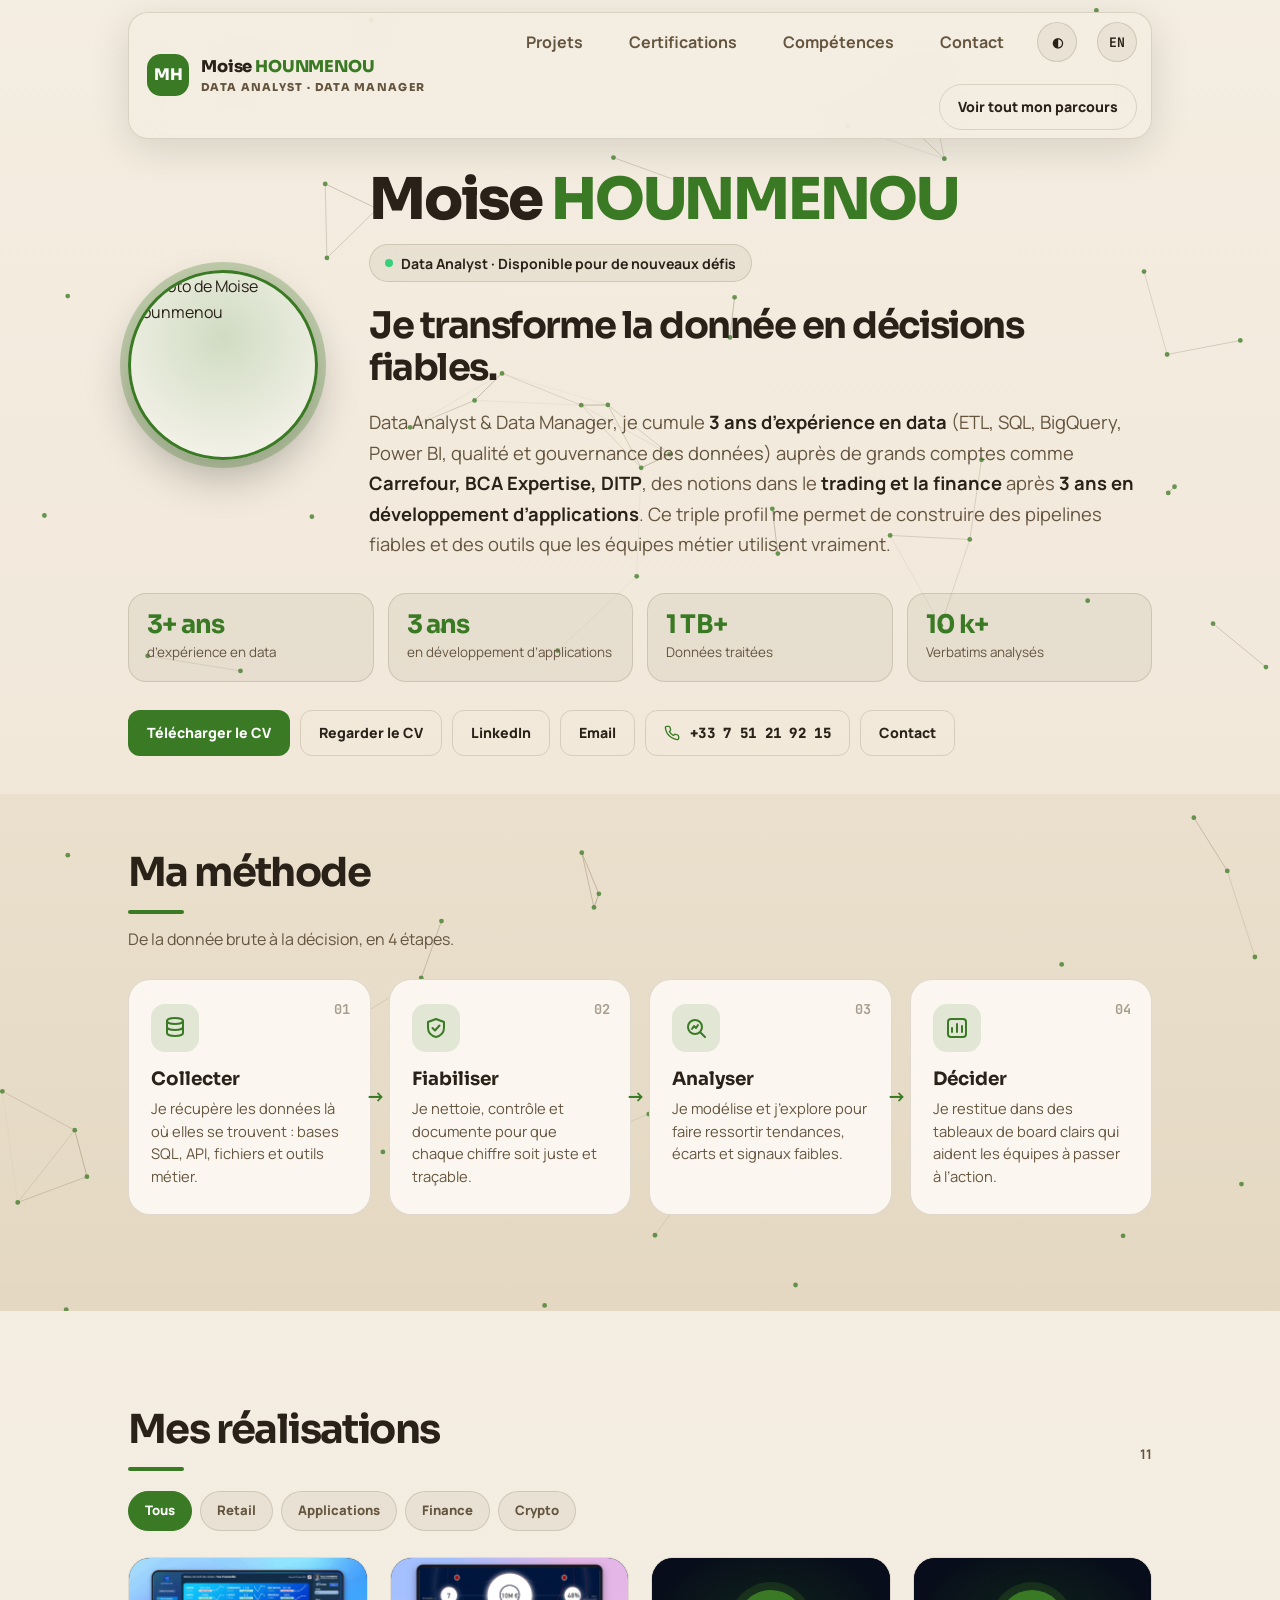
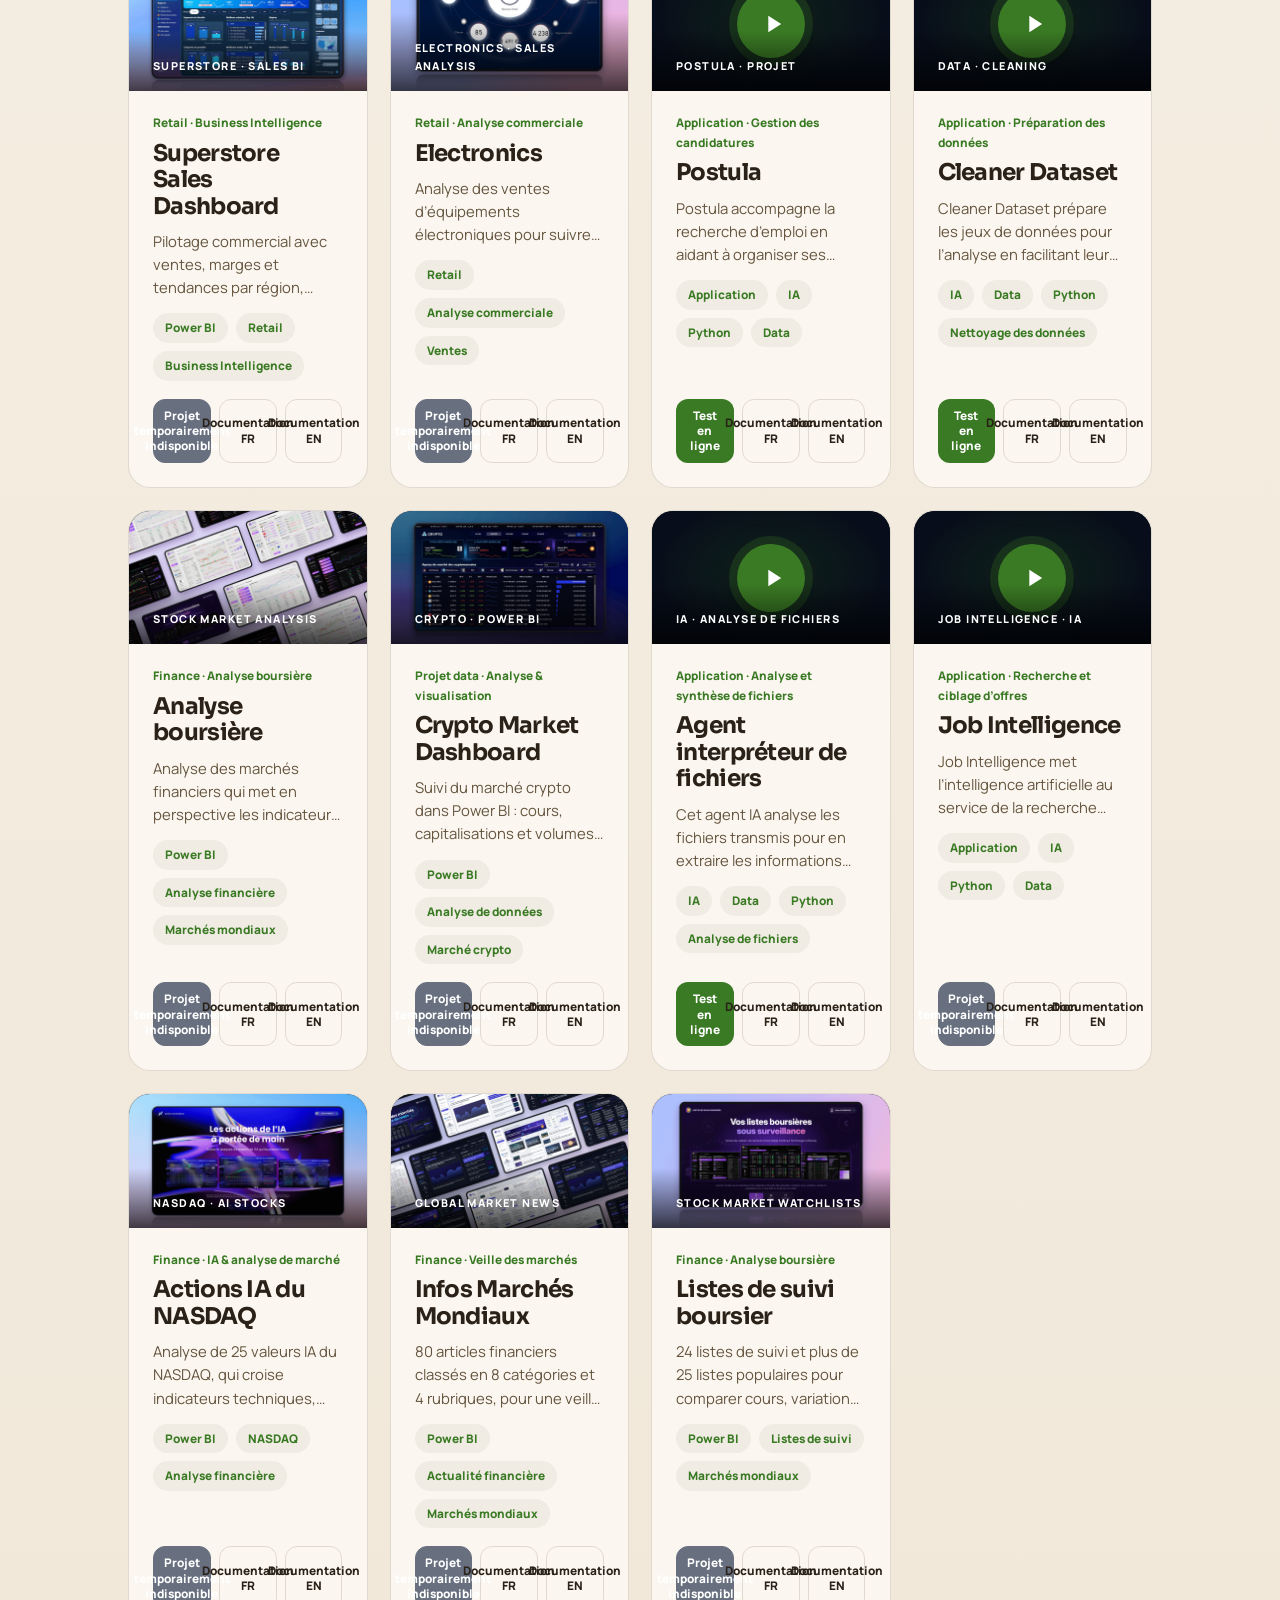
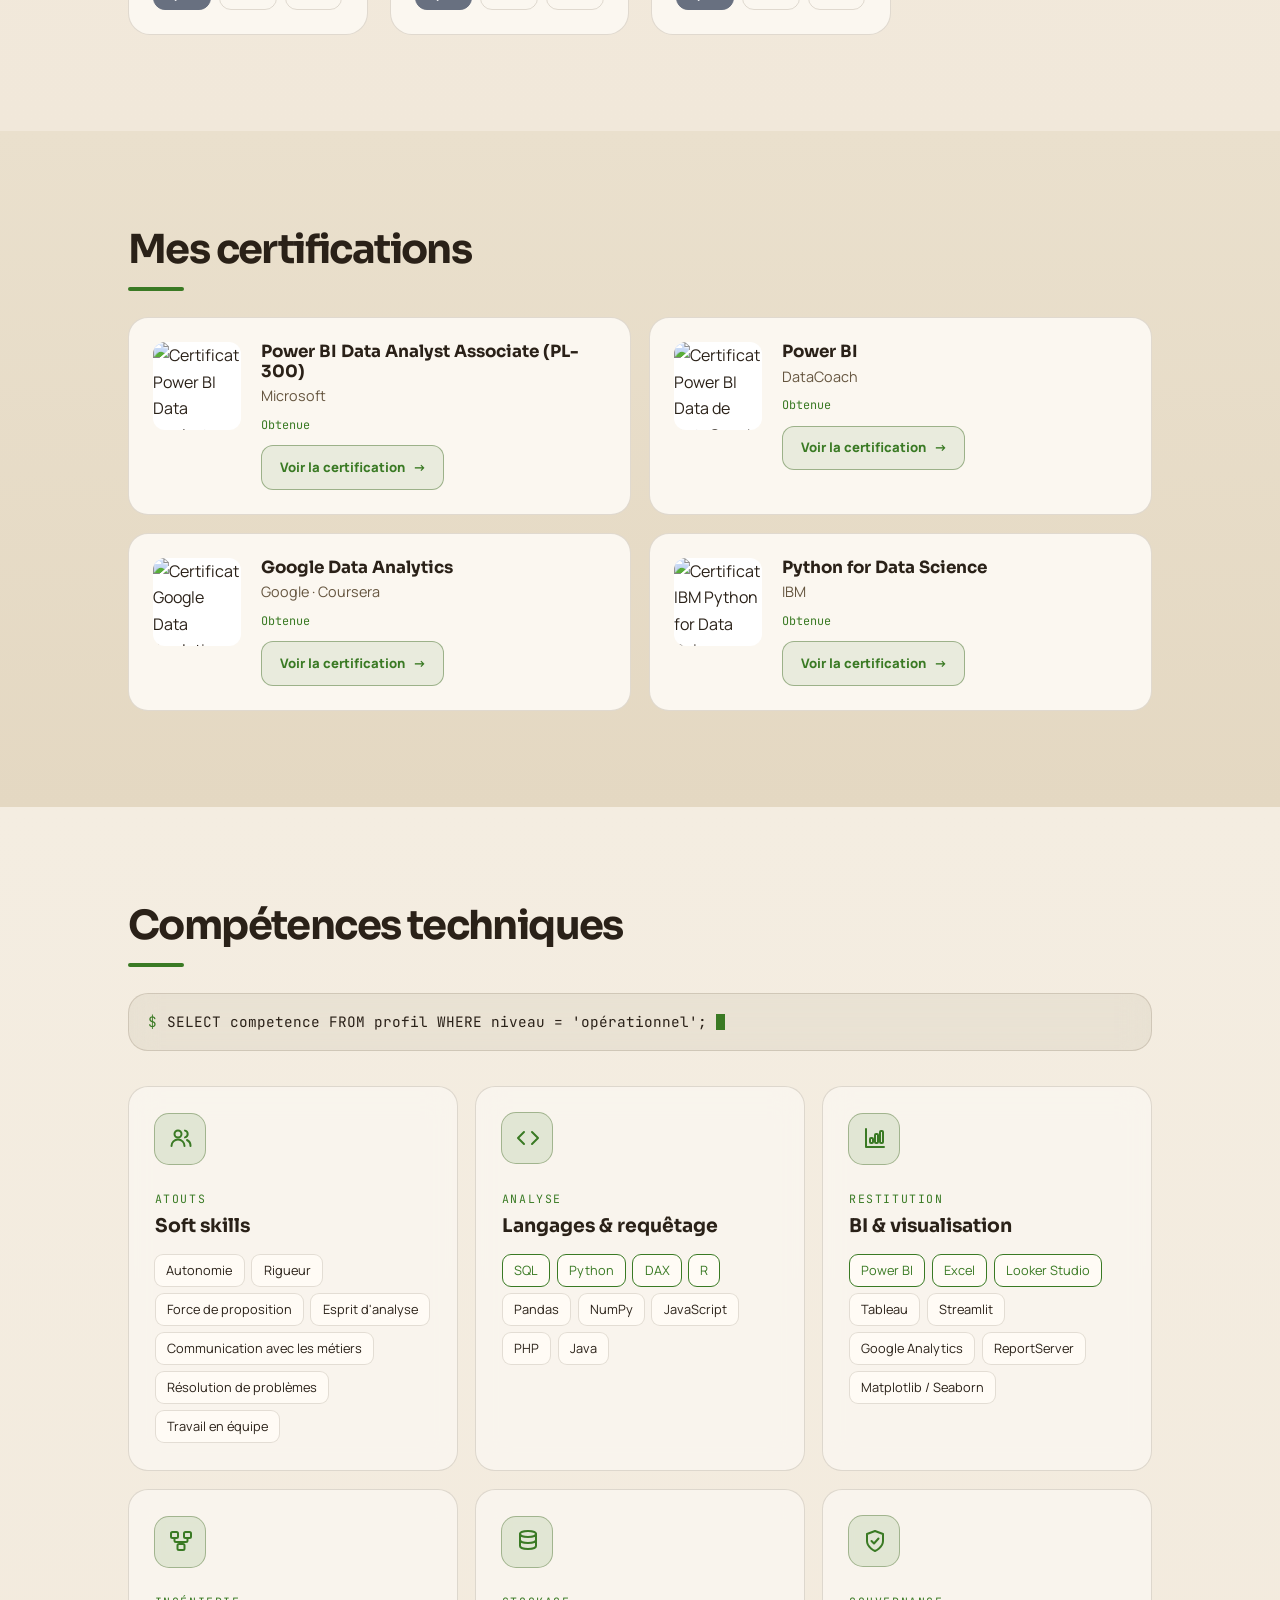
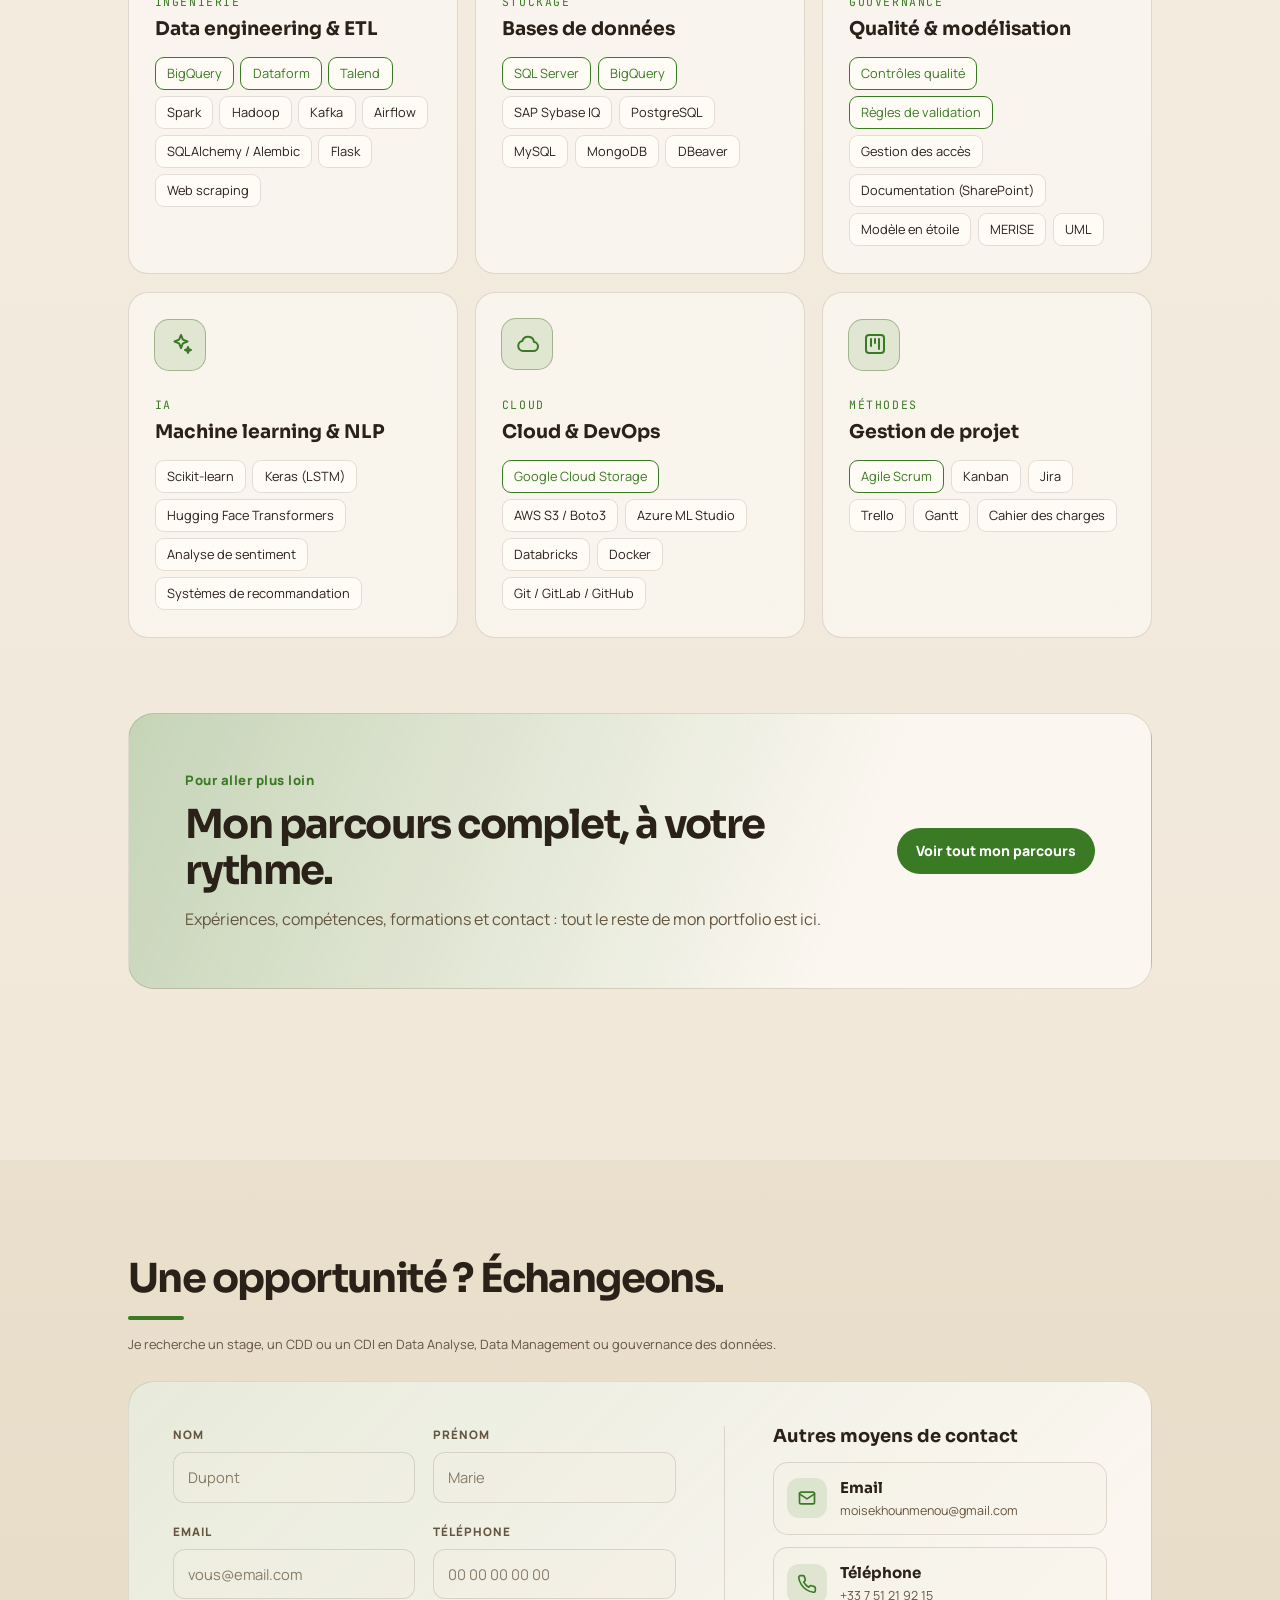
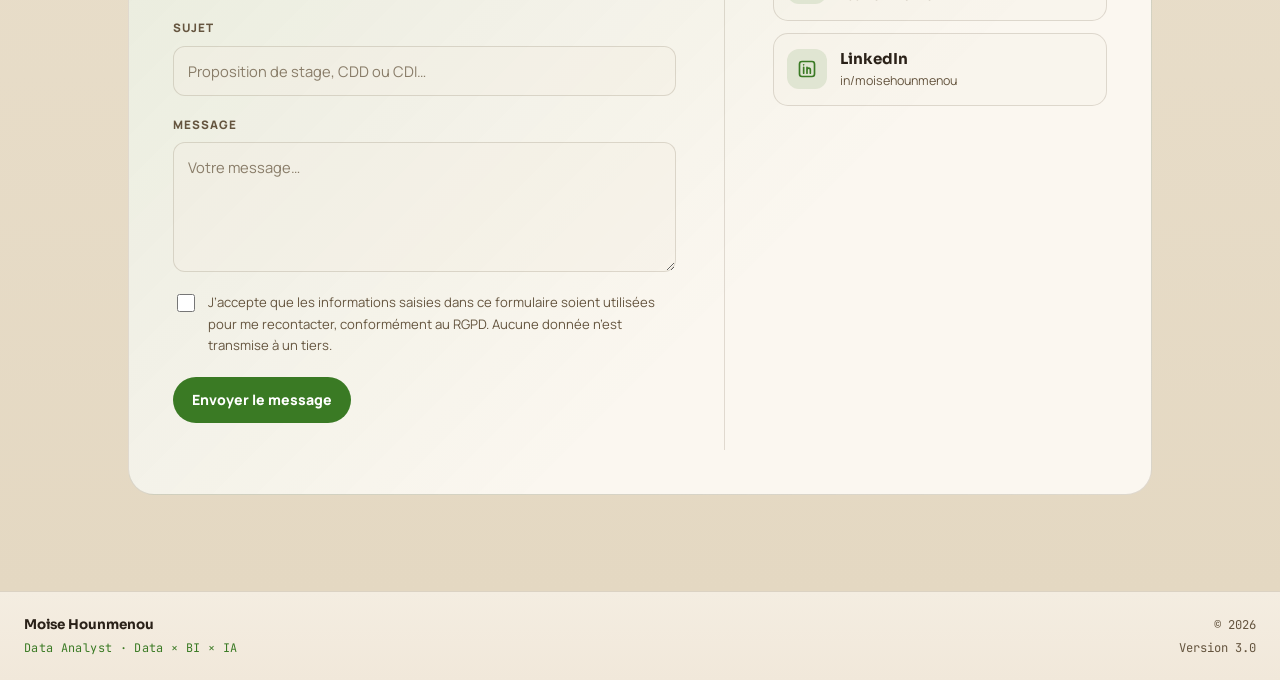
==== index.html @ 6d45ffcb "Publier le portfolio" ====
<!DOCTYPE html>
<html lang="fr">
<head>
  <meta charset="UTF-8">
  <meta name="viewport" content="width=device-width, initial-scale=1">
  <meta name="theme-color" content="#070D1A">
  <meta name="description" content="Découvrez les projets data de Moise Hounmenou : réalisations, démonstrations et documentations.">
  <title>Moise Hounmenou</title>
  <link rel="icon" type="image/svg+xml" href="images/favicon.svg">
  <link rel="preconnect" href="https://fonts.googleapis.com">
  <link rel="preconnect" href="https://fonts.gstatic.com" crossorigin>
  <link href="https://fonts.googleapis.com/css2?family=JetBrains+Mono:wght@400;500;600;700&family=Manrope:wght@400;500;600;700;800&family=Sora:wght@500;600;700;800&display=swap" rel="stylesheet">
  <link rel="stylesheet" href="css/projects.css">
  <link rel="stylesheet" href="css/skills.css">
  <script src="js/theme.js"></script>
</head>
<body>
  <div id="loader" aria-hidden="true">
    <div class="ld">
      <div class="ld-mark">MH<span>.</span></div>
      <div class="ld-pct" id="loaderPercent">0%</div>
      <div data-i18n="loading">Chargement des données</div>
      <div class="ld-bar"><i id="loaderBar"></i></div>
    </div>
  </div>
  <button id="toTop" type="button" aria-label="Retour en haut" data-i18n-aria="backTop">
    <svg viewBox="0 0 24 24" fill="none" stroke="currentColor" stroke-width="2.2" stroke-linecap="round" stroke-linejoin="round" aria-hidden="true"><path d="M12 19V5M5 12l7-7 7 7"/></svg>
  </button>
  <header class="site-header">
    <a class="brand" href="index.html" aria-label="Accueil, Moise Hounmenou" data-i18n-aria="homeLabel">
      <span class="brand-mark">MH</span>
      <span class="brand-name">Moise <b>HOUNMENOU</b><small>DATA ANALYST · DATA MANAGER</small></span>
    </a>
    <nav class="site-nav" aria-label="Navigation principale" data-i18n-aria="navLabel">
      <a href="#projets" data-i18n="navProjects">Projets</a>
      <a href="#certifications" data-i18n="navCertifications">Certifications</a>
      <a href="#competences" data-i18n="navSkills">Compétences</a>
      <a href="#contact" data-i18n="navContact">Contact</a>
      <button class="icon-btn" id="themeBtn" type="button" aria-label="Thème clair ou sombre" data-i18n-aria="themeToggle">◐</button>
      <button class="icon-btn" id="langBtn" type="button" aria-label="Switch to English">EN</button>
      <a class="button button-outline" href="details.html"><span data-i18n="viewPortfolio">Voir tout mon parcours</span></a>
    </nav>
  </header>

  <main>
    <section class="intro band band-a" id="accueil">
      <div class="intro-grid">
        <figure class="intro-photo"><img src="https://drive.google.com/thumbnail?id=1lCz5Bw2gdRuR-WeWUOAgFkIlLvjXiK8Y&amp;sz=w2000" alt="Photo de Moise Hounmenou" data-i18n-alt="photoAlt" width="339" height="421" decoding="async"></figure>
        <div class="intro-main">
          <p class="hero-name">Moise <span>HOUNMENOU</span></p>
          <span class="badge glass"><i aria-hidden="true"></i><span data-i18n="availability">Data Analyst · Disponible pour de nouveaux défis</span></span>
          <h1><span data-i18n="heroTitle">Je transforme la donnée en décisions fiables.</span></h1>
          <p class="intro-copy" data-i18n-html="introBio">Data Analyst &amp; Data Manager, je cumule <strong>3+ ans d’expérience en data</strong> (ETL, SQL, BigQuery, Power BI, qualité et gouvernance des données) auprès de grands comptes du retail, de l’assurance et du secteur public, des notions dans le trading et la finance après <strong>3 ans en développement d’applications</strong>. Ce triple profil me permet de construire des pipelines fiables et des outils que les équipes métier utilisent vraiment.</p>
        </div>
      </div>
      <div class="intro-stats">
        <div class="stat"><b data-i18n="stat1b">3+ ans</b><span data-i18n="stat1">d’expérience en data</span></div>
        <div class="stat"><b data-i18n="stat2b">3 ans</b><span data-i18n="stat2">en développement d’applications</span></div>
        <div class="stat"><b>1 TB+</b><span data-i18n="stat3">De données traitées</span></div>
        <div class="stat"><b>10 k+</b><span data-i18n="stat4">Verbatims analysés</span></div>
      </div>
      <div class="quick-links" aria-label="CV et contact rapide" data-i18n-aria="quickLinks">
        <a class="button button-primary" href="documents/CV_HOUNMENOU_DataManager.pdf" download="CV_HOUNMENOU_DataManager.pdf"><span data-i18n="downloadCv">Télécharger le CV</span></a>
        <button class="button button-outline pdf-link" type="button" data-pdf="documents/CV_HOUNMENOU_DataManager.pdf" data-title="Mon CV" data-title-en="My CV"><span data-i18n="viewCv">Regarder le CV</span></button>
        <a class="button button-outline" href="https://www.linkedin.com/in/moisehounmenou/" target="_blank" rel="noopener">LinkedIn</a>
        <a class="button button-outline" href="mailto:moisekhounmenou@gmail.com">Email</a>
        <a class="button button-outline button-phone" href="tel:+33751219215"><svg viewBox="0 0 24 24" fill="none" stroke="currentColor" stroke-width="2" stroke-linecap="round" stroke-linejoin="round" aria-hidden="true"><path d="M22 16.9v3a2 2 0 0 1-2.2 2 19.8 19.8 0 0 1-8.6-3.1 19.5 19.5 0 0 1-6-6A19.8 19.8 0 0 1 2.1 4.2 2 2 0 0 1 4.1 2h3a2 2 0 0 1 2 1.7c.1.9.4 1.8.7 2.7a2 2 0 0 1-.5 2.1L8 9.8a16 16 0 0 0 6 6l1.3-1.3a2 2 0 0 1 2.1-.4c.9.3 1.8.6 2.7.7a2 2 0 0 1 1.7 2z"/></svg><span>+33 7 51 21 92 15</span></a>
        <a class="button button-outline" href="#contact" data-i18n="navContact">Contact</a>
      </div>
    </section>

    <section class="method-section band band-b" id="methode" aria-labelledby="method-title">
      <div class="section-heading">
        <div>
          <h2 id="method-title" data-i18n="methodTitle">Ma méthode</h2>
          <p class="section-sub" data-i18n="methodSub">De la donnée brute à la décision, en 4 étapes.</p>
        </div>
      </div>
      <ol class="method-grid">
        <li class="method-step"><span class="method-num">01</span><span class="method-icon" aria-hidden="true"><svg viewBox="0 0 24 24" fill="none" stroke="currentColor" stroke-width="2" stroke-linecap="round" stroke-linejoin="round"><ellipse cx="12" cy="5" rx="8" ry="3"/><path d="M4 5v6c0 1.7 3.6 3 8 3s8-1.3 8-3V5M4 11v6c0 1.7 3.6 3 8 3s8-1.3 8-3v-6"/></svg></span><h3 data-i18n="m1t">Collecter</h3><p data-i18n="m1">Je récupère les données là où elles se trouvent : bases SQL, API, fichiers et outils métier.</p></li>
        <li class="method-step"><span class="method-num">02</span><span class="method-icon" aria-hidden="true"><svg viewBox="0 0 24 24" fill="none" stroke="currentColor" stroke-width="2" stroke-linecap="round" stroke-linejoin="round"><path d="M12 3l8 3v6c0 4.5-3.4 8.3-8 9-4.6-.7-8-4.5-8-9V6z"/><path d="M8.5 12l2.5 2.5 4.5-5"/></svg></span><h3 data-i18n="m2t">Fiabiliser</h3><p data-i18n="m2">Je nettoie, contrôle et documente pour que chaque chiffre soit juste et traçable.</p></li>
        <li class="method-step"><span class="method-num">03</span><span class="method-icon" aria-hidden="true"><svg viewBox="0 0 24 24" fill="none" stroke="currentColor" stroke-width="2" stroke-linecap="round" stroke-linejoin="round"><circle cx="11" cy="11" r="7"/><path d="M21 21l-4.3-4.3M8 13l2-3 2 2 2-3"/></svg></span><h3 data-i18n="m3t">Analyser</h3><p data-i18n="m3">Je modélise et j’explore pour faire ressortir tendances, écarts et signaux faibles.</p></li>
        <li class="method-step"><span class="method-num">04</span><span class="method-icon" aria-hidden="true"><svg viewBox="0 0 24 24" fill="none" stroke="currentColor" stroke-width="2" stroke-linecap="round" stroke-linejoin="round"><rect x="3" y="3" width="18" height="18" rx="3"/><path d="M7 16v-4M12 16V8M17 16v-6"/></svg></span><h3 data-i18n="m4t">Décider</h3><p data-i18n="m4">Je restitue dans des tableaux de bord clairs qui aident les équipes à passer à l’action.</p></li>
      </ol>
    </section>

    <section class="projects-section band band-a" id="projets" aria-labelledby="projects-title">
      <div class="section-heading">
        <div>
          <h2 id="projects-title" data-i18n="myProjects">Mes réalisations</h2>
        </div>
        <span class="section-count" id="projectCount">11</span>
      </div>
      <div class="project-filters" role="group" aria-label="Filtrer les réalisations" data-i18n-aria="filterLabel">
        <button class="filter-btn is-active" type="button" data-filter="all" aria-pressed="true" data-i18n="filterAll">Tous</button>
        <button class="filter-btn" type="button" data-filter="retail" aria-pressed="false" data-i18n="filterRetail">Retail</button>
        <button class="filter-btn" type="button" data-filter="apps" aria-pressed="false" data-i18n="filterApps">Applications</button>
        <button class="filter-btn" type="button" data-filter="finance" aria-pressed="false" data-i18n="filterFinance">Finance</button>
        <button class="filter-btn" type="button" data-filter="crypto" aria-pressed="false" data-i18n="filterCrypto">Crypto</button>
      </div>
      <div class="projects-grid" id="projectsGrid">
        <article class="project-card" data-category="retail">
          <div class="project-visual project-media">
            <button class="project-preview" type="button" aria-label="Agrandir l’aperçu" data-i18n-aria="openPreview" data-title="Aperçu — Superstore Sales Dashboard" data-title-en="Preview — Superstore Sales Dashboard">
              <img src="Video/Ventes_dashboard.gif" alt="Aperçu animé — Superstore Sales Dashboard" data-i18n-alt="superstoreVisual" loading="lazy" decoding="async">
            </button>
            <span class="visual-caption">SUPERSTORE · SALES BI</span>
          </div>
          <div class="project-copy">
            <p class="project-label" data-i18n="superstoreLabel">Retail · Business Intelligence</p>
            <h3 data-i18n="superstoreTitle">Superstore Sales Dashboard</h3>
            <p class="project-description" data-i18n="superstoreDescription">Pilotage commercial avec ventes, marges et tendances par région, catégorie et client, et des KPI clairs pour décider vite.</p>
            <ul class="tags" aria-label="Thématiques" data-i18n-aria="topicsLabel"><li>Power BI</li><li data-i18n="retailTag">Retail</li><li data-i18n="businessIntelligenceTag">Business Intelligence</li></ul>
            <div class="project-actions">
              <button class="button button-outline project-unavailable" type="button" disabled data-i18n="projectOffline">Projet temporairement indisponible</button>
              <button class="button button-outline pdf-link" type="button" data-pdf="https://drive.google.com/file/d/1LHRYBp94tVhcvvUvdY4vCiAQpKVD4JyP/preview" data-title="Documentation — Superstore Sales Dashboard" data-title-en="Documentation — Superstore Sales Dashboard"><span data-i18n="readPdfShort">Documentation FR</span></button>
              <button class="button button-outline pdf-link" type="button" data-pdf="https://drive.google.com/file/d/1jLoIKhgKdbRhUL5yGdy9sBIs_zBYCtEr/preview" data-title="Documentation en anglais — Superstore Sales Dashboard" data-title-en="English documentation — Superstore Sales Dashboard"><span data-i18n="readEnglishShort">Documentation EN</span></button>
            </div>
          </div>
        </article>
        <article class="project-card" data-category="retail">
          <div class="project-visual project-media">
            <button class="project-preview" type="button" aria-label="Agrandir l’aperçu" data-i18n-aria="openPreview" data-title="Aperçu — Electronics" data-title-en="Preview — Electronics">
              <img src="Video/Elecronics.gif" alt="Aperçu animé du projet Electronics" data-i18n-alt="electronicsVisual" loading="lazy" decoding="async">
            </button>
            <span class="visual-caption">ELECTRONICS · SALES ANALYSIS</span>
          </div>
          <div class="project-copy">
            <p class="project-label" data-i18n="electronicsLabel">Retail · Analyse commerciale</p>
            <h3 data-i18n="electronicsTitle">Electronics</h3>
            <p class="project-description" data-i18n="electronicsDescription">Analyse des ventes d’équipements électroniques pour suivre le chiffre d’affaires et la performance commerciale.</p>
            <ul class="tags" aria-label="Thématiques" data-i18n-aria="topicsLabel"><li data-i18n="retailTag">Retail</li><li data-i18n="commercialAnalysisTag">Analyse commerciale</li><li data-i18n="salesTag">Ventes</li></ul>
            <div class="project-actions">
              <button class="button button-outline project-unavailable" type="button" disabled data-i18n="projectOffline">Projet temporairement indisponible</button>
              <button class="button button-outline pdf-link" type="button" data-pdf="https://drive.google.com/file/d/12fWbb0ObjIy57vDtaaidnVjySppKSbWY/preview" data-title="Documentation — Electronics" data-title-en="Documentation — Electronics"><span data-i18n="readPdfShort">Documentation FR</span></button>
              <button class="button button-outline pdf-link" type="button" data-pdf="https://drive.google.com/file/d/1D4cua8gPNVy_SMHY9nY0rr61OzN3pAbk/preview" data-title="Documentation en anglais — Electronics" data-title-en="English documentation — Electronics"><span data-i18n="readEnglishShort">Documentation EN</span></button>
            </div>
          </div>
        </article>
        <article class="project-card" data-category="apps">
          <div class="project-visual project-media">
            <button class="project-video" type="button" data-video="Video/Postula_voix_off.mp4" data-title="Présentation vidéo — Postula" data-title-en="Video presentation — Postula" aria-label="Lire la vidéo de présentation de Postula" data-i18n-aria="playProjectVideo">
              <video class="project-video-preview" data-preview-src="Video/Postula_voix_off.mp4" muted loop playsinline preload="none" aria-hidden="true"></video>
              <span class="video-play" aria-hidden="true"><svg viewBox="0 0 24 24" fill="currentColor"><path d="M8 5v14l11-7z"/></svg></span>
            </button>
            <span class="visual-caption">POSTULA · PROJET</span>
          </div>
          <div class="project-copy">
            <p class="project-label" data-i18n="postulaLabel">Application · Gestion des candidatures</p>
            <h3 data-i18n="postulaTitle">Postula</h3>
            <p class="project-description" data-i18n="postulaDescription">Postula accompagne la recherche d’emploi en aidant à organiser ses candidatures et à suivre ses démarches au même endroit.</p>
            <ul class="tags" aria-label="Thématiques" data-i18n-aria="topicsLabel"><li data-i18n="postulaTag1">Application</li><li data-i18n="aiTag">IA</li><li data-i18n="pythonTag">Python</li><li data-i18n="dataTag">Data</li></ul>
            <div class="project-actions">
              <a class="button button-primary project-link" data-project="postula" href="https://postula.streamlit.app/" target="_blank" rel="noopener"><span data-i18n="viewProject">Test en ligne</span></a>
              <button class="button button-outline pdf-link" type="button" data-pdf="https://drive.google.com/file/d/16yP9r-Zgd-79KfpxraExS8O5YuQ9NIop/preview" data-title="Documentation — Postula" data-title-en="Documentation — Postula"><span data-i18n="readPdfShort">Documentation FR</span></button>
              <button class="button button-outline pdf-link" type="button" data-pdf="https://drive.google.com/file/d/182m0UicEpI_qhLWHOzccg9_hGJDfsW9g/preview" data-title="Documentation en anglais — Postula" data-title-en="English documentation — Postula"><span data-i18n="readEnglishShort">Documentation EN</span></button>
              <a class="button button-outline github-link" href="#" target="_blank" rel="noopener"><span data-i18n="viewCode">Code sur GitHub</span></a>
            </div>
          </div>
        </article>
        <article class="project-card" data-category="apps">
          <div class="project-visual project-media">
            <button class="project-video" type="button" data-video="Video/Cleaner_Dataset_voix_off.mp4" data-title="Présentation vidéo — Cleaner Dataset" data-title-en="Video presentation — Cleaner Dataset" aria-label="Lire la vidéo de présentation de Cleaner Dataset" data-i18n-aria="playProjectVideo">
              <video class="project-video-preview" data-preview-src="Video/Cleaner_Dataset_voix_off.mp4" muted loop playsinline preload="none" aria-hidden="true"></video>
              <span class="video-play" aria-hidden="true"><svg viewBox="0 0 24 24" fill="currentColor"><path d="M8 5v14l11-7z"/></svg></span>
            </button>
            <span class="visual-caption">DATA · CLEANING</span>
          </div>
          <div class="project-copy">
            <p class="project-label" data-i18n="cleanerDatasetLabel">Application · Préparation des données</p>
            <h3 data-i18n="cleanerDatasetTitle">Cleaner Dataset</h3>
            <p class="project-description" data-i18n="cleanerDatasetDescription">Cleaner Dataset prépare les jeux de données pour l’analyse en facilitant leur nettoyage, leur structuration et la vérification de leur qualité.</p>
            <ul class="tags" aria-label="Thématiques" data-i18n-aria="topicsLabel"><li data-i18n="aiTag">IA</li><li data-i18n="dataTag">Data</li><li data-i18n="pythonTag">Python</li><li data-i18n="dataCleaningTag">Nettoyage des données</li></ul>
            <div class="project-actions">
              <a class="button button-primary project-link" data-project="cleaner-dataset" href="https://cleaner-dataset.streamlit.app/" target="_blank" rel="noopener"><span data-i18n="viewProject">Test en ligne</span></a>
              <button class="button button-outline pdf-link" type="button" data-pdf="https://drive.google.com/file/d/1KpvA0GJCwx-2ccYJvKNHCCNq0cQhArbx/preview" data-title="Documentation — Cleaner Dataset" data-title-en="Documentation — Cleaner Dataset"><span data-i18n="readPdfShort">Documentation FR</span></button>
              <button class="button button-outline pdf-link" type="button" data-pdf="https://drive.google.com/file/d/1WVbxsUIY_gU5aV0CfDiro5u3hgnYgWvx/preview" data-title="Documentation en anglais — Cleaner Dataset" data-title-en="English documentation — Cleaner Dataset"><span data-i18n="readEnglishShort">Documentation EN</span></button>
            </div>
          </div>
        </article>
        <article class="project-card" data-category="finance">
          <div class="project-visual project-media">
            <button class="project-preview" type="button" aria-label="Agrandir l’aperçu" data-i18n-aria="openPreview" data-title="Aperçu — Analyse boursière" data-title-en="Preview — Stock Market Analysis">
              <img src="Video/Analyse_Boursiere_effet.gif" alt="Aperçu animé — Analyse boursière" data-i18n-alt="stockAnalysisVisual" loading="lazy" decoding="async">
            </button>
            <span class="visual-caption">STOCK MARKET ANALYSIS</span>
          </div>
          <div class="project-copy">
            <p class="project-label" data-i18n="stockAnalysisLabel">Finance · Analyse boursière</p>
            <h3 data-i18n="stockAnalysisTitle">Analyse boursière</h3>
            <p class="project-description" data-i18n="stockAnalysisDescription">Une analyse des marchés financiers qui met en perspective les indicateurs boursiers et leurs évolutions afin de mieux repérer les tendances.</p>
            <ul class="tags" aria-label="Thématiques" data-i18n-aria="topicsLabel"><li>Power BI</li><li data-i18n="financialAnalysisTag">Analyse financière</li><li data-i18n="marketAnalysisTag">Marchés financiers</li></ul>
            <div class="project-actions">
              <button class="button button-outline project-unavailable" type="button" disabled data-i18n="projectOffline">Projet temporairement indisponible</button>
              <button class="button button-outline pdf-link" type="button" data-pdf="https://drive.google.com/file/d/1gwKzDVo55R82Yqz_lcr3azZsa535AUKF/preview" data-title="Documentation — Analyse boursière" data-title-en="Documentation — Stock Market Analysis"><span data-i18n="readPdfShort">Documentation FR</span></button>
              <button class="button button-outline pdf-link" type="button" data-pdf="https://drive.google.com/file/d/1YW32-E1uFcLA8ovrdOmWm2T_e_TY4cY4/preview" data-title="Documentation en anglais — Analyse boursière" data-title-en="English documentation — Stock Market Analysis"><span data-i18n="readEnglishShort">Documentation EN</span></button>
            </div>
          </div>
        </article>
        
        
        <article class="project-card" data-category="crypto">
          <div class="project-visual project-media">
            <button class="project-preview" type="button" aria-label="Agrandir l’aperçu" data-i18n-aria="openPreview" data-title="Aperçu — Crypto Market Dashboard" data-title-en="Preview — Crypto Market Dashboard">
              <img src="Video/Crypto_Market_Dashboard.gif" alt="Aperçu animé — Crypto Market Dashboard" data-i18n-alt="cryptoVisual" loading="lazy" decoding="async">
            </button>
            <span class="visual-caption">CRYPTO · POWER BI</span>
          </div>
          <div class="project-copy">
            <p class="project-label" data-i18n="cryptoLabel">Projet data · Analyse &amp; visualisation</p>
            <h3 data-i18n="cryptoTitle">Crypto Market Dashboard</h3>
            <p class="project-description" data-i18n="cryptoDescription">Suivi du marché crypto dans Power BI : cours, capitalisations et volumes des principaux actifs, avec des filtres interactifs pour comparer les tendances.</p>
            <ul class="tags" aria-label="Thématiques" data-i18n-aria="topicsLabel"><li>Power BI</li><li data-i18n="cryptoTagAnalysis">Analyse de données</li><li data-i18n="cryptoTagMarket">Marché crypto</li></ul>
            <div class="project-actions">
              <button class="button button-outline project-unavailable" type="button" disabled data-i18n="projectOffline">Projet temporairement indisponible</button>
              <button class="button button-outline pdf-link" type="button" data-pdf="https://drive.google.com/file/d/1FCPt8CflxMTWln3AIwjHwPy1qtYpyQh9/preview" data-title="Documentation — Crypto Market Dashboard" data-title-en="Documentation — Crypto Market Dashboard"><span data-i18n="readPdfShort">Documentation FR</span></button>
              <button class="button button-outline pdf-link" type="button" data-pdf="https://drive.google.com/file/d/12OybmcBVV4RPu1uZQ3cwXlhdlCGCBGL-/preview" data-title="Documentation en anglais — Crypto Market Dashboard" data-title-en="English documentation — Crypto Market Dashboard"><span data-i18n="readEnglishShort">Documentation EN</span></button>
            </div>
          </div>
        </article>
        
        <article class="project-card" data-category="apps">
          <div class="project-visual project-media">
            <button class="project-video" type="button" data-video="Video/AI_Data_Analyst_voix_off.mp4" data-title="Présentation vidéo — Agent interpréteur de fichiers" data-title-en="Video presentation — File Interpreter Agent" aria-label="Lire la vidéo de présentation de l’agent interpréteur de fichiers" data-i18n-aria="playProjectVideo">
              <video class="project-video-preview" data-preview-src="Video/AI_Data_Analyst_voix_off.mp4" muted loop playsinline preload="none" aria-hidden="true"></video>
              <span class="video-play" aria-hidden="true"><svg viewBox="0 0 24 24" fill="currentColor"><path d="M8 5v14l11-7z"/></svg></span>
            </button>
            <span class="visual-caption">IA · ANALYSE DE FICHIERS</span>
          </div>
          <div class="project-copy">
            <p class="project-label" data-i18n="fileInterpreterLabel">Application · Analyse et synthèse de fichiers</p>
            <h3 data-i18n="fileInterpreterTitle">Agent interpréteur de fichiers</h3>
            <p class="project-description" data-i18n="fileInterpreterDescription">Cet agent IA analyse les fichiers transmis pour en extraire les informations utiles et rendre leurs résultats plus faciles à comprendre et à exploiter.</p>
            <ul class="tags" aria-label="Thématiques" data-i18n-aria="topicsLabel"><li data-i18n="aiTag">IA</li><li data-i18n="dataTag">Data</li><li data-i18n="pythonTag">Python</li><li data-i18n="fileAnalysisTag">Analyse de fichiers</li></ul>
            <div class="project-actions">
              <a class="button button-primary project-link" data-project="file-interpreter" href="https://agent-interpreteur-resultat-fichier.streamlit.app/" target="_blank" rel="noopener"><span data-i18n="viewProject">Test en ligne</span></a>
              <button class="button button-outline pdf-link" type="button" data-pdf="https://drive.google.com/file/d/1dHiFcADaaeFPy1AsK6iK1fL-ph806Y2G/preview" data-title="Documentation — Agent interpréteur de fichiers" data-title-en="Documentation — File Interpreter Agent"><span data-i18n="readPdfShort">Documentation FR</span></button>
              <button class="button button-outline pdf-link" type="button" data-pdf="https://drive.google.com/file/d/11bOdjZtt2QAGb-0zRK8d1T-JtTMkXRHy/preview" data-title="Documentation en anglais — Agent interpréteur de fichiers" data-title-en="English documentation — File Interpreter Agent"><span data-i18n="readEnglishShort">Documentation EN</span></button>
            </div>
          </div>
        </article>
        <article class="project-card" data-category="apps">
          <div class="project-visual project-media">
            <button class="project-video" type="button" data-video="Video/Job_Intelligence_voix_off.mp4" data-title="Présentation vidéo — Job Intelligence" data-title-en="Video presentation — Job Intelligence" aria-label="Lire la vidéo de présentation de Job Intelligence" data-i18n-aria="playProjectVideo">
              <video class="project-video-preview" data-preview-src="Video/Job_Intelligence_voix_off.mp4" muted loop playsinline preload="none" aria-hidden="true"></video>
              <span class="video-play" aria-hidden="true"><svg viewBox="0 0 24 24" fill="currentColor"><path d="M8 5v14l11-7z"/></svg></span>
            </button>
            <span class="visual-caption">JOB INTELLIGENCE · IA</span>
          </div>
          <div class="project-copy">
            <p class="project-label" data-i18n="jobIntelligenceLabel">Application · Recherche et ciblage d’offres</p>
            <h3 data-i18n="jobIntelligenceTitle">Job Intelligence</h3>
            <p class="project-description" data-i18n="jobIntelligenceDescription">Job Intelligence met l’intelligence artificielle au service de la recherche d’emploi pour aider à explorer les opportunités et mieux cibler ses candidatures.</p>
            <ul class="tags" aria-label="Thématiques" data-i18n-aria="topicsLabel"><li data-i18n="postulaTag1">Application</li><li data-i18n="aiTag">IA</li><li data-i18n="pythonTag">Python</li><li data-i18n="dataTag">Data</li></ul>
            <div class="project-actions">
              <button class="button button-outline project-unavailable" type="button" disabled data-i18n="projectOffline">Projet temporairement indisponible</button>
              <button class="button button-outline pdf-link" type="button" data-pdf="https://drive.google.com/file/d/18N-Xh66dOp66oMhGDjyzhsuHSvLMcEYG/preview" data-title="Documentation — Job Intelligence" data-title-en="Documentation — Job Intelligence"><span data-i18n="readPdfShort">Documentation FR</span></button>
              <button class="button button-outline pdf-link" type="button" data-pdf="https://drive.google.com/file/d/1il0WrYUZm_AO5MAVZgNbAqOEFFjIFp1j/preview" data-title="Documentation en anglais — Job Intelligence" data-title-en="English documentation — Job Intelligence"><span data-i18n="readEnglishShort">Documentation EN</span></button>
            </div>
          </div>
        </article>
        <article class="project-card" data-category="finance">
          <div class="project-visual project-media">
            <button class="project-preview" type="button" aria-label="Agrandir l’aperçu" data-i18n-aria="openPreview" data-title="Aperçu — Actions IA NASDAQ" data-title-en="Preview — NASDAQ AI Stocks">
              <img src="Video/Actions_IA_NASDAQ_Dashboard.gif" alt="Aperçu animé — Actions IA NASDAQ" data-i18n-alt="nasdaqVisual" loading="lazy" decoding="async">
            </button>
            <span class="visual-caption">NASDAQ · AI STOCKS</span>
          </div>
          <div class="project-copy">
            <p class="project-label" data-i18n="nasdaqLabel">Finance · IA &amp; analyse de marché</p>
            <h3 data-i18n="nasdaqTitle">Actions IA du NASDAQ</h3>
            <p class="project-description" data-i18n="nasdaqDescription">Analyse de 25 valeurs IA du NASDAQ, qui croise indicateurs techniques, fondamentaux et comparaisons sectorielles pour repérer vite les opportunités.</p>
            <ul class="tags" aria-label="Thématiques" data-i18n-aria="topicsLabel"><li>Power BI</li><li>NASDAQ</li><li data-i18n="financialAnalysisTag">Analyse financière</li></ul>
            <div class="project-actions">
              <button class="button button-outline project-unavailable" type="button" disabled data-i18n="projectOffline">Projet temporairement indisponible</button>
              <button class="button button-outline pdf-link" type="button" data-pdf="https://drive.google.com/file/d/1sr5UzNa6sIZNnyUDf7bqZILuWZOWprhN/preview" data-title="Documentation — Actions IA NASDAQ" data-title-en="Documentation — NASDAQ AI Stocks"><span data-i18n="readPdfShort">Documentation FR</span></button>
              <button class="button button-outline pdf-link" type="button" data-pdf="https://drive.google.com/file/d/1ZaezeX0ZdV0X-bZ8EvCEkDGUsVWAniL8/preview" data-title="Documentation en anglais — Actions IA NASDAQ" data-title-en="English documentation — NASDAQ AI Stocks"><span data-i18n="readEnglishShort">Documentation EN</span></button>
            </div>
          </div>
        </article>
        <article class="project-card" data-category="finance">
          <div class="project-visual project-media">
            <button class="project-preview" type="button" aria-label="Agrandir l’aperçu" data-i18n-aria="openPreview" data-title="Aperçu — Infos Marchés Mondiaux" data-title-en="Preview — Global Market News">
              <img src="Video/Actualites%20des%20marches%20mondiaux.gif" alt="Aperçu animé — Infos Marchés Mondiaux" data-i18n-alt="marketsVisual" loading="lazy" decoding="async">
            </button>
            <span class="visual-caption">GLOBAL MARKET NEWS</span>
          </div>
          <div class="project-copy">
            <p class="project-label" data-i18n="marketsLabel">Finance · Veille des marchés</p>
            <h3 data-i18n="marketsTitle">Infos Marchés Mondiaux</h3>
            <p class="project-description" data-i18n="marketsDescription">80 articles financiers classés en 8 catégories et 4 rubriques, pour une veille centralisée qui va à l’essentiel.</p>
            <ul class="tags" aria-label="Thématiques" data-i18n-aria="topicsLabel"><li>Power BI</li><li data-i18n="marketNewsTag">Actualité financière</li><li data-i18n="marketAnalysisTag">Marchés mondiaux</li></ul>
            <div class="project-actions">
              <button class="button button-outline project-unavailable" type="button" disabled data-i18n="projectOffline">Projet temporairement indisponible</button>
              <button class="button button-outline pdf-link" type="button" data-pdf="https://drive.google.com/file/d/1rVNTSHK0zFBOrpowoH1ZJIqTj-AFBBmy/preview" data-title="Documentation — Infos Marchés Mondiaux" data-title-en="Documentation — Global Market News"><span data-i18n="readPdfShort">Documentation FR</span></button>
              <button class="button button-outline pdf-link" type="button" data-pdf="https://drive.google.com/file/d/1bSDYAwGoV2TuCCHAkzc0YybBtsgvU4JW/preview" data-title="Documentation en anglais — Infos Marchés Mondiaux" data-title-en="English documentation — Global Market News"><span data-i18n="readEnglishShort">Documentation EN</span></button>
            </div>
          </div>
        </article>
        <article class="project-card" data-category="finance">
          <div class="project-visual project-media">
            <button class="project-preview" type="button" aria-label="Agrandir l’aperçu" data-i18n-aria="openPreview" data-title="Aperçu — Listes de suivi boursier" data-title-en="Preview — Stock Market Watchlists">
              <img src="Video/Listes_de_suivi_boursier_effet.gif" alt="Aperçu animé — Listes de suivi boursier" data-i18n-alt="watchlistsVisual" loading="lazy" decoding="async">
            </button>
            <span class="visual-caption">STOCK MARKET WATCHLISTS</span>
          </div>
          <div class="project-copy">
            <p class="project-label" data-i18n="watchlistsLabel">Finance · Analyse boursière</p>
            <h3 data-i18n="watchlistsTitle">Listes de suivi boursier</h3>
            <p class="project-description" data-i18n="watchlistsDescription">24 listes de suivi et plus de 25 listes populaires pour comparer cours, variations, volumes et capitalisations d’un coup d’œil.</p>
            <ul class="tags" aria-label="Thématiques" data-i18n-aria="topicsLabel"><li>Power BI</li><li data-i18n="watchlistsTag">Listes de suivi</li><li data-i18n="marketAnalysisTag">Marchés financiers</li></ul>
            <div class="project-actions">
              <button class="button button-outline project-unavailable" type="button" disabled data-i18n="projectOffline">Projet temporairement indisponible</button>
              <button class="button button-outline pdf-link" type="button" data-pdf="https://drive.google.com/file/d/1ma_DmhqZYU8yhVb70uoFCjZvntLhA0OR/preview" data-title="Documentation — Listes de suivi boursier" data-title-en="Documentation — Stock Market Watchlists"><span data-i18n="readPdfShort">Documentation FR</span></button>
              <button class="button button-outline pdf-link" type="button" data-pdf="https://drive.google.com/file/d/1H6of542k7WhvbQrWYpEEUC6IxFdcVFZ3/preview" data-title="Documentation en anglais — Listes de suivi boursier" data-title-en="English documentation — Stock Market Watchlists"><span data-i18n="readEnglishShort">Documentation EN</span></button>
            </div>
          </div>
        </article>
        
      </div>
    </section>

    <section class="certifications-section band band-b" id="certifications" aria-labelledby="certifications-title">
      <div class="section-heading">
        <div>
          <!-- <p class="eyebrow" data-i18n="certificationsEyebrow">Certifications</p> -->
          <h2 id="certifications-title" data-i18n="certificationsTitle">Mes certifications</h2>
        </div>
      </div>
      <div class="certifications-grid">
        <article class="certification-card">
          <img class="certification-thumbnail" src="https://drive.google.com/thumbnail?id=1codJrFZmGawVfw86aDQQthREBUe9R0-_&amp;sz=w2000" alt="Certificat Power BI Data Analyst Associate (PL-300)" loading="lazy" decoding="async">
          <div><h3>Power BI Data Analyst Associate (PL-300)</h3><p class="certification-provider">Microsoft</p><span class="certification-status" data-i18n="certificationObtained">Obtenue</span><button class="certification-link cert-view" type="button" data-cert="https://drive.google.com/thumbnail?id=1codJrFZmGawVfw86aDQQthREBUe9R0-_&amp;sz=w2000" data-title="Certification — Power BI Data Analyst Associate (PL-300)" data-title-en="Certification — Power BI Data Analyst Associate (PL-300)"><span data-i18n="viewCertification">Voir la certification</span><span aria-hidden="true">→</span></button></div>
        </article>
        <article class="certification-card">
          <img class="certification-thumbnail" src="https://drive.google.com/thumbnail?id=1STfqnlhGb_Qs6NTknsOxmldDNi0wnF2x&amp;sz=w2000" alt="Certificat Power BI Data de DataCoach" loading="lazy" decoding="async">
          <div><h3>Power BI</h3><p class="certification-provider">DataCoach</p><span class="certification-status" data-i18n="certificationObtained">Obtenue</span><button class="certification-link cert-view" type="button" data-cert="https://drive.google.com/thumbnail?id=1STfqnlhGb_Qs6NTknsOxmldDNi0wnF2x&amp;sz=w2000" data-title="Certification — Power BI" data-title-en="Certification — Power BI"><span data-i18n="viewCertification">Voir la certification</span><span aria-hidden="true">→</span></button></div>
        </article>
        <article class="certification-card">
          <img class="certification-thumbnail" src="https://drive.google.com/thumbnail?id=10iYWjqa5w9gKM1sIGPPsLv27kkyYi8cf&amp;sz=w2000" alt="Certificat Google Data Analytics" loading="lazy" decoding="async">
          <div><h3>Google Data Analytics</h3><p class="certification-provider">Google · Coursera</p><span class="certification-status" data-i18n="certificationObtained">Obtenue</span><button class="certification-link cert-view" type="button" data-cert="https://drive.google.com/thumbnail?id=10iYWjqa5w9gKM1sIGPPsLv27kkyYi8cf&amp;sz=w2000" data-title="Certification — Google Data Analytics" data-title-en="Certification — Google Data Analytics"><span data-i18n="viewCertification">Voir la certification</span><span aria-hidden="true">→</span></button></div>
        </article>
        <article class="certification-card">
          <img class="certification-thumbnail" src="https://drive.google.com/thumbnail?id=1bbwLSFNS6KBvsoDwHp9DK3X1JQEbu2rA&amp;sz=w2000" alt="Certificat IBM Python for Data Science" loading="lazy" decoding="async">
          <div><h3>Python for Data Science</h3><p class="certification-provider">IBM</p><span class="certification-status" data-i18n="certificationObtained">Obtenue</span><button class="certification-link cert-view" type="button" data-cert="https://drive.google.com/thumbnail?id=1bbwLSFNS6KBvsoDwHp9DK3X1JQEbu2rA&amp;sz=w2000" data-title="Certification — Python for Data Science" data-title-en="Certification — Python for Data Science"><span data-i18n="viewCertification">Voir la certification</span><span aria-hidden="true">→</span></button></div>
        </article>
      </div>
    </section>

    <section class="skills-section band band-a" id="competences" aria-labelledby="skills-title">
      <div class="section-heading">
        <div>
          <!-- <p class="eyebrow" data-i18n="skillsEyebrow">Compétences</p> -->
          <h2 id="skills-title" data-i18n="skillsTitle">Compétences techniques</h2>
          <!-- <p class="skills-description" data-i18n="skillsDescription">Les outils mis en évidence sont ceux que j’utilise au quotidien.</p> -->
        </div>
      </div>
      <div class="term glass"><span class="p">$</span><span data-i18n="skillsCommand">SELECT competence FROM profil WHERE niveau = 'opérationnel';</span><span class="cur" aria-hidden="true"></span></div>
      <div class="skills" id="skillsGrid"></div>
      <div class="portfolio-cta" aria-label="Portfolio complet" data-i18n-aria="portfolioComplete">
        <div>
          <p class="eyebrow" data-i18n="portfolioEyebrow">Pour aller plus loin</p>
          <h2 data-i18n="portfolioTitle">Mon parcours complet, à votre rythme.</h2>
          <p data-i18n="portfolioDescription">Expériences, compétences, formations et contact : tout le reste de mon portfolio est ici.</p>
        </div>
        <a class="button button-primary" href="details.html"><span data-i18n="viewPortfolio">Consulter tout mon portfolio</span></a>
      </div>
    </section>


    <section class="contact-section band band-b" id="contact" aria-labelledby="contact-title">
      <div class="contact-heading">
        <!-- <p class="eyebrow" data-i18n="contactEyebrow">Contact</p> -->
        <h2 id="contact-title" data-i18n="contactTitle">Une opportunité ? Échangeons.</h2>
        <p data-i18n="contactDescription">Je recherche un stage, un CDD ou un CDI en Data Analyse, Data Management ou gouvernance des données.</p>
      </div>
      <div class="contact-panel">
        <form id="contactForm" novalidate>
          <div class="contact-fields">
            <div class="contact-field"><label for="nom" data-i18n="lastName">Nom</label><input id="nom" autocomplete="family-name" data-ph="lastNamePlaceholder" required></div>
            <div class="contact-field"><label for="prenom" data-i18n="firstName">Prénom</label><input id="prenom" autocomplete="given-name" data-ph="firstNamePlaceholder" required></div>
            <div class="contact-field"><label for="email">Email</label><input id="email" type="email" autocomplete="email" data-ph="emailPlaceholder" required></div>
            <div class="contact-field"><label for="tel" data-i18n="phone">Téléphone</label><input id="tel" type="tel" autocomplete="tel" data-ph="phonePlaceholder"></div>
            <div class="contact-field contact-field-full"><label for="sujet" data-i18n="subject">Sujet</label><input id="sujet" data-ph="subjectPlaceholder" required></div>
            <div class="contact-field contact-field-full"><label for="message" data-i18n="message">Message</label><textarea id="message" data-ph="messagePlaceholder" required></textarea></div>
          </div>
          <input type="checkbox" name="botcheck" id="botcheck" class="hp-field" tabindex="-1" autocomplete="off" aria-hidden="true">
          <label class="contact-consent"><input type="checkbox" id="rgpd" required><span data-i18n="consent">J’accepte que les informations saisies soient utilisées pour me recontacter.</span></label>
          <button class="button button-primary" type="submit" data-i18n="sendMessage">Envoyer le message</button>
          <p class="contact-note" id="formNote" role="status" aria-live="polite"></p>
        </form>
        <div class="contact-channels">
          <h3 data-i18n="otherChannels">Autres moyens de contact</h3>
          <a class="contact-channel" href="mailto:moisekhounmenou@gmail.com"><span class="channel-icon" aria-hidden="true"><svg viewBox="0 0 24 24" fill="none" stroke="currentColor" stroke-width="2" stroke-linecap="round" stroke-linejoin="round"><rect x="3" y="5" width="18" height="14" rx="2"/><path d="M3 7l9 6 9-6"/></svg></span><span><b>Email</b><small>moisekhounmenou@gmail.com</small></span></a>
          <a class="contact-channel" href="tel:+33751219215"><span class="channel-icon" aria-hidden="true"><svg viewBox="0 0 24 24" fill="none" stroke="currentColor" stroke-width="2" stroke-linecap="round" stroke-linejoin="round"><path d="M22 16.9v3a2 2 0 0 1-2.2 2 19.8 19.8 0 0 1-8.6-3.1 19.5 19.5 0 0 1-6-6A19.8 19.8 0 0 1 2.1 4.2 2 2 0 0 1 4.1 2h3a2 2 0 0 1 2 1.7c.1.9.4 1.8.7 2.7a2 2 0 0 1-.5 2.1L8 9.8a16 16 0 0 0 6 6l1.3-1.3a2 2 0 0 1 2.1-.4c.9.3 1.8.6 2.7.7a2 2 0 0 1 1.7 2z"/></svg></span><span><b data-i18n="phone">Téléphone</b><small>+33 7 51 21 92 15</small></span></a>
          <a class="contact-channel" href="https://www.linkedin.com/in/moisehounmenou/" target="_blank" rel="noopener"><span class="channel-icon" aria-hidden="true"><svg viewBox="0 0 24 24" fill="none" stroke="currentColor" stroke-width="2" stroke-linecap="round" stroke-linejoin="round"><rect x="3" y="3" width="18" height="18" rx="3"/><path d="M8 10v7M8 7v.01M12 17v-4a2 2 0 0 1 4 0v4M12 10v7"/></svg></span><span><b>LinkedIn</b><small>in/moisehounmenou</small></span></a>
        </div>
      </div>
    </section>
  </main>

  <footer class="site-footer band band-a">
    <span class="foot-sign"><b>Moise Hounmenou</b><small data-i18n="footTagline">Data Analyst · Data × BI × IA</small></span>
    <span class="footer-meta"><span>© 2026</span><span class="version">Version 3.0</span><span class="visit-counter" id="visitCounter" hidden><b data-count>0</b><span data-i18n="viewCount">vues</span></span></span>
    <!--<a href="#contact" data-i18n="navContact">Me contacter</a> -->
  </footer>

  <dialog class="pdf-dialog" id="pdfDialog" aria-labelledby="pdfTitle">
    <div class="pdf-toolbar">
      <h2 id="pdfTitle">Documentation du projet</h2>
      <div class="pdf-toolbar-actions">
        <div class="pdf-pagination" id="pdfPagination" role="group" aria-label="Pagination du document" data-i18n-aria="paginationGroup">
          <button class="button button-outline pdf-nav-button" id="prevPdfPage" type="button" aria-label="Page précédente" data-i18n-aria="prevPage" title="Page précédente" data-i18n-title="prevPage">‹</button>
          <span id="pdfPageNum" aria-live="polite">1 / 1</span>
          <button class="button button-outline pdf-nav-button" id="nextPdfPage" type="button" aria-label="Page suivante" data-i18n-aria="nextPage" title="Page suivante" data-i18n-title="nextPage">›</button>
        </div>
        <div class="preview-zoom-controls" role="group" aria-label="Zoom du document" data-i18n-aria="zoomControls">
          <button class="button button-outline preview-zoom-button" id="zoomOutPdf" type="button" aria-label="Réduire le zoom" data-i18n-aria="zoomOut">−</button>
          <span id="pdfZoomLevel" aria-live="polite">100 %</span>
          <button class="button button-outline preview-zoom-button" id="zoomInPdf" type="button" aria-label="Agrandir le zoom" data-i18n-aria="zoomIn">+</button>
        </div>
        <button class="button button-outline preview-zoom-button preview-recenter-button" id="recenterPdf" type="button" aria-label="Recentrer" data-i18n-aria="recenter" title="Recentrer" data-i18n-title="recenter">
          <svg viewBox="0 0 24 24" width="16" height="16" fill="none" stroke="currentColor" stroke-width="2.2" stroke-linecap="round" stroke-linejoin="round" aria-hidden="true"><path d="M3 12a9 9 0 1 0 9-9 9.75 9.75 0 0 0-6.74 2.74L3 8"/><path d="M3 3v5h5"/></svg>
        </button>
        <button class="button button-outline pdf-size-toggle" id="togglePdfSize" type="button" aria-pressed="false" aria-label="Agrandir le document" data-i18n-aria="expandViewerLabel"><span data-i18n="expandViewer">Agrandir</span></button>
        <button class="button button-outline pdf-close" id="closePdf" type="button"><span data-i18n="close">Fermer</span> <span aria-hidden="true">×</span></button>
      </div>
    </div>
    <div class="pdf-dialog-content" id="pdfDialogContent">
      <div class="pdf-canvas-container" id="pdfCanvasContainer">
        <canvas id="pdfCanvas"></canvas>
        <div class="pdf-frame-wrapper" id="pdfFrameWrapper">
          <iframe id="pdfFrame" title="Documentation PDF" src="about:blank"></iframe>
        </div>
        <div class="pdf-pan-overlay" id="pdfPanOverlay"></div>
      </div>
      <div class="pdf-loading-indicator" id="pdfLoading">
        <div class="pdf-spinner"></div>
      </div>
    </div>
  </dialog>

  <dialog class="preview-dialog" id="previewDialog" aria-labelledby="previewTitle">
    <div class="pdf-toolbar">
      <h2 id="previewTitle"></h2>
      <div class="pdf-toolbar-actions">
        <div class="preview-zoom-controls" role="group" aria-label="Zoom de l’aperçu" data-i18n-aria="zoomControls">
          <button class="button button-outline preview-zoom-button" id="zoomOutPreview" type="button" aria-label="Réduire le zoom" data-i18n-aria="zoomOut">−</button>
          <span id="previewZoomLevel" aria-live="polite">100 %</span>
          <button class="button button-outline preview-zoom-button" id="zoomInPreview" type="button" aria-label="Agrandir le zoom" data-i18n-aria="zoomIn">+</button>
        </div>
        <button class="button button-outline preview-zoom-button preview-recenter-button" id="recenterPreview" type="button" aria-label="Recentrer" data-i18n-aria="recenter" title="Recentrer" data-i18n-title="recenter">
          <svg viewBox="0 0 24 24" width="16" height="16" fill="none" stroke="currentColor" stroke-width="2.2" stroke-linecap="round" stroke-linejoin="round" aria-hidden="true"><path d="M3 12a9 9 0 1 0 9-9 9.75 9.75 0 0 0-6.74 2.74L3 8"/><path d="M3 3v5h5"/></svg>
        </button>
        <button class="button button-outline pdf-size-toggle" id="togglePreviewSize" type="button" aria-pressed="false" aria-label="Agrandir l’aperçu" data-i18n-aria="expandPreviewLabel"><span data-i18n="expandViewer">Agrandir</span></button>
        <button class="button button-outline pdf-close" id="closePreview" type="button"><span data-i18n="close">Fermer</span> <span aria-hidden="true">×</span></button>
      </div>
    </div>
    <div class="preview-dialog-content"><img id="previewImage" alt=""></div>
  </dialog>

  <dialog class="preview-dialog video-dialog" id="videoDialog" aria-labelledby="videoTitle">
    <div class="pdf-toolbar">
      <h2 id="videoTitle"></h2>
      <div class="pdf-toolbar-actions">
        <button class="button button-outline pdf-close" id="closeVideo" type="button"><span data-i18n="close">Fermer</span> <span aria-hidden="true">×</span></button>
      </div>
    </div>
    <div class="video-dialog-content" id="videoContent"></div>
  </dialog>

  <script src="js/site-config.js"></script>
  <script src="js/site-extras.js" defer></script>
  <script src="js/pdf.min.js"></script>
  <script src="js/skills-data.js"></script>
  <script src="js/home.js" defer></script>
</body>
</html>
---- css/projects.css ----
:root {
  color-scheme: dark;
  --page: #070D1A;
  --panel: #0B1526;
  --panel-soft: rgba(255,255,255,.045);
  --panel-strong: rgba(255,255,255,.08);
  --line: rgba(255,255,255,.10);
  --text: #E8EEF7;
  --muted: #93A3B8;
  --accent: #65F12F;
  --accent-bright: #65F12F;
  --green: #65F12F;
  --accent-ink: #10200B;
  --glow: rgba(101,241,47,.34);
  --band-a: linear-gradient(180deg,#070C17,#0A1120);
  --band-b: linear-gradient(180deg,#0F1A2C,#132139);
  --intro-photo-size: clamp(150px, 15vw, 190px);
  --border: var(--line);
  --glass: var(--panel-soft);
  --glass-strong: var(--panel-strong);
  --mono: "JetBrains Mono", Consolas, "Courier New", monospace;
  --display: "Sora", "Segoe UI", Arial, sans-serif;
  --body: "Manrope", "Segoe UI", Roboto, Arial, sans-serif;
  font-family: "Manrope", "Segoe UI", Arial, sans-serif;
  color: var(--text);
  background: var(--page);
  scroll-behavior: smooth;
}

:root[data-theme="light"] {
  color-scheme: light;
  --page: #F4EDE1;
  --panel: #FBF7F0;
  --panel-soft: rgba(70,50,25,.06);
  --panel-strong: #FFFBF5;
  --glass: rgba(251,247,240,.8);
  --line: rgba(70,50,25,.15);
  --text: #2A2118;
  --muted: #65553F;
  --accent: #3A7A24;
  --accent-bright: #3A7A24;
  --green: #3A7A24;
  --accent-ink: #FFFFFF;
  --glow: rgba(58,122,36,.28);
  --band-a: linear-gradient(180deg,#F4EDE1,#F1E8DA);
  --band-b: linear-gradient(180deg,#EAE0CD,#E4D8C2);
}
@media (prefers-color-scheme: light) {
  :root:not([data-theme="dark"]) {
    color-scheme: light;
    --page: #F4EDE1;
    --panel: #FBF7F0;
    --panel-soft: rgba(70,50,25,.06);
    --panel-strong: #FFFBF5;
    --glass: rgba(251,247,240,.8);
    --line: rgba(70,50,25,.15);
    --text: #2A2118;
    --muted: #65553F;
    --accent: #3A7A24;
    --accent-bright: #3A7A24;
    --green: #3A7A24;
    --accent-ink: #FFFFFF;
    --glow: rgba(58,122,36,.28);
    --band-a: linear-gradient(180deg,#F4EDE1,#F1E8DA);
    --band-b: linear-gradient(180deg,#EAE0CD,#E4D8C2);
  }
}

*, *::before, *::after { box-sizing: border-box; }
body { margin: 0; min-width: 320px; background: var(--page); color: var(--text); line-height: 1.65; -webkit-font-smoothing: antialiased; }
html.modal-open { scroll-behavior: auto !important; }
body.modal-open { position: fixed; inset-inline: 0; width: auto; overflow: hidden; padding-right: var(--scrollbar-width, 0px); }
a { color: inherit; }
button { font: inherit; }
.site-header, main { width: 80vw; max-width: none; margin-inline: auto; }
.site-header { position: fixed; top: calc(env(safe-area-inset-top, 0px) + 12px); left: 50%; z-index: 50; width: 80vw; max-width: none; min-height: 64px; display: flex; justify-content: space-between; align-items: center; gap: 24px; margin: 0; padding: 8px 14px 8px 18px; border: 1px solid var(--line); border-radius: 20px; background: color-mix(in srgb, var(--page) 76%, transparent); box-shadow: 0 10px 40px rgba(0,0,0,.12); backdrop-filter: blur(14px); -webkit-backdrop-filter: blur(14px); transform: translateX(-50%); transition: background .3s, box-shadow .3s; }
.site-header.scrolled { background: color-mix(in srgb, var(--page) 90%, transparent); box-shadow: 0 10px 40px rgba(0,0,0,.25); }
.brand { display: flex; align-items: center; gap: 12px; color: var(--text); text-decoration: none; font-weight: 800; line-height: 1.3; }
.brand-mark { width: 42px; height: 42px; display: grid; place-items: center; border-radius: 14px; background: var(--accent); color: white; font-family: "Sora", sans-serif; }
.brand small { display: block; margin-top: 3px; color: var(--muted); font-size: .68rem; letter-spacing: .12em; }
.site-nav { display: flex; align-items: center; gap: 20px; }
.site-nav > a:not(.button), .site-footer a { color: var(--muted); font-weight: 700; text-decoration: none; }
.site-nav > a:not(.button) { padding: .45rem .75rem; border: 1px solid transparent; border-radius: 10px; transition: color .2s, background .2s, border-color .2s; }
.site-nav > a:not(.button):hover, .site-footer a:hover { color: var(--text); }
.site-nav > a:not(.button).active { border-color: var(--accent); background: var(--glow); color: var(--accent); }
.button, .icon-btn { font-family: inherit; }
.button { min-height: 46px; display: inline-flex; align-items: center; justify-content: center; gap: 10px; padding: 11px 18px; border: 1px solid transparent; border-radius: 999px; font-size: .88rem; font-weight: 800; line-height: 1.3; text-align: center; text-decoration: none; cursor: pointer; transition: transform .2s, border-color .2s, background .2s; }
.button:hover { transform: translateY(-2px); }
.button-primary { background: var(--accent); color: var(--accent-ink); }
.button-primary:hover { background: var(--accent-bright); }
.button-outline { border-color: var(--line); background: transparent; color: var(--text); }
.button-outline:hover { border-color: var(--accent-bright); }
.button:disabled { opacity: .58; cursor: not-allowed; }
.button:disabled:hover { transform: none; }
.project-actions .project-unavailable:disabled { border-color: #687080; background: #687080; color: #fff; opacity: 1; }
.icon-btn { min-width: 40px; height: 40px; padding: 0 10px; border: 1px solid var(--line); border-radius: 50%; background: var(--panel-soft); color: var(--text); cursor: pointer; font-family: "JetBrains Mono", Consolas, monospace; font-size: .82rem; font-weight: 700; }
.icon-btn:hover { border-color: var(--accent); color: var(--accent); }
.icon-btn:focus-visible, .button:focus-visible, a:focus-visible { outline: 2px solid var(--accent); outline-offset: 3px; }
.site-nav > .button { white-space: nowrap; }
.site-nav > a:not(.button) { white-space: nowrap; }
.site-nav > a:not(.button), .button, .icon-btn { flex: 0 0 auto; }
.site-nav > a:not(.button) { display: block; }
.site-nav > a:not(.button):hover { color: var(--accent); }
.site-nav > .button-outline:hover { border-color: var(--accent); }
.site-nav { flex-wrap: wrap; justify-content: flex-end; }
.site-header .brand { flex-shrink: 0; }
.site-header .brand-mark { color: var(--accent-ink); }

/* Reprise de l'écran d'accueil du portfolio complet */
#loader { position: fixed; inset: 0; z-index: 100; display: grid; place-items: center; background: var(--page); color: var(--muted); font-family: "JetBrains Mono", Consolas, monospace; transition: opacity .5s, visibility .5s; }
#loader.done { opacity: 0; visibility: hidden; }
.ld { text-align: center; }
.ld-mark { color: var(--text); font-family: "Sora", sans-serif; font-size: 2.4rem; font-weight: 800; }
.ld-mark span { color: var(--accent); }
.ld-pct { margin: .6rem 0 .2rem; color: var(--accent); font-size: 1.6rem; }
.ld-bar { width: 180px; height: 3px; margin: .6rem auto 0; overflow: hidden; border-radius: 3px; background: var(--line); }
.ld-bar i { width: 0; height: 100%; display: block; background: var(--accent); }
#toTop { position: fixed; right: 20px; bottom: 20px; z-index: 40; width: 48px; height: 48px; display: grid; place-items: center; border: 1px solid var(--line); border-radius: 50%; background: color-mix(in srgb, var(--page) 75%, transparent); color: var(--text); cursor: pointer; opacity: 0; visibility: hidden; transform: translateY(10px); transition: opacity .3s, transform .3s, visibility .3s, border-color .2s, color .2s; backdrop-filter: blur(12px); }
#toTop.show { opacity: 1; visibility: visible; transform: none; }
#toTop:hover { border-color: var(--accent); color: var(--accent); box-shadow: 0 0 24px var(--glow); }
#toTop svg { width: 20px; height: 20px; }
.site-header { z-index: 50; }
main { position: relative; z-index: 1; }
.band { isolation: isolate; }
.band > :not(.network-canvas) { position: relative; z-index: 1; }
.band .network-canvas { position: absolute; inset-block: 0; left: 50%; z-index: 0; width: 100vw; height: 100%; transform: translateX(-50%); opacity: .8; pointer-events: none; }
.intro, .projects-section, .portfolio-cta, .contact-section { position: relative; }
.quick-links { display: flex; flex-wrap: wrap; gap: 10px; margin-top: 28px; }
.quick-links .button { border-radius: 12px; }
.intro { padding: clamp(72px, 12vw, 150px) 0 80px; }
.eyebrow { margin: 0 0 18px; color: var(--accent-bright); font-size: .82rem; font-weight: 800; letter-spacing: .04em; }
.intro > .eyebrow { margin-bottom: 1.1rem; color: var(--accent); font-family: "JetBrains Mono", Consolas, "Courier New", monospace; font-size: .8rem; letter-spacing: .18em; text-transform: uppercase; }
.intro .badge { display: inline-flex; align-items: center; gap: .55rem; margin-bottom: 1.4rem; padding: .4rem .9rem; border: 1px solid var(--line); border-radius: 999px; background: var(--panel-soft); color: var(--text); font-size: .88rem; font-weight: 700; backdrop-filter: blur(14px); -webkit-backdrop-filter: blur(14px); }
.intro .badge i { width: 8px; height: 8px; flex: 0 0 auto; border-radius: 50%; background: #34D17A; animation: ping 2s infinite; }
@keyframes ping { 0% { box-shadow: 0 0 0 0 rgba(52,209,122,.55); } 80%, 100% { box-shadow: 0 0 0 10px rgba(52,209,122,0); } }
.status-dot { width: 8px; height: 8px; display: inline-block; margin-right: 7px; border-radius: 50%; background: var(--green); }
h1, h2, h3 { font-family: "Sora", "Segoe UI", sans-serif; line-height: 1.15; }
h1 { margin: 0; font-size: clamp(2.5rem, 6vw, 5rem); letter-spacing: -.065em; }
h1 span { display: block; max-width: 100%; color: var(--accent-bright); overflow-wrap: anywhere; }
@media (min-width: 900px) { h1 { font-size: clamp(1.8rem, 3.2vw, 3rem); } h1 span[data-i18n="heroTitle"] { white-space: nowrap; } }
.intro-copy { margin: 24px 0 28px; color: var(--muted); font-size: clamp(1rem, 1.7vw, 1.15rem); }
.projects-section { padding-bottom: 90px; scroll-margin-top: 100px; }
.section-heading { display: flex; align-items: end; justify-content: space-between; margin-bottom: 26px; }
.section-heading .eyebrow { margin-bottom: 8px; }
.section-heading h2, .portfolio-cta h2 { margin: 0; font-size: clamp(1.7rem, 3.2vw, 2.5rem); letter-spacing: -.04em; }
.section-count { padding-bottom: 5px; color: var(--muted); font-size: .83rem; font-weight: 700; }
.project-card { min-height: 420px; display: grid; grid-template-columns: minmax(0, 1fr) minmax(0, 1fr); overflow: hidden; margin-top: 22px; border: 1px solid var(--line); border-radius: 26px; background: var(--panel); }
.project-card .project-copy { order: 2; }
.project-card .project-visual { order: 1; }
.project-copy { min-width: 0; display: flex; flex-direction: column; align-items: flex-start; justify-content: center; padding: clamp(28px, 5vw, 66px); }
.project-label { margin: 0 0 17px; color: var(--accent-bright); font-size: .8rem; font-weight: 800; }
.project-copy h3 { margin: 0 0 16px; font-size: clamp(1.7rem, 3.3vw, 2.8rem); letter-spacing: -.055em; }
.project-description { margin: 0; color: var(--muted); }
.results { display: flex; flex-wrap: wrap; gap: 26px; margin: 24px 0 0; }
.results div { display: grid; gap: 2px; }
.results strong { color: var(--green); font-family: "Sora", sans-serif; font-size: 1.6rem; letter-spacing: -.04em; }
.results span { max-width: 170px; color: var(--muted); font-size: .78rem; }
.tags { display: flex; flex-wrap: wrap; gap: 8px; margin: 24px 0 0; padding: 0; list-style: none; }
.tags li { padding: 5px 12px; border-radius: 999px; background: var(--panel-soft); color: var(--accent-bright); font-size: .74rem; font-weight: 800; }
#skillsGrid .tags li { font-weight: 400; }
.project-actions { display: flex; flex-wrap: wrap; gap: 10px; margin-top: 26px; }
.project-actions .button { font-size: .8rem; }
.project-visual { min-height: 340px; position: relative; display: flex; flex-direction: column; justify-content: center; overflow: hidden; padding: 42px; background: radial-gradient(ellipse at 50% 45%, color-mix(in srgb, var(--accent) 18%, transparent), transparent 70%), var(--panel-soft); }
.project-media { padding: 0; background: #070D1A; }
.project-media::before, .project-media::after { display: none; }
.cleaner-dataset-visual { align-items: center; gap: 14px; color: var(--accent-bright); }
.cleaner-dataset-icon { width: 76px; height: 76px; filter: drop-shadow(0 0 18px var(--glow)); }
.cleaner-dataset-title { color: var(--text); font-family: "JetBrains Mono", Consolas, monospace; font-size: clamp(1rem, 2vw, 1.4rem); font-weight: 700; letter-spacing: .08em; }
.interpreter-visual { align-items: center; gap: 14px; color: var(--accent-bright); }
.interpreter-icon { width: 76px; height: 76px; filter: drop-shadow(0 0 18px var(--glow)); }
.interpreter-visual-title { color: var(--text); font-family: "JetBrains Mono", Consolas, monospace; font-size: clamp(.85rem, 1.8vw, 1.2rem); font-weight: 700; letter-spacing: .06em; }
.project-thumbnail { position: absolute; inset: 0; width: 100%; height: 100%; object-fit: cover; }
.project-preview { position: absolute; inset: 0; width: 100%; height: 100%; padding: 0; border: 0; background: transparent; cursor: zoom-in; }
.project-preview:focus-visible { outline: 3px solid var(--accent); outline-offset: -4px; }
.project-preview img { width: 100%; height: 100%; display: block; object-fit: cover; }
.project-media .visual-caption { z-index: 1; top: auto; right: 0; bottom: 0; left: 0; padding: 26px 24px 16px; background: linear-gradient(transparent, rgba(0,0,0,.72)); color: #fff; }
.project-visual::before, .project-visual::after { position: absolute; width: 300px; height: 300px; border: 1px solid color-mix(in srgb, var(--accent) 14%, transparent); border-radius: 50%; content: ""; }
.project-visual::before { top: -160px; right: -80px; }
.project-visual::after { bottom: -205px; left: -90px; }
.visual-caption { position: absolute; top: 28px; left: 32px; color: var(--muted); font-size: .68rem; font-weight: 800; letter-spacing: .13em; }
.portfolio-cta { display: flex; align-items: center; justify-content: space-between; gap: 30px; margin: 75px 0; padding: clamp(28px, 5vw, 56px); border: 1px solid var(--line); border-radius: 26px; background: linear-gradient(110deg, var(--glow), transparent 70%), var(--panel); }
.portfolio-cta .eyebrow { margin-bottom: 10px; }
.portfolio-cta p:last-child { margin: 12px 0 0; color: var(--muted); }
.portfolio-cta .button { flex: 0 0 auto; }
.certifications-section { margin: 0 0 76px; scroll-margin-top: 100px; }
.certifications-grid { display: grid; grid-template-columns: repeat(2, minmax(0, 1fr)); gap: 18px; }
.certification-card { display: grid; grid-template-columns: 88px minmax(0, 1fr); align-items: start; gap: 20px; padding: 24px; border: 1px solid var(--line); border-radius: 20px; background: var(--panel); transition: transform .25s, border-color .25s, box-shadow .25s; }
.certification-thumbnail { width: 100%; height: 88px; border-radius: 12px; background: #fff; object-fit: contain; }
.certification-card:hover, .certification-card:focus-within { transform: translateY(-4px); border-color: var(--accent); box-shadow: 0 0 0 1px var(--accent), 0 0 22px var(--accent), 0 0 48px var(--glow), 0 16px 36px rgba(0,0,0,.18); }
.certification-seal { width: 88px; height: 88px; display: grid; place-items: center; border-radius: 18px; color: #fff; font-family: "Sora", sans-serif; font-size: .95rem; font-weight: 800; text-align: center; box-shadow: 0 6px 20px rgba(0,0,0,.18); }
.certification-microsoft { background: linear-gradient(135deg, #F2C811, #C99A06); }
.certification-datacoach { background: linear-gradient(135deg, #E8A33D, #B5651D); }
.certification-google { background: linear-gradient(135deg, #4285F4, #34A853); }
.certification-ibm { background: linear-gradient(135deg, #1F70C1, #0B3D91); }
.certification-card h3 { margin: 0; font-size: 1.05rem; }
.certification-provider { margin: 3px 0; color: var(--muted); font-size: .9rem; }
.certification-status { display: block; margin: 8px 0 10px; color: var(--accent); font-family: "JetBrains Mono", Consolas, monospace; font-size: .74rem; }
.certification-link { display: inline-flex; align-items: center; justify-content: center; gap: .5rem; padding: .65rem 1.1rem; border: 1px solid color-mix(in srgb, var(--accent) 35%, var(--line)); border-radius: 12px; background: color-mix(in srgb, var(--accent) 9%, transparent); color: var(--accent-bright); font-size: .82rem; font-weight: 800; text-decoration: none; transition: background .2s, border-color .2s, transform .2s; }
.certification-link:hover { transform: translateY(-2px); border-color: var(--accent); background: color-mix(in srgb, var(--accent) 18%, transparent); }
.certification-link span:last-child { transition: transform .2s; }
.certification-link:hover span:last-child { transform: translateX(4px); }
.skills-section { margin: 0 0 76px; scroll-margin-top: 100px; }
.skills-description { margin: 12px 0 0; color: var(--muted); }
.term { display: flex; flex-wrap: wrap; align-items: center; gap: .6rem; margin-bottom: 2.2rem; padding: 1rem 1.2rem; border: 1px solid var(--line); border-radius: 20px; background: var(--panel-soft); font-family: "JetBrains Mono", Consolas, "Courier New", monospace; font-size: .9rem; backdrop-filter: blur(14px); -webkit-backdrop-filter: blur(14px); }
.term .p { color: var(--accent); }
.term .cur { width: 9px; height: 1.1em; display: inline-block; background: var(--accent); animation: blink 1s steps(1) infinite; }
@keyframes blink { 50% { opacity: 0; } }
.contact-section { margin: 0 0 76px; scroll-margin-top: 100px; }
.contact-heading { margin-bottom: 26px; }
.contact-heading .eyebrow { margin-bottom: 10px; }
.contact-heading h2 { margin: 0; font-size: clamp(1.7rem, 3.2vw, 2.5rem); letter-spacing: -.04em; }
.contact-heading > p:last-child { margin: 14px 0 0; color: var(--muted); }
.contact-panel { display: grid; grid-template-columns: 1.3fr .9fr; gap: 0; padding: clamp(24px, 4vw, 44px); border: 1px solid var(--line); border-radius: 26px; background: linear-gradient(135deg, color-mix(in srgb, var(--accent) 10%, transparent), transparent 65%), var(--panel); }
.contact-panel form { padding-right: clamp(24px, 4vw, 48px); border-right: 1px solid var(--line); }
.contact-fields { display: grid; grid-template-columns: 1fr 1fr; gap: 20px 18px; }
.contact-field { display: grid; gap: 7px; }
.contact-field-full { grid-column: 1 / -1; }
.contact-field label { color: var(--muted); font-size: .73rem; font-weight: 800; letter-spacing: .08em; text-transform: uppercase; }
.contact-field input, .contact-field textarea { width: 100%; padding: 12px 14px; border: 1px solid var(--line); border-radius: 12px; background: color-mix(in srgb, var(--page) 35%, transparent); color: var(--text); font: inherit; font-size: .92rem; }
.contact-field input::placeholder, .contact-field textarea::placeholder { color: color-mix(in srgb, var(--muted) 75%, transparent); }
.contact-field input:focus, .contact-field textarea:focus { outline: none; border-color: var(--accent); box-shadow: 0 0 0 3px var(--glow); }
.contact-field textarea { min-height: 130px; resize: vertical; }
.contact-consent { display: flex; gap: 10px; align-items: flex-start; margin: 20px 0; color: var(--muted); font-size: .82rem; cursor: pointer; }
.contact-consent input { width: 18px; height: 18px; flex-shrink: 0; margin-top: 2px; accent-color: var(--accent); }
.contact-note { min-height: 1.3em; margin: 10px 0 0; color: var(--accent); font-size: .83rem; }
.contact-channels { display: flex; flex-direction: column; gap: 12px; padding-left: clamp(24px, 4vw, 48px); }
.contact-channels h3 { margin: 0 0 3px; font-size: 1.12rem; }
.contact-channel { display: flex; align-items: center; gap: 13px; padding: 13px; border: 1px solid var(--line); border-radius: 15px; background: color-mix(in srgb, var(--page) 25%, transparent); color: var(--text); text-decoration: none; transition: border-color .2s, box-shadow .2s, transform .2s; }
.contact-channel:hover { transform: translateY(-2px); border-color: var(--accent); box-shadow: 0 0 22px var(--accent), 0 0 46px var(--glow); }
.channel-icon { width: 40px; height: 40px; flex-shrink: 0; display: grid; place-items: center; border-radius: 12px; background: color-mix(in srgb, var(--accent) 12%, transparent); color: var(--accent); }
.channel-icon svg { width: 20px; height: 20px; }
.contact-channel b, .contact-channel small { display: block; }
.contact-channel b { font-family: "Sora", sans-serif; font-size: .94rem; }
.contact-channel small { color: var(--muted); font-size: .78rem; overflow-wrap: anywhere; }
.site-footer { width: 100%; min-height: 86px; display: grid; grid-template-columns: minmax(0, 1fr) auto minmax(0, 1fr); align-items: center; gap: 20px; margin: 0; padding: 22px max(24px, calc((100% - 1320px) / 2)); border-top: 1px solid var(--line); background: color-mix(in srgb, var(--page) 92%, var(--panel)); color: var(--muted); font-size: .84rem; }
.site-footer .version { justify-self: center; white-space: nowrap; }
.site-footer > a { justify-self: end; }
.site-footer { grid-template-columns: minmax(0, 1fr) auto; }
.site-footer.band { padding-block: 22px !important; }
.site-footer .footer-meta { display: grid; justify-items: end; gap: 3px; white-space: nowrap; }
.site-footer .version { justify-self: end; }
.site-footer .visit-counter { justify-self: end; }
.pdf-dialog, .preview-dialog { width: min(1100px, calc(100% - 32px)); max-width: none; height: min(850px, calc(100% - 32px)); max-height: none; padding: 0; overflow: hidden; overscroll-behavior: contain; border: 1px solid var(--line); border-radius: 18px; background: var(--panel); color: var(--text); }
.pdf-dialog.is-drive-pdf .pdf-pagination, .pdf-dialog.is-drive-pdf .preview-zoom-controls, .pdf-dialog.is-drive-pdf #recenterPdf { display: none; }
.pdf-dialog::backdrop, .preview-dialog::backdrop { background: rgba(2, 2, 10, .78); backdrop-filter: blur(5px); }
.pdf-dialog.is-expanded, .preview-dialog.is-expanded { width: calc(100vw - 24px); height: calc(100vh - 24px); height: calc(100dvh - 24px); }
.pdf-toolbar { min-height: 64px; display: flex; align-items: center; justify-content: space-between; gap: 14px; padding: 10px 18px; border-bottom: 1px solid var(--line); background: var(--panel); }
.pdf-toolbar h2 { min-width: 0; flex: 1; margin: 0; overflow-wrap: anywhere; font-size: 1rem; }
.pdf-toolbar-actions { display: flex; align-items: center; gap: 8px; flex-wrap: wrap; justify-content: flex-end; }
.pdf-size-toggle, .pdf-close { min-height: 38px; padding: 8px 14px; }
.preview-zoom-controls { display: flex; align-items: center; gap: 8px; }
.preview-zoom-controls > span { min-width: 4.5em; color: var(--muted); font-family: "JetBrains Mono", Consolas, monospace; font-size: .78rem; text-align: center; }
.preview-zoom-button { width: 38px; min-height: 38px; padding: 6px; font-size: 1.1rem; }
.preview-recenter-button { width: 38px; min-height: 38px; padding: 6px; display: inline-flex; align-items: center; justify-content: center; }
.preview-recenter-button svg { display: block; pointer-events: none; }
.pdf-pagination { display: inline-flex; align-items: center; gap: 4px; padding: 2px 8px; border: 1px solid var(--line); border-radius: 999px; background: var(--panel-soft); }
.pdf-pagination span { min-width: 4em; color: var(--text); font-family: "JetBrains Mono", Consolas, monospace; font-size: .78rem; text-align: center; }
.pdf-nav-button { width: 32px; min-height: 32px; padding: 0; border-radius: 50%; font-size: 1.15rem; line-height: 1; display: grid; place-items: center; }
.pdf-nav-button:disabled { opacity: .35; cursor: not-allowed; transform: none; }
.pdf-dialog-content { height: calc(100% - 64px); position: relative; overflow: auto; overscroll-behavior: contain; background: #090e19; display: flex; justify-content: center; align-items: flex-start; padding: 24px; -webkit-overflow-scrolling: touch; }
:root[data-theme="light"] .pdf-dialog-content { background: #EFE7D9; }
.pdf-canvas-container { position: relative; display: flex; flex-direction: column; align-items: center; justify-content: center; min-width: 100%; min-height: 100%; margin: auto; }
.pdf-canvas-container canvas { display: none; box-shadow: 0 12px 42px rgba(0,0,0,.45); border-radius: 6px; background: #fff; user-select: none; -webkit-user-select: none; pointer-events: auto; }
:root[data-theme="light"] .pdf-canvas-container canvas { box-shadow: 0 8px 30px rgba(0,0,0,.15); }
.pdf-frame-wrapper { width: 100%; height: 100%; min-height: 520px; flex: 1; display: block; position: relative; transform-origin: top center; transition: transform .12s ease-out; }
.pdf-frame-wrapper iframe { width: 100%; height: 100%; min-height: 520px; display: block; border: 0; background: #fff; border-radius: 6px; box-shadow: 0 10px 40px rgba(0,0,0,.35); }
.pdf-pan-overlay { position: absolute; inset: 0; z-index: 5; display: none; background: transparent; cursor: grab; }
.pdf-dialog-content.is-grabbing .pdf-pan-overlay { cursor: grabbing; }
.pdf-loading-indicator { position: absolute; inset: 0; display: flex; align-items: center; justify-content: center; background: rgba(9, 14, 25, .72); backdrop-filter: blur(4px); z-index: 10; transition: opacity .2s; }
:root[data-theme="light"] .pdf-loading-indicator { background: rgba(239,231,217,.75); }
.pdf-spinner { width: 44px; height: 44px; border: 3px solid rgba(255,255,255,.15); border-top-color: var(--accent); border-radius: 50%; animation: pdfSpin .7s linear infinite; }
:root[data-theme="light"] .pdf-spinner { border-color: rgba(0,0,0,.15); border-top-color: var(--accent); }
@keyframes pdfSpin { to { transform: rotate(360deg); } }
.preview-dialog-content { height: calc(100% - 64px); display: flex; overflow: auto; overscroll-behavior: contain; background: #07070d; }
.preview-dialog-content img { display: block; flex: 0 0 auto; margin: auto; max-width: none; object-fit: contain; image-rendering: auto; }
.preview-dialog.is-expanded .preview-dialog-content.is-zoomed img { max-width: none; max-height: none; }
.preview-dialog-content.is-zoomed, .pdf-dialog-content.is-zoomed { cursor: grab; }
.preview-dialog-content.is-grabbing, .pdf-dialog-content.is-grabbing { cursor: grabbing; user-select: none; }
.pdf-note { margin: 0; padding: 9px 16px; color: var(--muted); font-size: .72rem; }
:focus-visible { outline: 3px solid var(--green); outline-offset: 3px; }

@media (max-width: 850px) {
  .site-header { align-items: center; }
  .intro { padding-top: 132px; }
  .projects-section, .contact-section { scroll-margin-top: 160px; }
  .site-nav { gap: 10px; }
  .project-card { grid-template-columns: minmax(0, 1fr); }
  .project-card .project-copy, .project-card .project-visual { order: initial; }
  .project-visual { min-height: 290px; }
  .contact-panel { grid-template-columns: 1fr; }
  .certifications-grid { grid-template-columns: 1fr; }
  .contact-panel form { padding: 0 0 28px; border-right: 0; border-bottom: 1px solid var(--line); }
  .contact-channels { padding: 26px 0 0; }
}
@media (min-width: 851px) {
  .contact-heading > p:last-child { font-size: clamp(.72rem, 1vw, .88rem); white-space: nowrap; }
}
@media (max-width: 600px) {
  main { width: 80vw; }
  .site-header { width: 80vw; min-height: 76px; flex-wrap: wrap; padding: 12px; }
  .brand { font-size: .82rem; }.brand small { font-size: .57rem; }
  .brand-mark { width: 36px; height: 36px; }
  .site-nav { width: 100%; justify-content: flex-end; gap: 8px; }.site-nav > a:not(.button) { display: none; }
  .site-nav > a:not(.button).active { display: block; }
  .site-nav .button { min-height: 40px; padding: 9px 12px; font-size: .72rem; }
  .intro { padding: 160px 0 58px; }
  .quick-links { gap: 8px; }
  .quick-links .button { min-height: 42px; padding: 9px 12px; font-size: .76rem; }
  .project-card { border-radius: 20px; }
  .project-copy { padding: 28px 22px; }
  .project-visual { min-height: 250px; padding: 24px; }
  .project-actions { align-items: stretch; flex-direction: column; width: 100%; }
  .project-actions .button { width: 100%; }
  .portfolio-cta { align-items: flex-start; flex-direction: column; margin: 50px 0; }
  .contact-section { margin-bottom: 50px; }
  .certifications-section { margin-bottom: 50px; scroll-margin-top: 160px; }
  .skills-section { margin-bottom: 50px; }
  .contact-panel { padding: 22px 18px; }
  .contact-fields { grid-template-columns: 1fr; }
  .contact-field-full { grid-column: auto; }
  #toTop { right: 14px; bottom: 14px; }
  .site-footer { grid-template-columns: 1fr; justify-items: center; gap: 10px; padding-inline: 16px; text-align: center; }
  .site-footer > a, .site-footer .version { justify-self: center; }
  .pdf-toolbar h2 { font-size: .82rem; }
  .pdf-toolbar { min-height: 52px; gap: 6px; padding: 6px 10px; }
  .pdf-toolbar-actions { gap: 4px; }
  .pdf-size-toggle, .pdf-close { min-height: 34px; padding: 6px 8px; font-size: .72rem; }
  .preview-zoom-controls { gap: 3px; }
  .preview-zoom-controls > span { min-width: 2.8em; font-size: .66rem; }
  .preview-zoom-button { width: 28px; min-height: 32px; padding: 2px; font-size: .95rem; }
  .preview-recenter-button { width: 28px; min-height: 32px; padding: 2px; }
  .preview-recenter-button svg { width: 14px; height: 14px; }
  .pdf-pagination { gap: 2px; padding: 2px 4px; }
  .pdf-pagination span { min-width: 2.8em; font-size: .66rem; }
  .pdf-nav-button { width: 26px; min-height: 26px; font-size: .95rem; }
  .pdf-dialog-content { padding: 12px; }
}
@media (prefers-reduced-motion: reduce) {
  *, *::before, *::after { scroll-behavior: auto !important; transition-duration: .01ms !important; }
}

/* ===== V3 — Bandes de fond alternées (dark / muted · beige / beige nuancé) ===== */
html, body { overflow-x: clip; }
.band { position: relative; isolation: isolate; margin: 0 !important; padding-block: clamp(64px, 8vw, 96px) !important; }
.band::before { content: ""; position: absolute; inset: 0 calc(50% - 50vw); z-index: -1; background: var(--sec); transition: background .4s; }
.band-a { --sec: var(--band-a); }
.band-b { --sec: var(--band-b); }
.intro.band { padding-top: clamp(120px, 14vw, 170px) !important; padding-bottom: clamp(28px, 3vw, 44px) !important; }
.method-section.band { padding-top: clamp(36px, 5vw, 56px) !important; }

/* ===== Nom mis en valeur ===== */
.brand-name { font-family: "Sora", sans-serif; font-size: 1.02rem; letter-spacing: -.01em; }
.brand-name b { color: var(--accent); font-weight: 800; }
.hero-name { margin: 0 0 14px; font-family: "Sora", sans-serif; font-size: clamp(2.1rem, 4.6vw, 3.6rem); font-weight: 800; line-height: 1.05; letter-spacing: -.04em; color: var(--text); }
.hero-name span { color: var(--accent); }
h1 { font-size: clamp(1.5rem, 3vw, 2.3rem) !important; letter-spacing: -.04em; }
h1 span[data-i18n="heroTitle"] { color: var(--text) !important; white-space: normal !important; }

/* ===== Photo + présentation ===== */
.intro-grid { display: grid; grid-template-columns: auto minmax(0, 1fr); gap: clamp(24px, 4vw, 52px); align-items: center; }
.intro-photo { margin: 0; width: var(--intro-photo-size); aspect-ratio: 1; border-radius: 50%; overflow: hidden; border: 3px solid var(--accent); box-shadow: 0 0 0 8px var(--glow), 0 18px 40px rgba(0,0,0,.25); background: radial-gradient(circle at 50% 35%, color-mix(in srgb, var(--accent) 22%, var(--panel)), var(--panel)); }
.intro-photo img { width: 100%; height: 100%; display: block; object-fit: cover; object-position: 50% 18%; }
.intro-copy { max-width: 62rem; margin: 18px 0 0 !important; }
.intro-copy strong { color: var(--text); }
.intro-stats { display: grid; grid-template-columns: repeat(4, minmax(0, 1fr)); gap: 14px; margin-top: 34px; }
.stat { padding: 16px 18px; border: 1px solid var(--line); border-radius: 18px; background: var(--panel-soft); }
.stat b { display: block; color: var(--accent); font-family: "Sora", sans-serif; font-size: 1.6rem; letter-spacing: -.03em; line-height: 1.1; }
.stat span { color: var(--muted); font-size: .84rem; line-height: 1.3; }
.button-phone svg { width: 16px; height: 16px; color: var(--accent); }
.button-phone span { font-family: "JetBrains Mono", Consolas, monospace; letter-spacing: .02em; }
@media (max-width: 760px) {
  .intro-grid { grid-template-columns: 1fr; justify-items: start; }
  :root { --intro-photo-size: 130px; }
  .intro-photo { width: var(--intro-photo-size); }
  .intro-stats { grid-template-columns: repeat(2, minmax(0, 1fr)); }
}

/* ===== Séparateur vert sous les titres de section ===== */
.section-heading h2::after, .contact-heading h2::after { content: ""; display: block; width: 56px; height: 4px; margin-top: 14px; border-radius: 4px; background: var(--accent); }

/* ===== Grille des réalisations ===== */
.project-filters { display: flex; flex-wrap: wrap; gap: 8px; margin: -6px 0 26px; }
.filter-btn { padding: 8px 16px; border: 1px solid var(--line); border-radius: 999px; background: var(--panel-soft); color: var(--muted); font-size: .82rem; font-weight: 800; cursor: pointer; transition: color .2s, border-color .2s, background .2s; }
.filter-btn:hover { color: var(--accent); border-color: var(--accent); }
.filter-btn.is-active { background: var(--accent); border-color: var(--accent); color: var(--accent-ink); }
.projects-grid { display: grid; grid-template-columns: repeat(4, minmax(0, 1fr)); gap: 22px; }
.projects-grid .project-card { min-height: 0; margin: 0; display: flex; flex-direction: column; border-radius: 22px; transition: transform .25s, box-shadow .25s, border-color .25s; }
.projects-grid .project-card:hover { transform: translateY(-4px); border-color: var(--accent); box-shadow: 0 0 0 1px var(--accent), 0 0 22px var(--accent), 0 0 48px var(--glow), 0 18px 44px rgba(0,0,0,.2); }
.projects-grid .project-card[hidden] { display: none; }
.projects-grid .project-visual { min-height: 0; aspect-ratio: 16 / 9; flex: 0 0 auto; }
.projects-grid .project-copy { flex: 1; justify-content: flex-start; padding: 22px 24px 24px; }
.projects-grid .project-label { margin-bottom: 8px; font-size: .74rem; }
.projects-grid .project-copy h3 { margin-bottom: 10px; font-size: clamp(1.25rem, 1.8vw, 1.55rem); letter-spacing: -.03em; }
.projects-grid .project-description { display: -webkit-box; -webkit-line-clamp: 3; line-clamp: 3; -webkit-box-orient: vertical; overflow: hidden; font-size: .93rem; line-height: 1.55; min-height: calc(3 * 1.55em); }
.projects-grid .tags { margin-top: 14px; }
.projects-grid .project-actions { width: 100%; display: grid; grid-template-columns: repeat(3, minmax(0, 1fr)); gap: 8px; margin-top: auto; padding-top: 18px; }
.projects-grid .project-actions .button { min-height: 40px; padding: 8px 10px; font-size: .74rem; border-radius: 12px; }
@media (max-width: 1200px) {
  .projects-grid { grid-template-columns: repeat(3, minmax(0, 1fr)); }
}
@media (max-width: 850px) {
  .projects-grid { grid-template-columns: repeat(2, minmax(0, 1fr)); }
}
@media (max-width: 600px) {
  .projects-grid { grid-template-columns: 1fr; }
}
@media (max-width: 480px) { .projects-grid .project-actions { grid-template-columns: 1fr; } }

/* ===== Certifications : bouton ===== */
button.certification-link { font-family: inherit; cursor: pointer; }

/* ===== Lien d'évitement ===== */
.skip-link { position: absolute; left: 12px; top: -60px; z-index: 200; padding: 10px 16px; border-radius: 10px; background: var(--accent); color: var(--accent-ink); font-weight: 800; text-decoration: none; }
.skip-link:focus { top: 12px; }

/* ===== Ma méthode (4 étapes) ===== */
.section-sub { margin: 12px 0 0; color: var(--muted); }
.method-grid { list-style: none; margin: 0; padding: 0; display: grid; grid-template-columns: repeat(4, minmax(0, 1fr)); gap: 18px; counter-reset: none; }
.method-step { position: relative; padding: 24px 22px 26px; border: 1px solid var(--line); border-radius: 22px; background: var(--panel); transition: transform .25s, border-color .25s, box-shadow .25s; }
.method-step:hover, .method-step:focus-within { transform: translateY(-4px); border-color: var(--accent); box-shadow: 0 0 0 1px var(--accent), 0 0 22px var(--accent), 0 0 46px var(--glow), 0 16px 36px rgba(0,0,0,.15); }
.method-step:not(:last-child)::after { content: "→"; position: absolute; top: 50%; right: -15px; z-index: 1; transform: translateY(-50%); color: var(--accent); font-size: 1.2rem; font-weight: 800; }
.method-num { position: absolute; top: 18px; right: 20px; color: color-mix(in srgb, var(--muted) 55%, transparent); font-family: "JetBrains Mono", Consolas, monospace; font-size: .85rem; font-weight: 700; }
.method-icon { width: 48px; height: 48px; display: grid; place-items: center; margin-bottom: 16px; border-radius: 14px; background: color-mix(in srgb, var(--accent) 13%, transparent); color: var(--accent); }
.method-icon svg { width: 24px; height: 24px; }
.method-step h3 { margin: 0 0 8px; font-size: 1.15rem; }
.method-step p { margin: 0; color: var(--muted); font-size: .92rem; line-height: 1.55; }
@media (max-width: 980px) { .method-grid { grid-template-columns: repeat(2, minmax(0, 1fr)); } .method-step::after { display: none; } }
@media (max-width: 520px) { .method-grid { grid-template-columns: 1fr; } }
@media (max-width: 760px) {
  .site-footer { grid-template-columns: 1fr; justify-items: center; text-align: center; }
  .site-footer .foot-sign { align-items: center; }
  .site-footer .footer-meta, .site-footer .version, .site-footer .visit-counter { justify-items: center; justify-self: center; }
}

/* ===== Pied de page : signature + compteur ===== */
.foot-sign { display: flex; flex-direction: column; gap: 2px; color: var(--muted); }
.foot-sign b { color: var(--text); font-family: "Sora", sans-serif; }
.foot-sign small { color: var(--accent); font-family: "JetBrains Mono", Consolas, monospace; font-size: .74rem; letter-spacing: .03em; }
.footer-meta { display: grid; gap: 3px; color: var(--muted); font-family: "JetBrains Mono", Consolas, monospace; font-size: .76rem; }
.foot-mid { display: inline-flex; align-items: center; gap: 14px; justify-self: center; }
.visit-counter { display: inline-flex; align-items: center; gap: 6px; padding: 5px 12px; border: 1px solid var(--line); border-radius: 999px; background: var(--panel-soft); }
.visit-counter[hidden] { display: none; }
.visit-counter svg { width: 15px; height: 15px; color: var(--accent); }
.visit-counter b { color: var(--text); font-family: "Sora", sans-serif; }
.hp-field { position: absolute !important; left: -9999px !important; width: 1px; height: 1px; opacity: 0; }
.visit-counter { padding: 0; border: 0; background: none; }
.visit-counter b { color: var(--muted); font-family: "JetBrains Mono", Consolas, monospace; font-weight: 500; font-size: .8rem; opacity: .75; }

/* ===== Projet vidéo (lecture sur le site) ===== */
.project-video { position: absolute; inset: 0; width: 100%; height: 100%; padding: 0; border: 0; cursor: pointer; background: radial-gradient(ellipse at 50% 45%, color-mix(in srgb, var(--accent) 22%, transparent), transparent 70%), #070D1A; }
.project-video:focus-visible { outline: 3px solid var(--accent); outline-offset: -4px; }
.project-video-preview { width: 100%; height: 100%; display: block; object-fit: cover; }
.video-play { position: absolute; top: 50%; left: 50%; width: 68px; height: 68px; display: grid; place-items: center; transform: translate(-50%, -50%); border-radius: 50%; background: var(--accent); color: var(--accent-ink); box-shadow: 0 0 0 8px color-mix(in srgb, var(--accent) 25%, transparent), 0 10px 30px rgba(0,0,0,.4); transition: transform .2s; }
.video-play svg { width: 28px; height: 28px; margin-left: 4px; }
.project-video:hover .video-play { transform: translate(-50%, -50%) scale(1.08); }
.projects-grid .project-actions .github-link[hidden] { display: none; }
.video-dialog { height: auto; max-height: calc(100% - 32px); }
.video-dialog-content { aspect-ratio: 16 / 9; width: 100%; background: #000; }
.video-dialog-content iframe, .video-dialog-content video { width: 100%; height: 100%; display: block; border: 0; }
---- css/skills.css ----
.skills { display: grid; grid-template-columns: repeat(3, 1fr); gap: 1.1rem; }
.skills .sk { padding: 1.6rem 1.6rem 1.7rem; font-family: var(--body); font-size: 1.02rem; }
.skills .sk.glass { border: 1px solid var(--border); border-radius: 20px; background: var(--glass); backdrop-filter: blur(14px); -webkit-backdrop-filter: blur(14px); }
.skills .card-glow { transition: border-color .3s, box-shadow .3s, transform .3s, background .3s; }
.skills .card-glow:hover, .skills .card-glow:focus-within { border-color: var(--accent); box-shadow: 0 0 0 1px var(--accent), 0 0 38px var(--glow); }
.skills .reveal { opacity: 0; transform: translateY(24px); transition: opacity .7s ease, transform .7s ease; }
.skills .reveal.in { opacity: 1; transform: none; }
.skills .sk .ic { width: 52px; height: 52px; border-radius: 15px; display: grid; place-items: center; margin-bottom: 1.2rem; color: var(--accent); background: color-mix(in srgb, var(--accent) 12%, transparent); border: 1px solid color-mix(in srgb, var(--accent) 28%, var(--border)); transition: background .3s, color .3s, box-shadow .3s, transform .3s; }
.skills .sk .ic svg { width: 24px; height: 24px; }
.skills .sk:hover .ic { background: var(--accent); color: var(--accent-ink); box-shadow: 0 0 26px var(--glow); transform: rotate(-4deg) scale(1.05); }
.skills .sk .cat { font-family: var(--mono); font-size: .72rem; letter-spacing: .14em; color: var(--accent); }
.skills .sk h3 { font-family: var(--display); font-size: 1.18rem; line-height: 1.2; margin: .3rem 0 1rem; }
.skills .tags { display: flex; flex-wrap: wrap; gap: .4rem; list-style: none; margin: 0; padding: 0; }
.skills .tags li { color: var(--text, var(--ink)); font-size: .8rem; padding: .3rem .7rem; border-radius: 9px; background: var(--glass-strong); border: 1px solid var(--border); transition: color .2s, background .2s, border-color .2s, box-shadow .2s, transform .2s; }
.skills .tags li:hover { color: var(--accent); border-color: var(--accent); background: color-mix(in srgb, var(--accent) 16%, transparent); box-shadow: 0 0 0 1px color-mix(in srgb, var(--accent) 40%, transparent), 0 0 18px var(--glow); transform: translateY(-2px); }
.skills .tags li.hot { border-color: var(--accent); color: var(--accent); }
@media (max-width: 980px) { .skills { grid-template-columns: 1fr 1fr; } }
@media (max-width: 620px) { .skills { grid-template-columns: 1fr; } }
@media (prefers-reduced-motion: reduce) {
  .skills .reveal { opacity: 1; transform: none; }
}
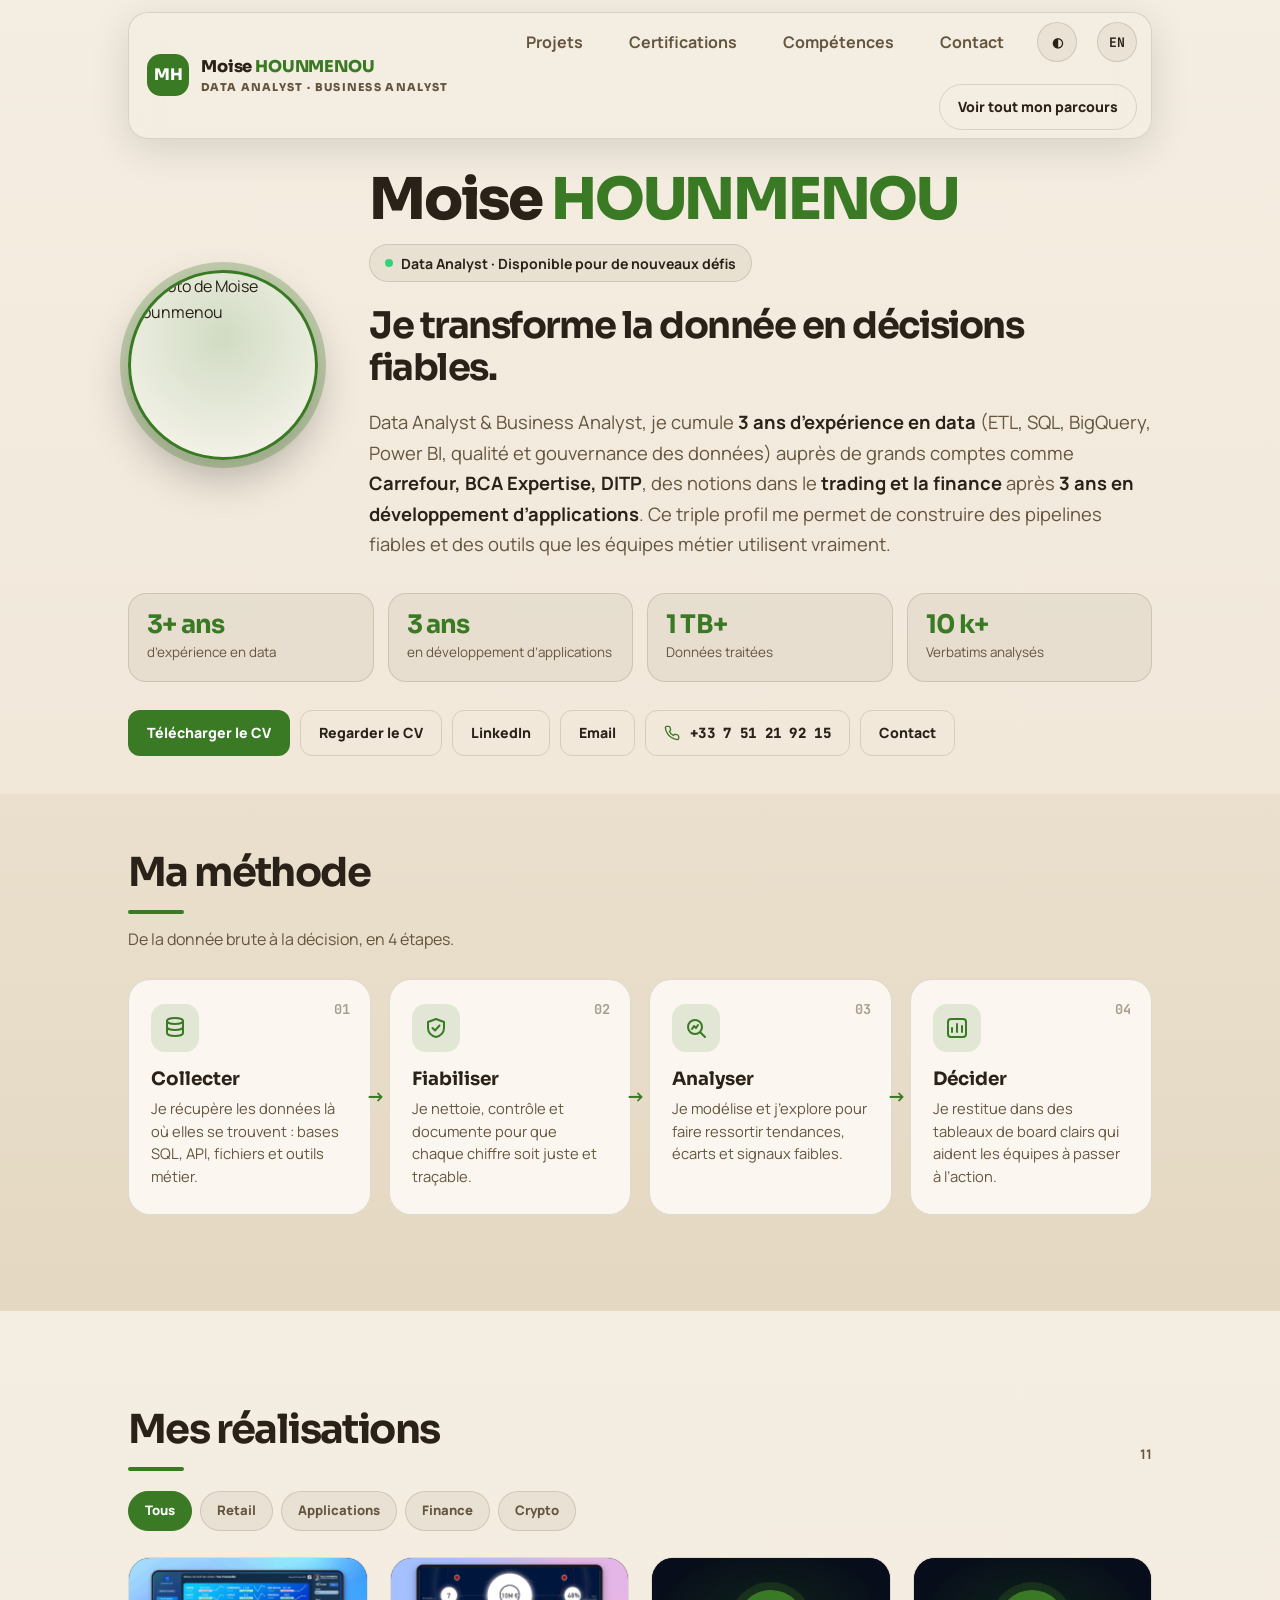
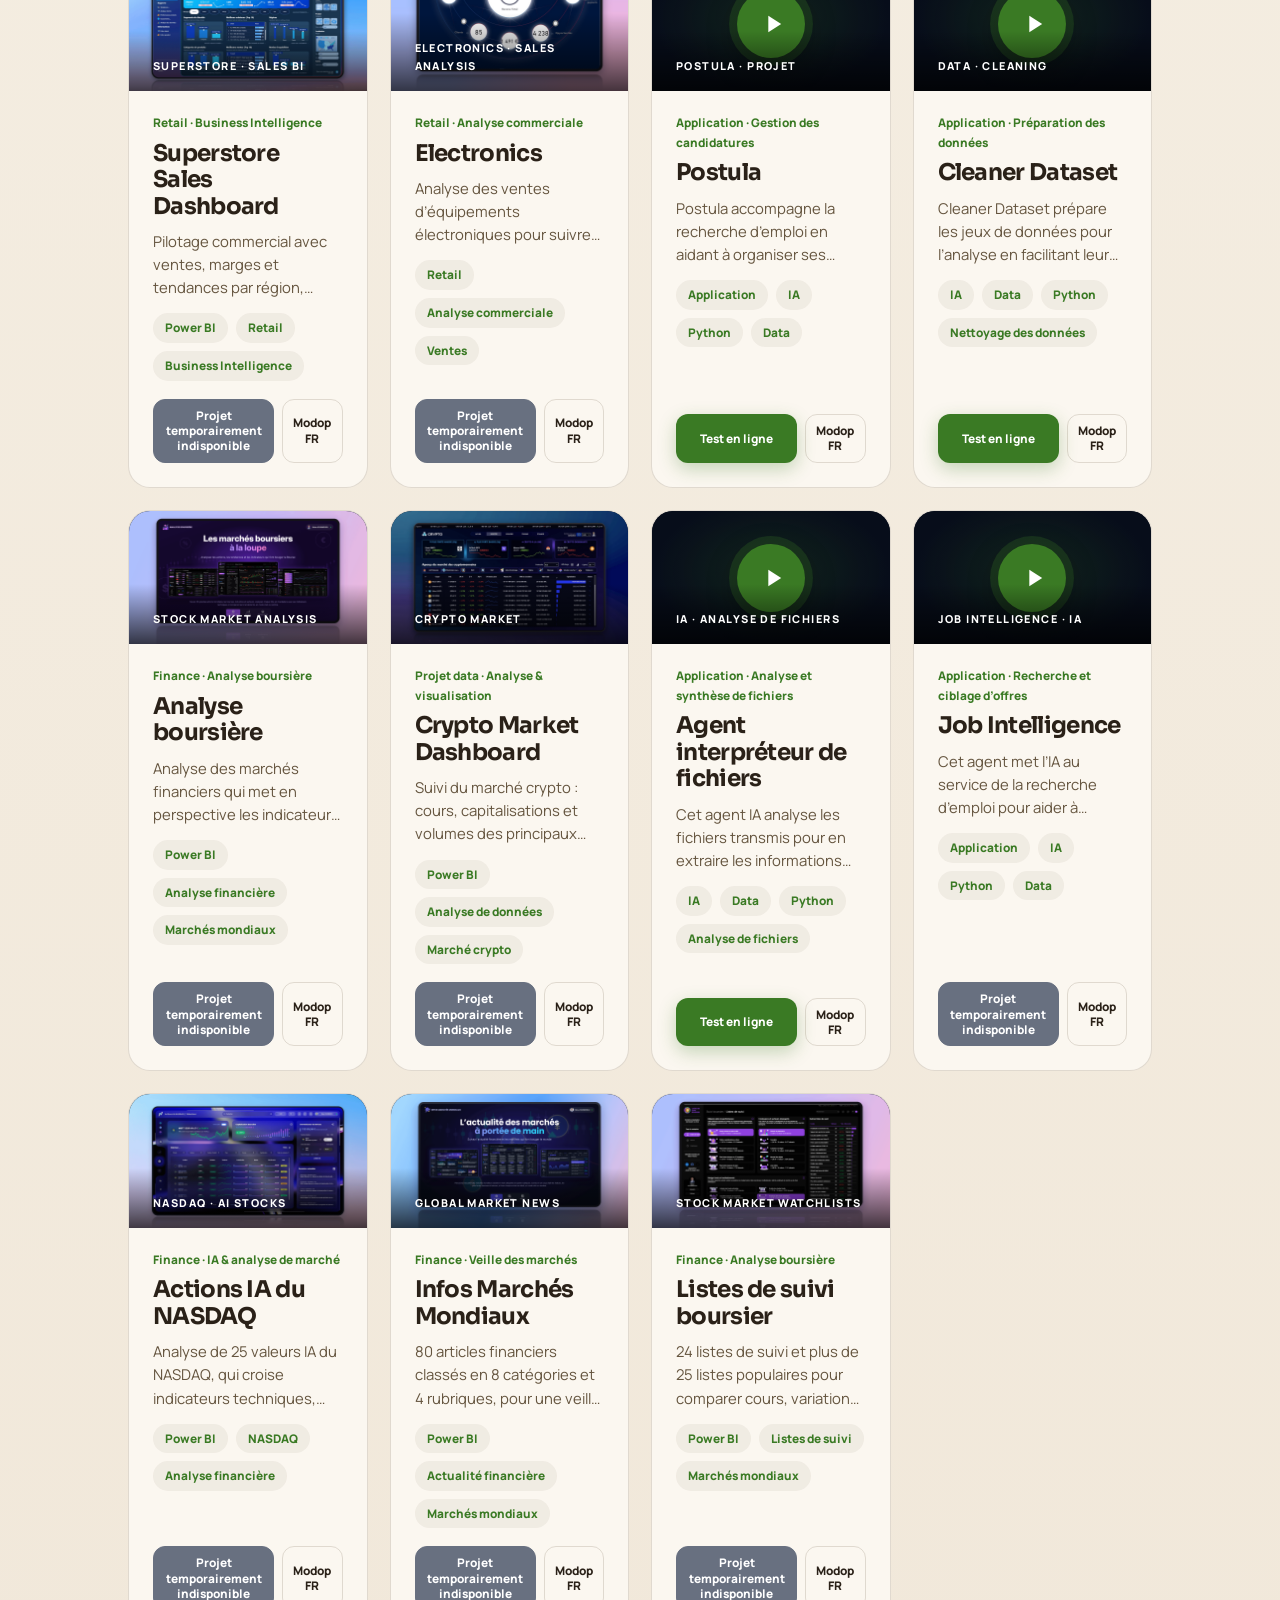
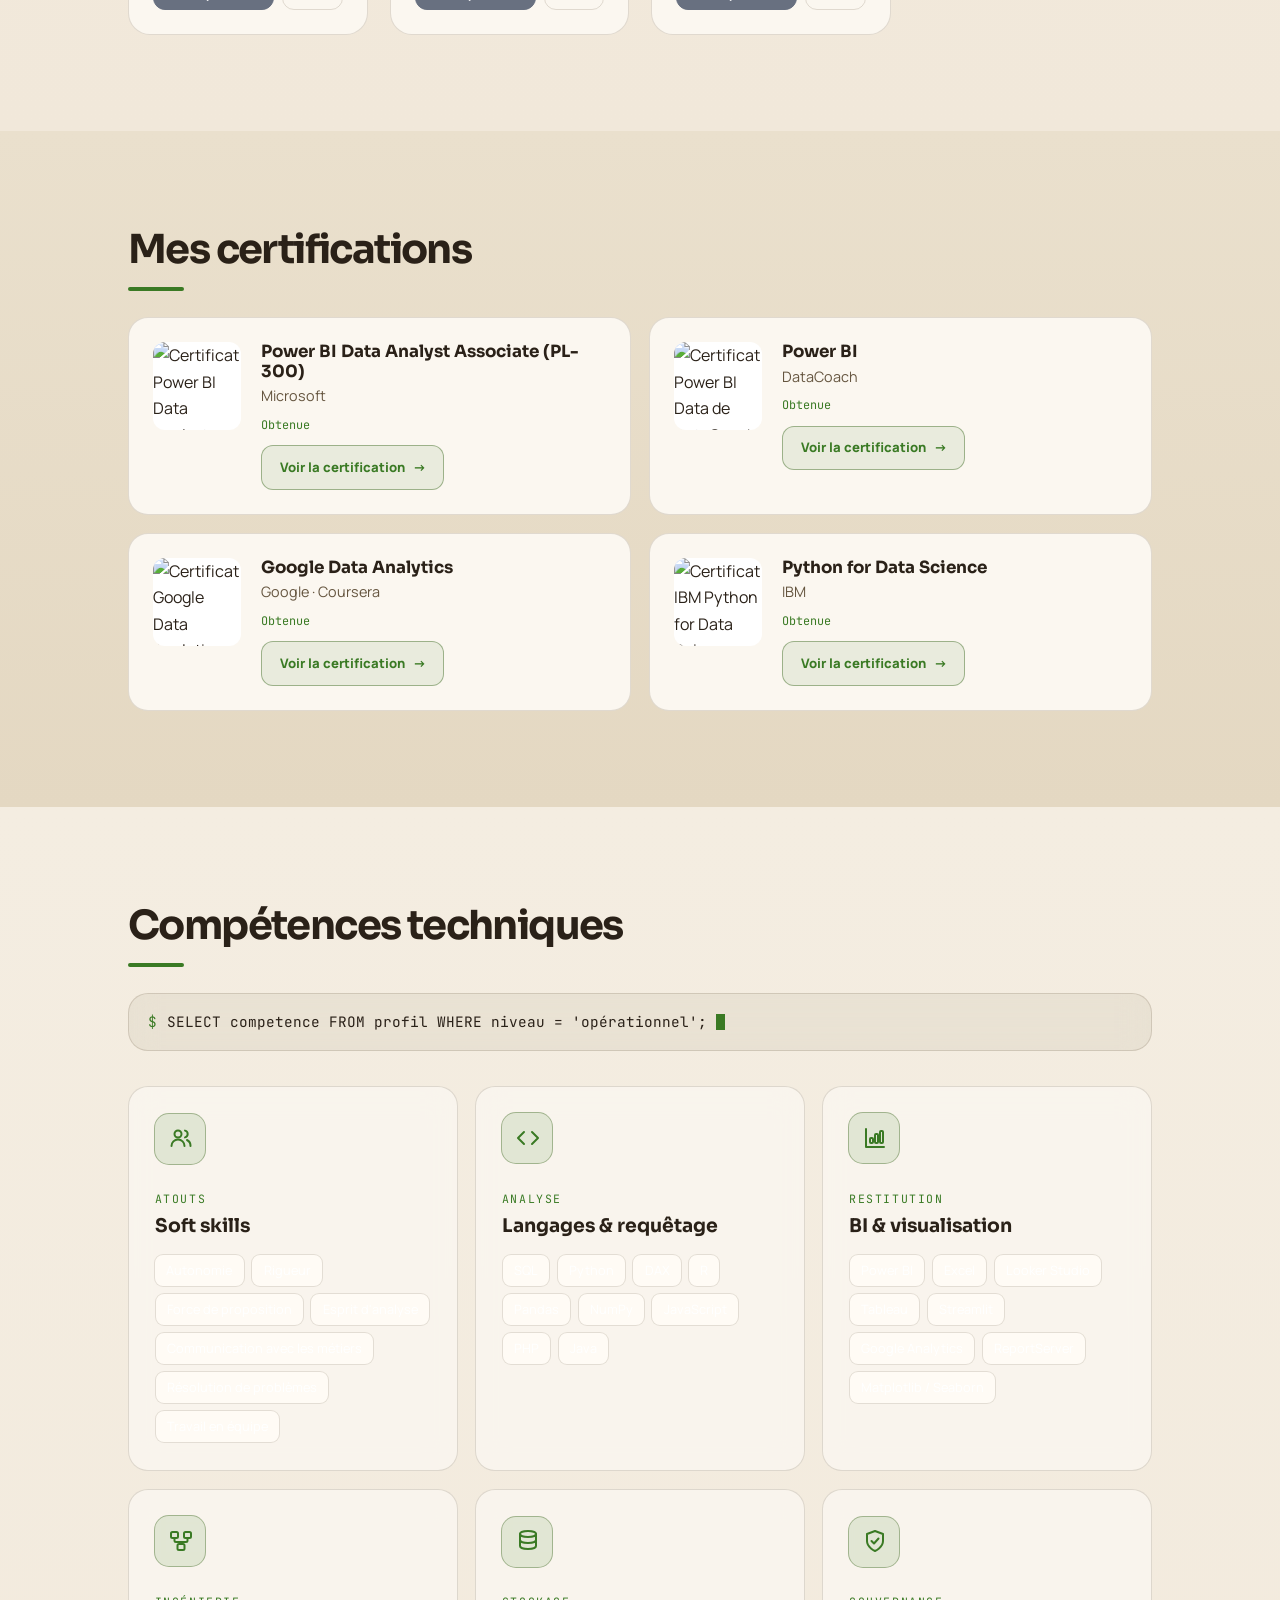
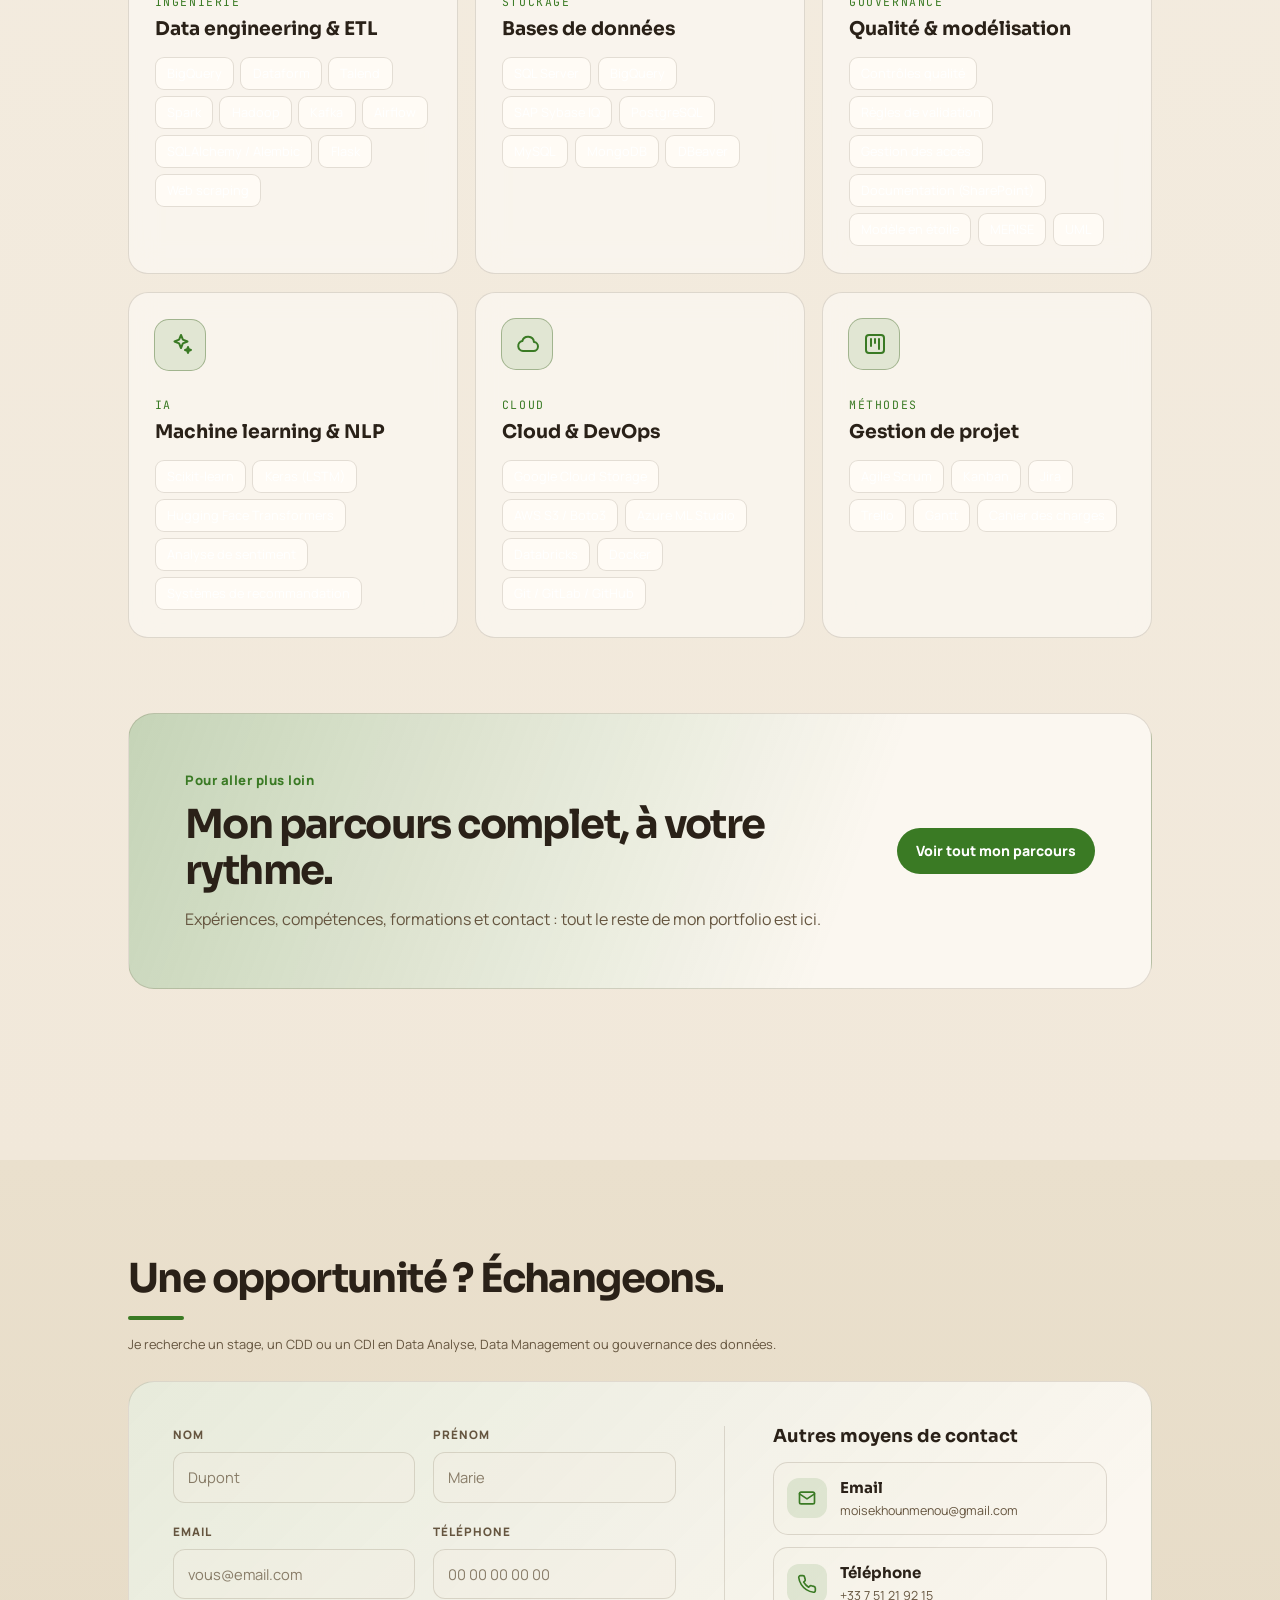
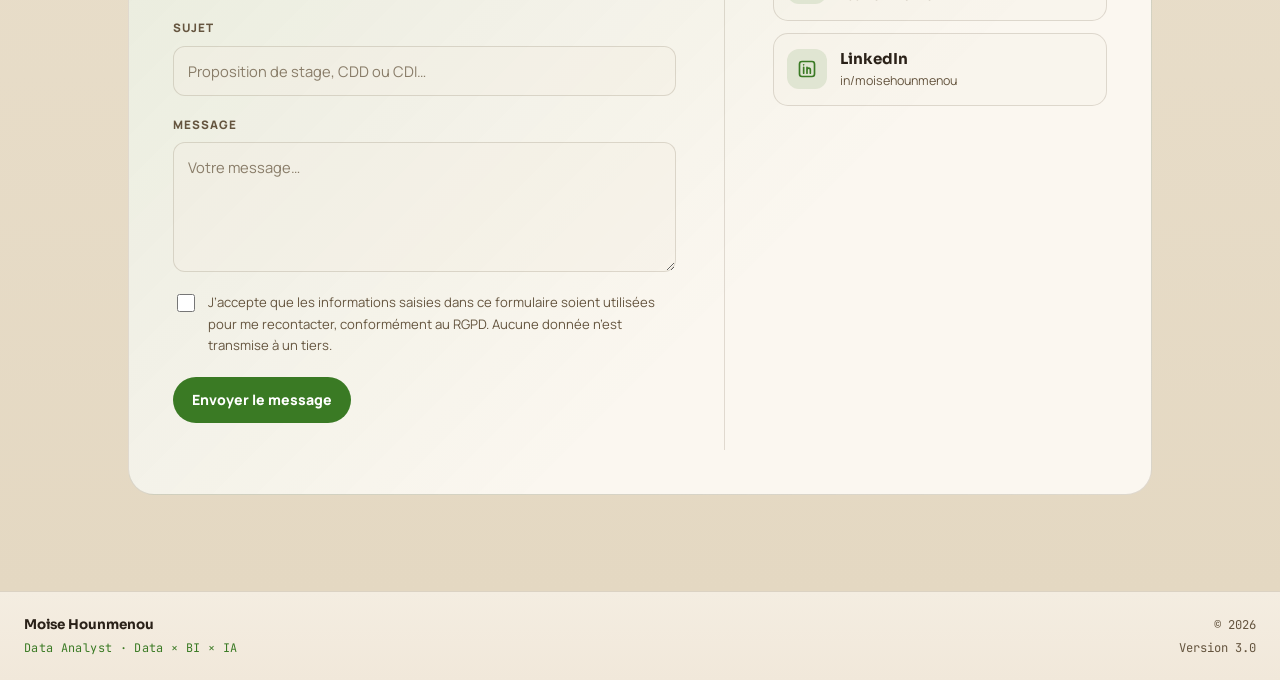
==== commit 5131e994: "Modification et changerment du mode et du thème" ====
--- a/index.html
+++ b/index.html
@@ -29,7 +29,7 @@
   <header class="site-header">
     <a class="brand" href="index.html" aria-label="Accueil, Moise Hounmenou" data-i18n-aria="homeLabel">
       <span class="brand-mark">MH</span>
-      <span class="brand-name">Moise <b>HOUNMENOU</b><small>DATA ANALYST · DATA MANAGER</small></span>
+      <span class="brand-name">Moise <b>HOUNMENOU</b><small>DATA ANALYST · BUSINESS ANALYST</small></span>
     </a>
     <nav class="site-nav" aria-label="Navigation principale" data-i18n-aria="navLabel">
       <a href="#projets" data-i18n="navProjects">Projets</a>
@@ -50,7 +50,7 @@
           <p class="hero-name">Moise <span>HOUNMENOU</span></p>
           <span class="badge glass"><i aria-hidden="true"></i><span data-i18n="availability">Data Analyst · Disponible pour de nouveaux défis</span></span>
           <h1><span data-i18n="heroTitle">Je transforme la donnée en décisions fiables.</span></h1>
-          <p class="intro-copy" data-i18n-html="introBio">Data Analyst &amp; Data Manager, je cumule <strong>3+ ans d’expérience en data</strong> (ETL, SQL, BigQuery, Power BI, qualité et gouvernance des données) auprès de grands comptes du retail, de l’assurance et du secteur public, des notions dans le trading et la finance après <strong>3 ans en développement d’applications</strong>. Ce triple profil me permet de construire des pipelines fiables et des outils que les équipes métier utilisent vraiment.</p>
+          <p class="intro-copy" data-i18n-html="introBio">Data Analyst &amp; Business Analyst, je cumule <strong>3+ ans d’expérience en data</strong> (ETL, SQL, BigQuery, Power BI, qualité et gouvernance des données) auprès de grands comptes du retail, de l’assurance et du secteur public, des notions dans le trading et la finance après <strong>3 ans en développement d’applications</strong>. Ce triple profil me permet de construire des pipelines fiables et des outils que les équipes métier utilisent vraiment.</p>
         </div>
       </div>
       <div class="intro-stats">
@@ -113,8 +113,8 @@
             <ul class="tags" aria-label="Thématiques" data-i18n-aria="topicsLabel"><li>Power BI</li><li data-i18n="retailTag">Retail</li><li data-i18n="businessIntelligenceTag">Business Intelligence</li></ul>
             <div class="project-actions">
               <button class="button button-outline project-unavailable" type="button" disabled data-i18n="projectOffline">Projet temporairement indisponible</button>
-              <button class="button button-outline pdf-link" type="button" data-pdf="https://drive.google.com/file/d/1LHRYBp94tVhcvvUvdY4vCiAQpKVD4JyP/preview" data-title="Documentation — Superstore Sales Dashboard" data-title-en="Documentation — Superstore Sales Dashboard"><span data-i18n="readPdfShort">Documentation FR</span></button>
-              <button class="button button-outline pdf-link" type="button" data-pdf="https://drive.google.com/file/d/1jLoIKhgKdbRhUL5yGdy9sBIs_zBYCtEr/preview" data-title="Documentation en anglais — Superstore Sales Dashboard" data-title-en="English documentation — Superstore Sales Dashboard"><span data-i18n="readEnglishShort">Documentation EN</span></button>
+              <button class="button button-outline pdf-link" type="button" data-pdf="https://drive.google.com/file/d/1LHRYBp94tVhcvvUvdY4vCiAQpKVD4JyP/preview" data-title="Documentation — Superstore Sales Dashboard" data-title-en="Documentation — Superstore Sales Dashboard"><span data-i18n="readPdfShort">Modop FR</span></button>
+              <button class="button button-outline pdf-link" type="button" data-pdf="https://drive.google.com/file/d/1jLoIKhgKdbRhUL5yGdy9sBIs_zBYCtEr/preview" data-title="Documentation en anglais — Superstore Sales Dashboard" data-title-en="English documentation — Superstore Sales Dashboard"><span data-i18n="readEnglishShort">Modop EN</span></button>
             </div>
           </div>
         </article>
@@ -132,8 +132,8 @@
             <ul class="tags" aria-label="Thématiques" data-i18n-aria="topicsLabel"><li data-i18n="retailTag">Retail</li><li data-i18n="commercialAnalysisTag">Analyse commerciale</li><li data-i18n="salesTag">Ventes</li></ul>
             <div class="project-actions">
               <button class="button button-outline project-unavailable" type="button" disabled data-i18n="projectOffline">Projet temporairement indisponible</button>
-              <button class="button button-outline pdf-link" type="button" data-pdf="https://drive.google.com/file/d/12fWbb0ObjIy57vDtaaidnVjySppKSbWY/preview" data-title="Documentation — Electronics" data-title-en="Documentation — Electronics"><span data-i18n="readPdfShort">Documentation FR</span></button>
-              <button class="button button-outline pdf-link" type="button" data-pdf="https://drive.google.com/file/d/1D4cua8gPNVy_SMHY9nY0rr61OzN3pAbk/preview" data-title="Documentation en anglais — Electronics" data-title-en="English documentation — Electronics"><span data-i18n="readEnglishShort">Documentation EN</span></button>
+              <button class="button button-outline pdf-link" type="button" data-pdf="https://drive.google.com/file/d/12fWbb0ObjIy57vDtaaidnVjySppKSbWY/preview" data-title="Documentation — Electronics" data-title-en="Documentation — Electronics"><span data-i18n="readPdfShort">Modop FR</span></button>
+              <button class="button button-outline pdf-link" type="button" data-pdf="https://drive.google.com/file/d/1D4cua8gPNVy_SMHY9nY0rr61OzN3pAbk/preview" data-title="Documentation en anglais — Electronics" data-title-en="English documentation — Electronics"><span data-i18n="readEnglishShort">Modop EN</span></button>
             </div>
           </div>
         </article>
@@ -152,8 +152,8 @@
             <ul class="tags" aria-label="Thématiques" data-i18n-aria="topicsLabel"><li data-i18n="postulaTag1">Application</li><li data-i18n="aiTag">IA</li><li data-i18n="pythonTag">Python</li><li data-i18n="dataTag">Data</li></ul>
             <div class="project-actions">
               <a class="button button-primary project-link" data-project="postula" href="https://postula.streamlit.app/" target="_blank" rel="noopener"><span data-i18n="viewProject">Test en ligne</span></a>
-              <button class="button button-outline pdf-link" type="button" data-pdf="https://drive.google.com/file/d/16yP9r-Zgd-79KfpxraExS8O5YuQ9NIop/preview" data-title="Documentation — Postula" data-title-en="Documentation — Postula"><span data-i18n="readPdfShort">Documentation FR</span></button>
-              <button class="button button-outline pdf-link" type="button" data-pdf="https://drive.google.com/file/d/182m0UicEpI_qhLWHOzccg9_hGJDfsW9g/preview" data-title="Documentation en anglais — Postula" data-title-en="English documentation — Postula"><span data-i18n="readEnglishShort">Documentation EN</span></button>
+              <button class="button button-outline pdf-link" type="button" data-pdf="https://drive.google.com/file/d/16yP9r-Zgd-79KfpxraExS8O5YuQ9NIop/preview" data-title="Documentation — Postula" data-title-en="Documentation — Postula"><span data-i18n="readPdfShort">Modop FR</span></button>
+              <button class="button button-outline pdf-link" type="button" data-pdf="https://drive.google.com/file/d/182m0UicEpI_qhLWHOzccg9_hGJDfsW9g/preview" data-title="Documentation en anglais — Postula" data-title-en="English documentation — Postula"><span data-i18n="readEnglishShort">Modop EN</span></button>
               <a class="button button-outline github-link" href="#" target="_blank" rel="noopener"><span data-i18n="viewCode">Code sur GitHub</span></a>
             </div>
           </div>
@@ -173,8 +173,8 @@
             <ul class="tags" aria-label="Thématiques" data-i18n-aria="topicsLabel"><li data-i18n="aiTag">IA</li><li data-i18n="dataTag">Data</li><li data-i18n="pythonTag">Python</li><li data-i18n="dataCleaningTag">Nettoyage des données</li></ul>
             <div class="project-actions">
               <a class="button button-primary project-link" data-project="cleaner-dataset" href="https://cleaner-dataset.streamlit.app/" target="_blank" rel="noopener"><span data-i18n="viewProject">Test en ligne</span></a>
-              <button class="button button-outline pdf-link" type="button" data-pdf="https://drive.google.com/file/d/1KpvA0GJCwx-2ccYJvKNHCCNq0cQhArbx/preview" data-title="Documentation — Cleaner Dataset" data-title-en="Documentation — Cleaner Dataset"><span data-i18n="readPdfShort">Documentation FR</span></button>
-              <button class="button button-outline pdf-link" type="button" data-pdf="https://drive.google.com/file/d/1WVbxsUIY_gU5aV0CfDiro5u3hgnYgWvx/preview" data-title="Documentation en anglais — Cleaner Dataset" data-title-en="English documentation — Cleaner Dataset"><span data-i18n="readEnglishShort">Documentation EN</span></button>
+              <button class="button button-outline pdf-link" type="button" data-pdf="https://drive.google.com/file/d/1KpvA0GJCwx-2ccYJvKNHCCNq0cQhArbx/preview" data-title="Documentation — Cleaner Dataset" data-title-en="Documentation — Cleaner Dataset"><span data-i18n="readPdfShort">Modop FR</span></button>
+              <button class="button button-outline pdf-link" type="button" data-pdf="https://drive.google.com/file/d/1WVbxsUIY_gU5aV0CfDiro5u3hgnYgWvx/preview" data-title="Documentation en anglais — Cleaner Dataset" data-title-en="English documentation — Cleaner Dataset"><span data-i18n="readEnglishShort">Modop EN</span></button>
             </div>
           </div>
         </article>
@@ -192,8 +192,8 @@
             <ul class="tags" aria-label="Thématiques" data-i18n-aria="topicsLabel"><li>Power BI</li><li data-i18n="financialAnalysisTag">Analyse financière</li><li data-i18n="marketAnalysisTag">Marchés financiers</li></ul>
             <div class="project-actions">
               <button class="button button-outline project-unavailable" type="button" disabled data-i18n="projectOffline">Projet temporairement indisponible</button>
-              <button class="button button-outline pdf-link" type="button" data-pdf="https://drive.google.com/file/d/1gwKzDVo55R82Yqz_lcr3azZsa535AUKF/preview" data-title="Documentation — Analyse boursière" data-title-en="Documentation — Stock Market Analysis"><span data-i18n="readPdfShort">Documentation FR</span></button>
-              <button class="button button-outline pdf-link" type="button" data-pdf="https://drive.google.com/file/d/1YW32-E1uFcLA8ovrdOmWm2T_e_TY4cY4/preview" data-title="Documentation en anglais — Analyse boursière" data-title-en="English documentation — Stock Market Analysis"><span data-i18n="readEnglishShort">Documentation EN</span></button>
+              <button class="button button-outline pdf-link" type="button" data-pdf="https://drive.google.com/file/d/1gwKzDVo55R82Yqz_lcr3azZsa535AUKF/preview" data-title="Documentation — Analyse boursière" data-title-en="Documentation — Stock Market Analysis"><span data-i18n="readPdfShort">Modop FR</span></button>
+              <button class="button button-outline pdf-link" type="button" data-pdf="https://drive.google.com/file/d/1YW32-E1uFcLA8ovrdOmWm2T_e_TY4cY4/preview" data-title="Documentation en anglais — Analyse boursière" data-title-en="English documentation — Stock Market Analysis"><span data-i18n="readEnglishShort">Modop EN</span></button>
             </div>
           </div>
         </article>
@@ -204,17 +204,17 @@
             <button class="project-preview" type="button" aria-label="Agrandir l’aperçu" data-i18n-aria="openPreview" data-title="Aperçu — Crypto Market Dashboard" data-title-en="Preview — Crypto Market Dashboard">
               <img src="Video/Crypto_Market_Dashboard.gif" alt="Aperçu animé — Crypto Market Dashboard" data-i18n-alt="cryptoVisual" loading="lazy" decoding="async">
             </button>
-            <span class="visual-caption">CRYPTO · POWER BI</span>
+            <span class="visual-caption">CRYPTO MARKET</span>
           </div>
           <div class="project-copy">
             <p class="project-label" data-i18n="cryptoLabel">Projet data · Analyse &amp; visualisation</p>
             <h3 data-i18n="cryptoTitle">Crypto Market Dashboard</h3>
-            <p class="project-description" data-i18n="cryptoDescription">Suivi du marché crypto dans Power BI : cours, capitalisations et volumes des principaux actifs, avec des filtres interactifs pour comparer les tendances.</p>
+            <p class="project-description" data-i18n="cryptoDescription">Suivi du marché crypto : cours, capitalisations et volumes des principaux actifs, pour comparer les tendances.</p>
             <ul class="tags" aria-label="Thématiques" data-i18n-aria="topicsLabel"><li>Power BI</li><li data-i18n="cryptoTagAnalysis">Analyse de données</li><li data-i18n="cryptoTagMarket">Marché crypto</li></ul>
             <div class="project-actions">
               <button class="button button-outline project-unavailable" type="button" disabled data-i18n="projectOffline">Projet temporairement indisponible</button>
-              <button class="button button-outline pdf-link" type="button" data-pdf="https://drive.google.com/file/d/1FCPt8CflxMTWln3AIwjHwPy1qtYpyQh9/preview" data-title="Documentation — Crypto Market Dashboard" data-title-en="Documentation — Crypto Market Dashboard"><span data-i18n="readPdfShort">Documentation FR</span></button>
-              <button class="button button-outline pdf-link" type="button" data-pdf="https://drive.google.com/file/d/12OybmcBVV4RPu1uZQ3cwXlhdlCGCBGL-/preview" data-title="Documentation en anglais — Crypto Market Dashboard" data-title-en="English documentation — Crypto Market Dashboard"><span data-i18n="readEnglishShort">Documentation EN</span></button>
+              <button class="button button-outline pdf-link" type="button" data-pdf="https://drive.google.com/file/d/1FCPt8CflxMTWln3AIwjHwPy1qtYpyQh9/preview" data-title="Documentation — Crypto Market Dashboard" data-title-en="Documentation — Crypto Market Dashboard"><span data-i18n="readPdfShort">Modop FR</span></button>
+              <button class="button button-outline pdf-link" type="button" data-pdf="https://drive.google.com/file/d/12OybmcBVV4RPu1uZQ3cwXlhdlCGCBGL-/preview" data-title="Documentation en anglais — Crypto Market Dashboard" data-title-en="English documentation — Crypto Market Dashboard"><span data-i18n="readEnglishShort">Modop EN</span></button>
             </div>
           </div>
         </article>
@@ -234,8 +234,8 @@
             <ul class="tags" aria-label="Thématiques" data-i18n-aria="topicsLabel"><li data-i18n="aiTag">IA</li><li data-i18n="dataTag">Data</li><li data-i18n="pythonTag">Python</li><li data-i18n="fileAnalysisTag">Analyse de fichiers</li></ul>
             <div class="project-actions">
               <a class="button button-primary project-link" data-project="file-interpreter" href="https://agent-interpreteur-resultat-fichier.streamlit.app/" target="_blank" rel="noopener"><span data-i18n="viewProject">Test en ligne</span></a>
-              <button class="button button-outline pdf-link" type="button" data-pdf="https://drive.google.com/file/d/1dHiFcADaaeFPy1AsK6iK1fL-ph806Y2G/preview" data-title="Documentation — Agent interpréteur de fichiers" data-title-en="Documentation — File Interpreter Agent"><span data-i18n="readPdfShort">Documentation FR</span></button>
-              <button class="button button-outline pdf-link" type="button" data-pdf="https://drive.google.com/file/d/11bOdjZtt2QAGb-0zRK8d1T-JtTMkXRHy/preview" data-title="Documentation en anglais — Agent interpréteur de fichiers" data-title-en="English documentation — File Interpreter Agent"><span data-i18n="readEnglishShort">Documentation EN</span></button>
+              <button class="button button-outline pdf-link" type="button" data-pdf="https://drive.google.com/file/d/1dHiFcADaaeFPy1AsK6iK1fL-ph806Y2G/preview" data-title="Documentation — Agent interpréteur de fichiers" data-title-en="Documentation — File Interpreter Agent"><span data-i18n="readPdfShort">Modop FR</span></button>
+              <button class="button button-outline pdf-link" type="button" data-pdf="https://drive.google.com/file/d/11bOdjZtt2QAGb-0zRK8d1T-JtTMkXRHy/preview" data-title="Documentation en anglais — Agent interpréteur de fichiers" data-title-en="English documentation — File Interpreter Agent"><span data-i18n="readEnglishShort">Modop EN</span></button>
             </div>
           </div>
         </article>
@@ -254,8 +254,8 @@
             <ul class="tags" aria-label="Thématiques" data-i18n-aria="topicsLabel"><li data-i18n="postulaTag1">Application</li><li data-i18n="aiTag">IA</li><li data-i18n="pythonTag">Python</li><li data-i18n="dataTag">Data</li></ul>
             <div class="project-actions">
               <button class="button button-outline project-unavailable" type="button" disabled data-i18n="projectOffline">Projet temporairement indisponible</button>
-              <button class="button button-outline pdf-link" type="button" data-pdf="https://drive.google.com/file/d/18N-Xh66dOp66oMhGDjyzhsuHSvLMcEYG/preview" data-title="Documentation — Job Intelligence" data-title-en="Documentation — Job Intelligence"><span data-i18n="readPdfShort">Documentation FR</span></button>
-              <button class="button button-outline pdf-link" type="button" data-pdf="https://drive.google.com/file/d/1il0WrYUZm_AO5MAVZgNbAqOEFFjIFp1j/preview" data-title="Documentation en anglais — Job Intelligence" data-title-en="English documentation — Job Intelligence"><span data-i18n="readEnglishShort">Documentation EN</span></button>
+              <button class="button button-outline pdf-link" type="button" data-pdf="https://drive.google.com/file/d/18N-Xh66dOp66oMhGDjyzhsuHSvLMcEYG/preview" data-title="Documentation — Job Intelligence" data-title-en="Documentation — Job Intelligence"><span data-i18n="readPdfShort">Modop FR</span></button>
+              <button class="button button-outline pdf-link" type="button" data-pdf="https://drive.google.com/file/d/1il0WrYUZm_AO5MAVZgNbAqOEFFjIFp1j/preview" data-title="Documentation en anglais — Job Intelligence" data-title-en="English documentation — Job Intelligence"><span data-i18n="readEnglishShort">Modop EN</span></button>
             </div>
           </div>
         </article>
@@ -273,8 +273,8 @@
             <ul class="tags" aria-label="Thématiques" data-i18n-aria="topicsLabel"><li>Power BI</li><li>NASDAQ</li><li data-i18n="financialAnalysisTag">Analyse financière</li></ul>
             <div class="project-actions">
               <button class="button button-outline project-unavailable" type="button" disabled data-i18n="projectOffline">Projet temporairement indisponible</button>
-              <button class="button button-outline pdf-link" type="button" data-pdf="https://drive.google.com/file/d/1sr5UzNa6sIZNnyUDf7bqZILuWZOWprhN/preview" data-title="Documentation — Actions IA NASDAQ" data-title-en="Documentation — NASDAQ AI Stocks"><span data-i18n="readPdfShort">Documentation FR</span></button>
-              <button class="button button-outline pdf-link" type="button" data-pdf="https://drive.google.com/file/d/1ZaezeX0ZdV0X-bZ8EvCEkDGUsVWAniL8/preview" data-title="Documentation en anglais — Actions IA NASDAQ" data-title-en="English documentation — NASDAQ AI Stocks"><span data-i18n="readEnglishShort">Documentation EN</span></button>
+              <button class="button button-outline pdf-link" type="button" data-pdf="https://drive.google.com/file/d/1sr5UzNa6sIZNnyUDf7bqZILuWZOWprhN/preview" data-title="Documentation — Actions IA NASDAQ" data-title-en="Documentation — NASDAQ AI Stocks"><span data-i18n="readPdfShort">Modop FR</span></button>
+              <button class="button button-outline pdf-link" type="button" data-pdf="https://drive.google.com/file/d/1ZaezeX0ZdV0X-bZ8EvCEkDGUsVWAniL8/preview" data-title="Documentation en anglais — Actions IA NASDAQ" data-title-en="English documentation — NASDAQ AI Stocks"><span data-i18n="readEnglishShort">Modop EN</span></button>
             </div>
           </div>
         </article>
@@ -292,8 +292,8 @@
             <ul class="tags" aria-label="Thématiques" data-i18n-aria="topicsLabel"><li>Power BI</li><li data-i18n="marketNewsTag">Actualité financière</li><li data-i18n="marketAnalysisTag">Marchés mondiaux</li></ul>
             <div class="project-actions">
               <button class="button button-outline project-unavailable" type="button" disabled data-i18n="projectOffline">Projet temporairement indisponible</button>
-              <button class="button button-outline pdf-link" type="button" data-pdf="https://drive.google.com/file/d/1rVNTSHK0zFBOrpowoH1ZJIqTj-AFBBmy/preview" data-title="Documentation — Infos Marchés Mondiaux" data-title-en="Documentation — Global Market News"><span data-i18n="readPdfShort">Documentation FR</span></button>
-              <button class="button button-outline pdf-link" type="button" data-pdf="https://drive.google.com/file/d/1bSDYAwGoV2TuCCHAkzc0YybBtsgvU4JW/preview" data-title="Documentation en anglais — Infos Marchés Mondiaux" data-title-en="English documentation — Global Market News"><span data-i18n="readEnglishShort">Documentation EN</span></button>
+              <button class="button button-outline pdf-link" type="button" data-pdf="https://drive.google.com/file/d/1rVNTSHK0zFBOrpowoH1ZJIqTj-AFBBmy/preview" data-title="Documentation — Infos Marchés Mondiaux" data-title-en="Documentation — Global Market News"><span data-i18n="readPdfShort">Modop FR</span></button>
+              <button class="button button-outline pdf-link" type="button" data-pdf="https://drive.google.com/file/d/1bSDYAwGoV2TuCCHAkzc0YybBtsgvU4JW/preview" data-title="Documentation en anglais — Infos Marchés Mondiaux" data-title-en="English documentation — Global Market News"><span data-i18n="readEnglishShort">Modop EN</span></button>
             </div>
           </div>
         </article>
@@ -311,8 +311,8 @@
             <ul class="tags" aria-label="Thématiques" data-i18n-aria="topicsLabel"><li>Power BI</li><li data-i18n="watchlistsTag">Listes de suivi</li><li data-i18n="marketAnalysisTag">Marchés financiers</li></ul>
             <div class="project-actions">
               <button class="button button-outline project-unavailable" type="button" disabled data-i18n="projectOffline">Projet temporairement indisponible</button>
-              <button class="button button-outline pdf-link" type="button" data-pdf="https://drive.google.com/file/d/1ma_DmhqZYU8yhVb70uoFCjZvntLhA0OR/preview" data-title="Documentation — Listes de suivi boursier" data-title-en="Documentation — Stock Market Watchlists"><span data-i18n="readPdfShort">Documentation FR</span></button>
-              <button class="button button-outline pdf-link" type="button" data-pdf="https://drive.google.com/file/d/1H6of542k7WhvbQrWYpEEUC6IxFdcVFZ3/preview" data-title="Documentation en anglais — Listes de suivi boursier" data-title-en="English documentation — Stock Market Watchlists"><span data-i18n="readEnglishShort">Documentation EN</span></button>
+              <button class="button button-outline pdf-link" type="button" data-pdf="https://drive.google.com/file/d/1ma_DmhqZYU8yhVb70uoFCjZvntLhA0OR/preview" data-title="Documentation — Listes de suivi boursier" data-title-en="Documentation — Stock Market Watchlists"><span data-i18n="readPdfShort">Modop FR</span></button>
+              <button class="button button-outline pdf-link" type="button" data-pdf="https://drive.google.com/file/d/1H6of542k7WhvbQrWYpEEUC6IxFdcVFZ3/preview" data-title="Documentation en anglais — Listes de suivi boursier" data-title-en="English documentation — Stock Market Watchlists"><span data-i18n="readEnglishShort">Modop EN</span></button>
             </div>
           </div>
         </article>
--- a/css/projects.css
+++ b/css/projects.css
@@ -95,6 +95,10 @@
 .project-actions .project-unavailable:disabled { border-color: #687080; background: #687080; color: #fff; opacity: 1; }
 .icon-btn { min-width: 40px; height: 40px; padding: 0 10px; border: 1px solid var(--line); border-radius: 50%; background: var(--panel-soft); color: var(--text); cursor: pointer; font-family: "JetBrains Mono", Consolas, monospace; font-size: .82rem; font-weight: 700; }
 .icon-btn:hover { border-color: var(--accent); color: var(--accent); }
+#themeBtn, #langBtn { animation: portfolio-control-hint 1s ease-in-out 10; }
+#langBtn { animation-delay: .25s; }
+#themeBtn:hover, #themeBtn:focus-visible, #langBtn:hover, #langBtn:focus-visible { animation: none; }
+@keyframes portfolio-control-hint { 50% { transform: scale(1.1); box-shadow: 0 0 0 5px var(--glow); } }
 .icon-btn:focus-visible, .button:focus-visible, a:focus-visible { outline: 2px solid var(--accent); outline-offset: 3px; }
 .site-nav > .button { white-space: nowrap; }
 .site-nav > a:not(.button) { white-space: nowrap; }
@@ -160,6 +164,7 @@
 #skillsGrid .tags li { font-weight: 400; }
 .project-actions { display: flex; flex-wrap: wrap; gap: 10px; margin-top: 26px; }
 .project-actions .button { font-size: .8rem; }
+.project-actions .pdf-link[hidden] { display: none; }
 .project-visual { min-height: 340px; position: relative; display: flex; flex-direction: column; justify-content: center; overflow: hidden; padding: 42px; background: radial-gradient(ellipse at 50% 45%, color-mix(in srgb, var(--accent) 18%, transparent), transparent 70%), var(--panel-soft); }
 .project-media { padding: 0; background: #070D1A; }
 .project-media::before, .project-media::after { display: none; }
@@ -336,7 +341,7 @@
   .pdf-dialog-content { padding: 12px; }
 }
 @media (prefers-reduced-motion: reduce) {
-  *, *::before, *::after { scroll-behavior: auto !important; transition-duration: .01ms !important; }
+  *, *::before, *::after { scroll-behavior: auto !important; transition-duration: .01ms !important; animation: none !important; }
 }
 
 /* ===== V3 — Bandes de fond alternées (dark / muted · beige / beige nuancé) ===== */
@@ -385,6 +390,7 @@
 .filter-btn.is-active { background: var(--accent); border-color: var(--accent); color: var(--accent-ink); }
 .projects-grid { display: grid; grid-template-columns: repeat(4, minmax(0, 1fr)); gap: 22px; }
 .projects-grid .project-card { min-height: 0; margin: 0; display: flex; flex-direction: column; border-radius: 22px; transition: transform .25s, box-shadow .25s, border-color .25s; }
+.projects-grid .project-card.is-testable { cursor: pointer; }
 .projects-grid .project-card:hover { transform: translateY(-4px); border-color: var(--accent); box-shadow: 0 0 0 1px var(--accent), 0 0 22px var(--accent), 0 0 48px var(--glow), 0 18px 44px rgba(0,0,0,.2); }
 .projects-grid .project-card[hidden] { display: none; }
 .projects-grid .project-visual { min-height: 0; aspect-ratio: 16 / 9; flex: 0 0 auto; }
@@ -393,8 +399,9 @@
 .projects-grid .project-copy h3 { margin-bottom: 10px; font-size: clamp(1.25rem, 1.8vw, 1.55rem); letter-spacing: -.03em; }
 .projects-grid .project-description { display: -webkit-box; -webkit-line-clamp: 3; line-clamp: 3; -webkit-box-orient: vertical; overflow: hidden; font-size: .93rem; line-height: 1.55; min-height: calc(3 * 1.55em); }
 .projects-grid .tags { margin-top: 14px; }
-.projects-grid .project-actions { width: 100%; display: grid; grid-template-columns: repeat(3, minmax(0, 1fr)); gap: 8px; margin-top: auto; padding-top: 18px; }
-.projects-grid .project-actions .button { min-height: 40px; padding: 8px 10px; font-size: .74rem; border-radius: 12px; }
+.projects-grid .project-actions { width: 100%; display: grid; grid-template-columns: 2fr 1fr; gap: 8px; margin-top: auto; padding-top: 18px; }
+.projects-grid .project-actions .button { width: 100%; min-height: 40px; padding: 8px 10px; font-size: .74rem; border-radius: 12px; }
+.projects-grid .project-actions .project-link { box-shadow: 0 6px 18px var(--glow); }
 @media (max-width: 1200px) {
   .projects-grid { grid-template-columns: repeat(3, minmax(0, 1fr)); }
 }
@@ -404,7 +411,6 @@
 @media (max-width: 600px) {
   .projects-grid { grid-template-columns: 1fr; }
 }
-@media (max-width: 480px) { .projects-grid .project-actions { grid-template-columns: 1fr; } }
 
 /* ===== Certifications : bouton ===== */
 button.certification-link { font-family: inherit; cursor: pointer; }
--- a/css/skills.css
+++ b/css/skills.css
@@ -11,9 +11,9 @@
 .skills .sk .cat { font-family: var(--mono); font-size: .72rem; letter-spacing: .14em; color: var(--accent); }
 .skills .sk h3 { font-family: var(--display); font-size: 1.18rem; line-height: 1.2; margin: .3rem 0 1rem; }
 .skills .tags { display: flex; flex-wrap: wrap; gap: .4rem; list-style: none; margin: 0; padding: 0; }
-.skills .tags li { color: var(--text, var(--ink)); font-size: .8rem; padding: .3rem .7rem; border-radius: 9px; background: var(--glass-strong); border: 1px solid var(--border); transition: color .2s, background .2s, border-color .2s, box-shadow .2s, transform .2s; }
+.skills .tags li { color: #fff; font-size: .8rem; padding: .3rem .7rem; border-radius: 9px; background: var(--glass-strong); border: 1px solid var(--border); transition: color .2s, background .2s, border-color .2s, box-shadow .2s, transform .2s; }
+.skills .tags li.hot { border-color: var(--border); color: #fff; }
 .skills .tags li:hover { color: var(--accent); border-color: var(--accent); background: color-mix(in srgb, var(--accent) 16%, transparent); box-shadow: 0 0 0 1px color-mix(in srgb, var(--accent) 40%, transparent), 0 0 18px var(--glow); transform: translateY(-2px); }
-.skills .tags li.hot { border-color: var(--accent); color: var(--accent); }
 @media (max-width: 980px) { .skills { grid-template-columns: 1fr 1fr; } }
 @media (max-width: 620px) { .skills { grid-template-columns: 1fr; } }
 @media (prefers-reduced-motion: reduce) {
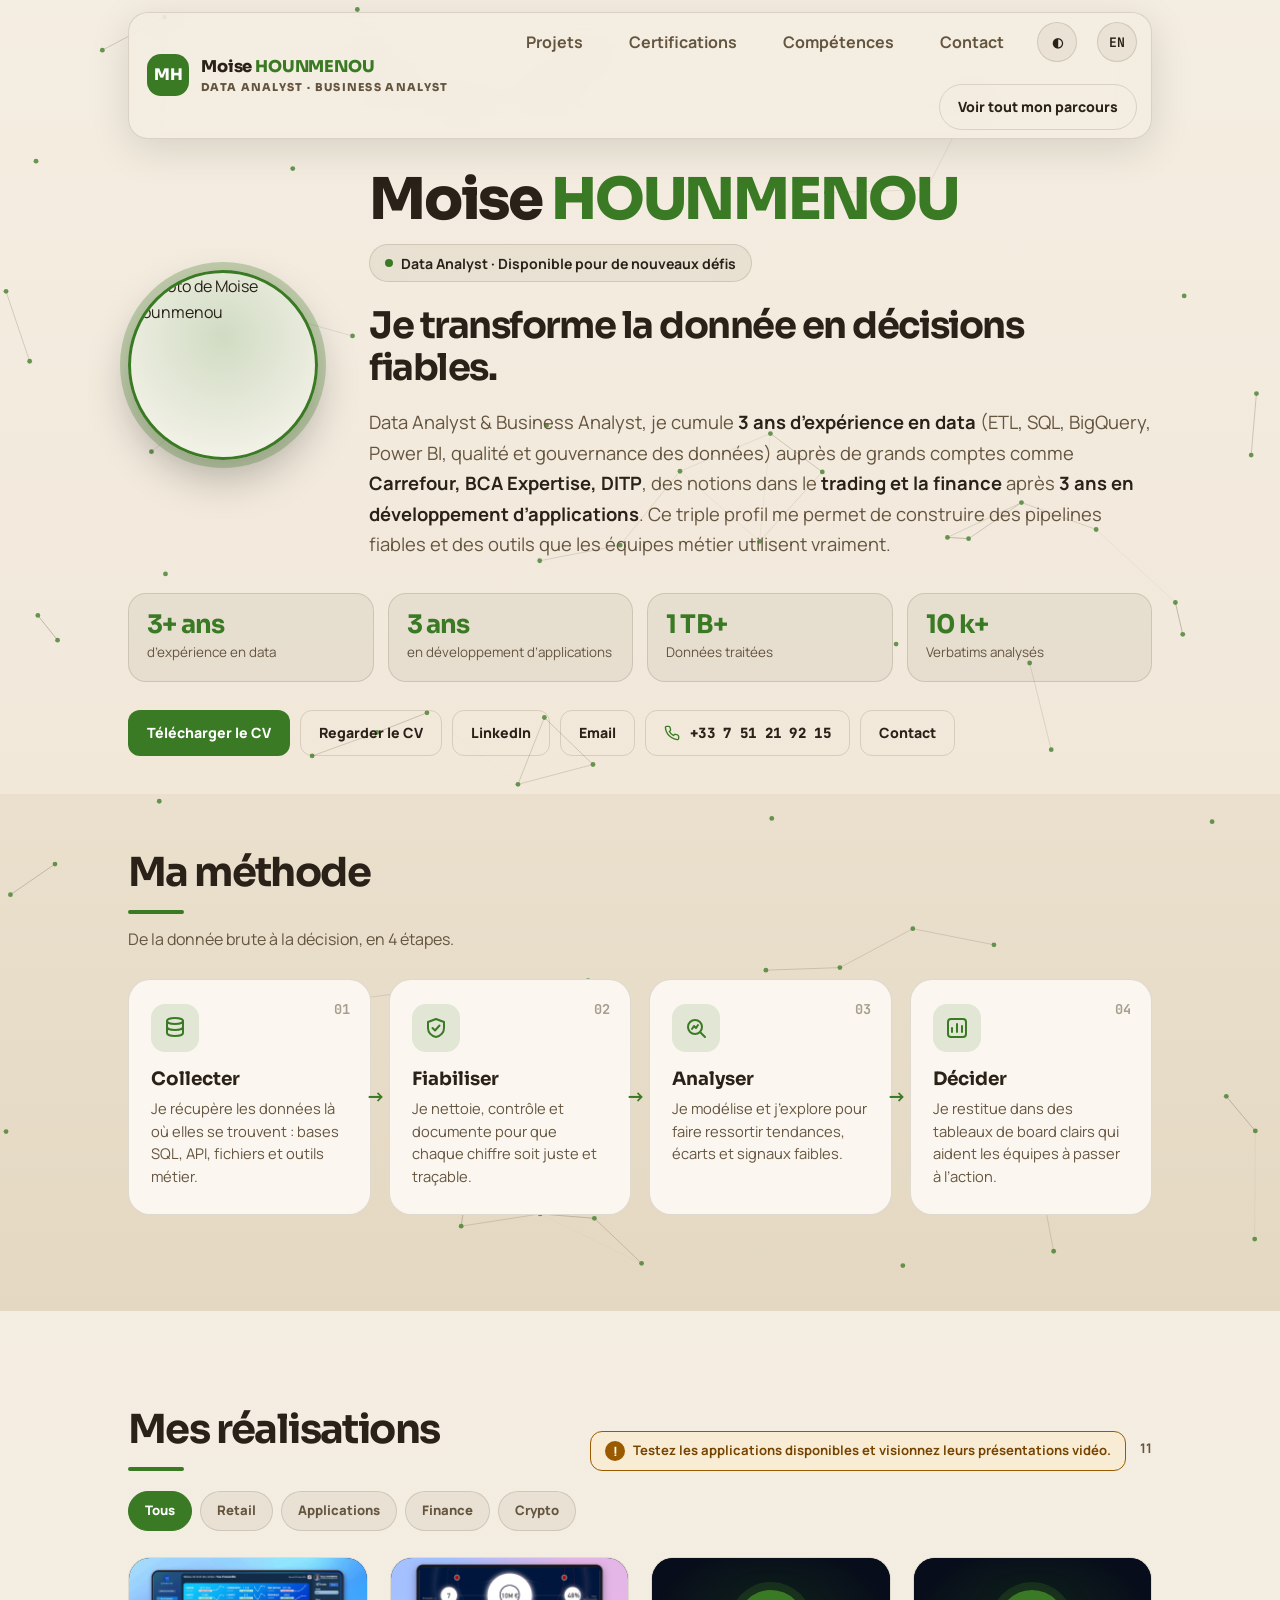
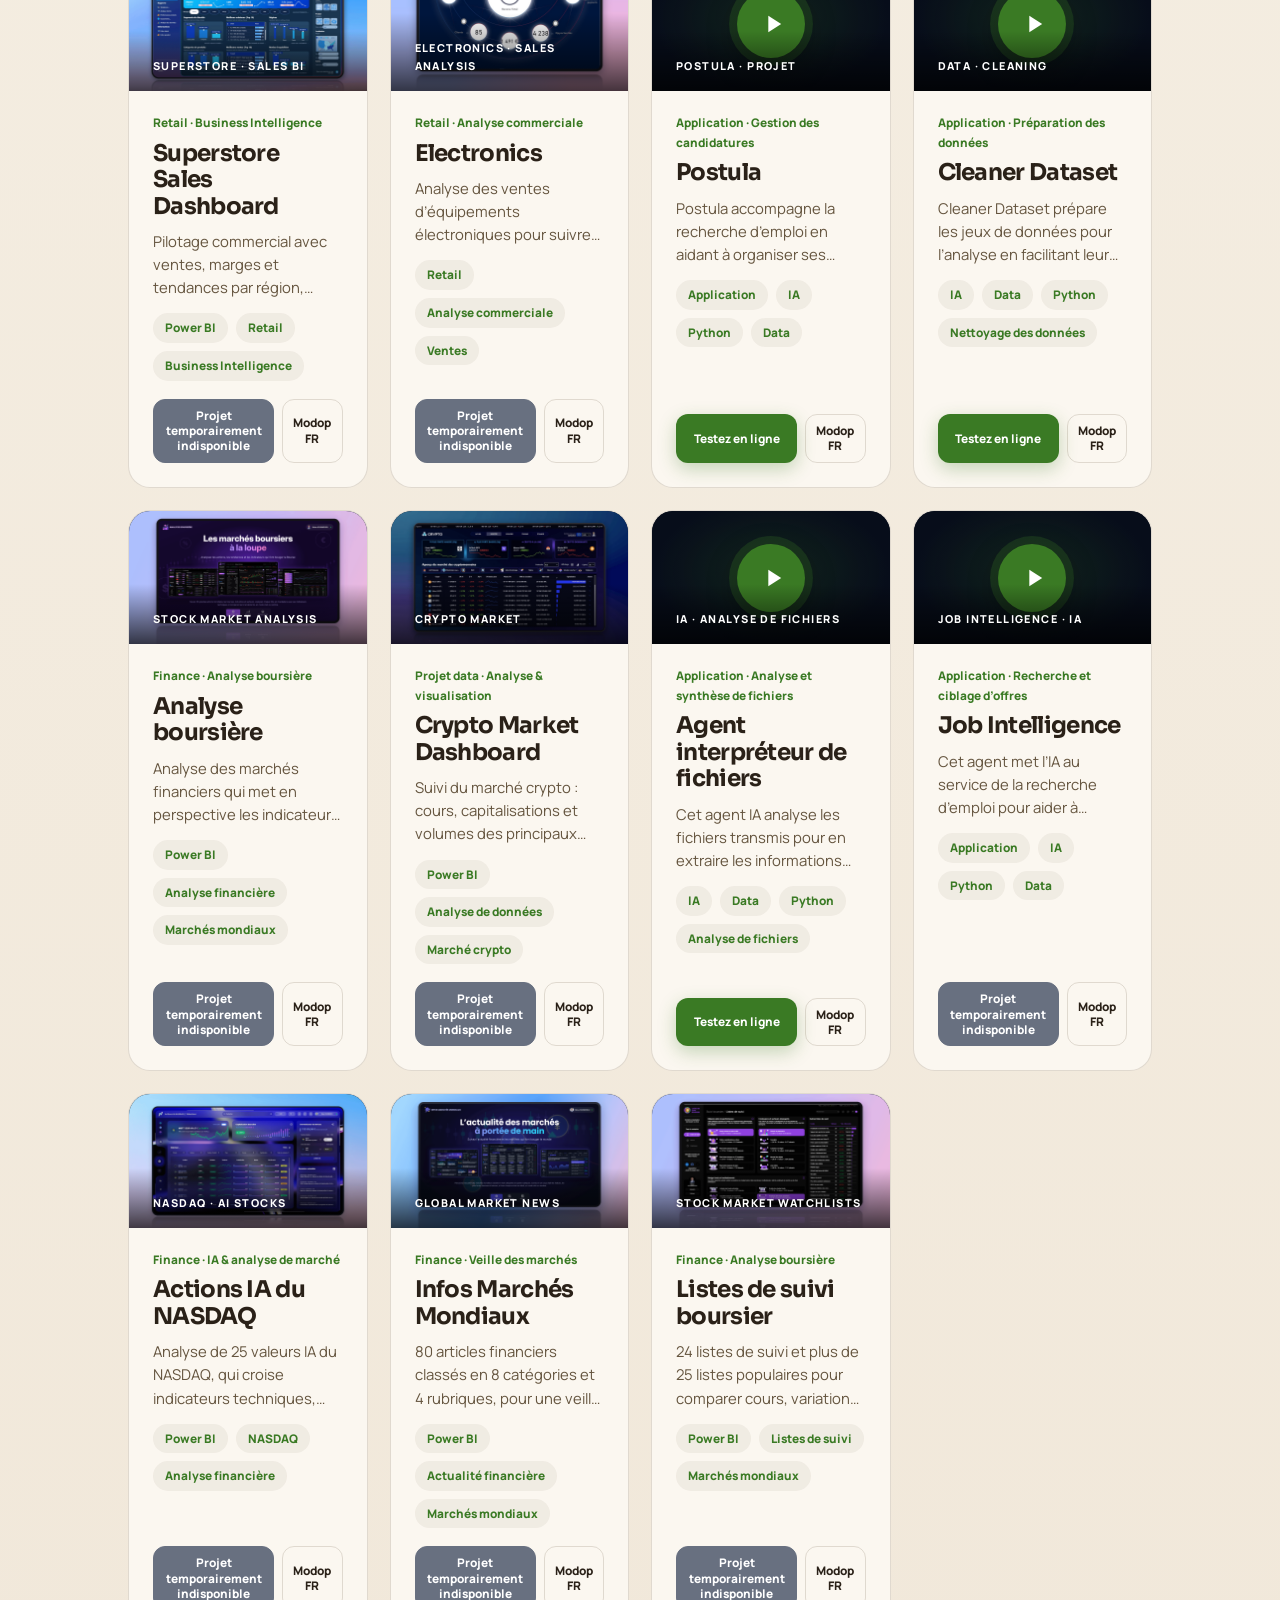
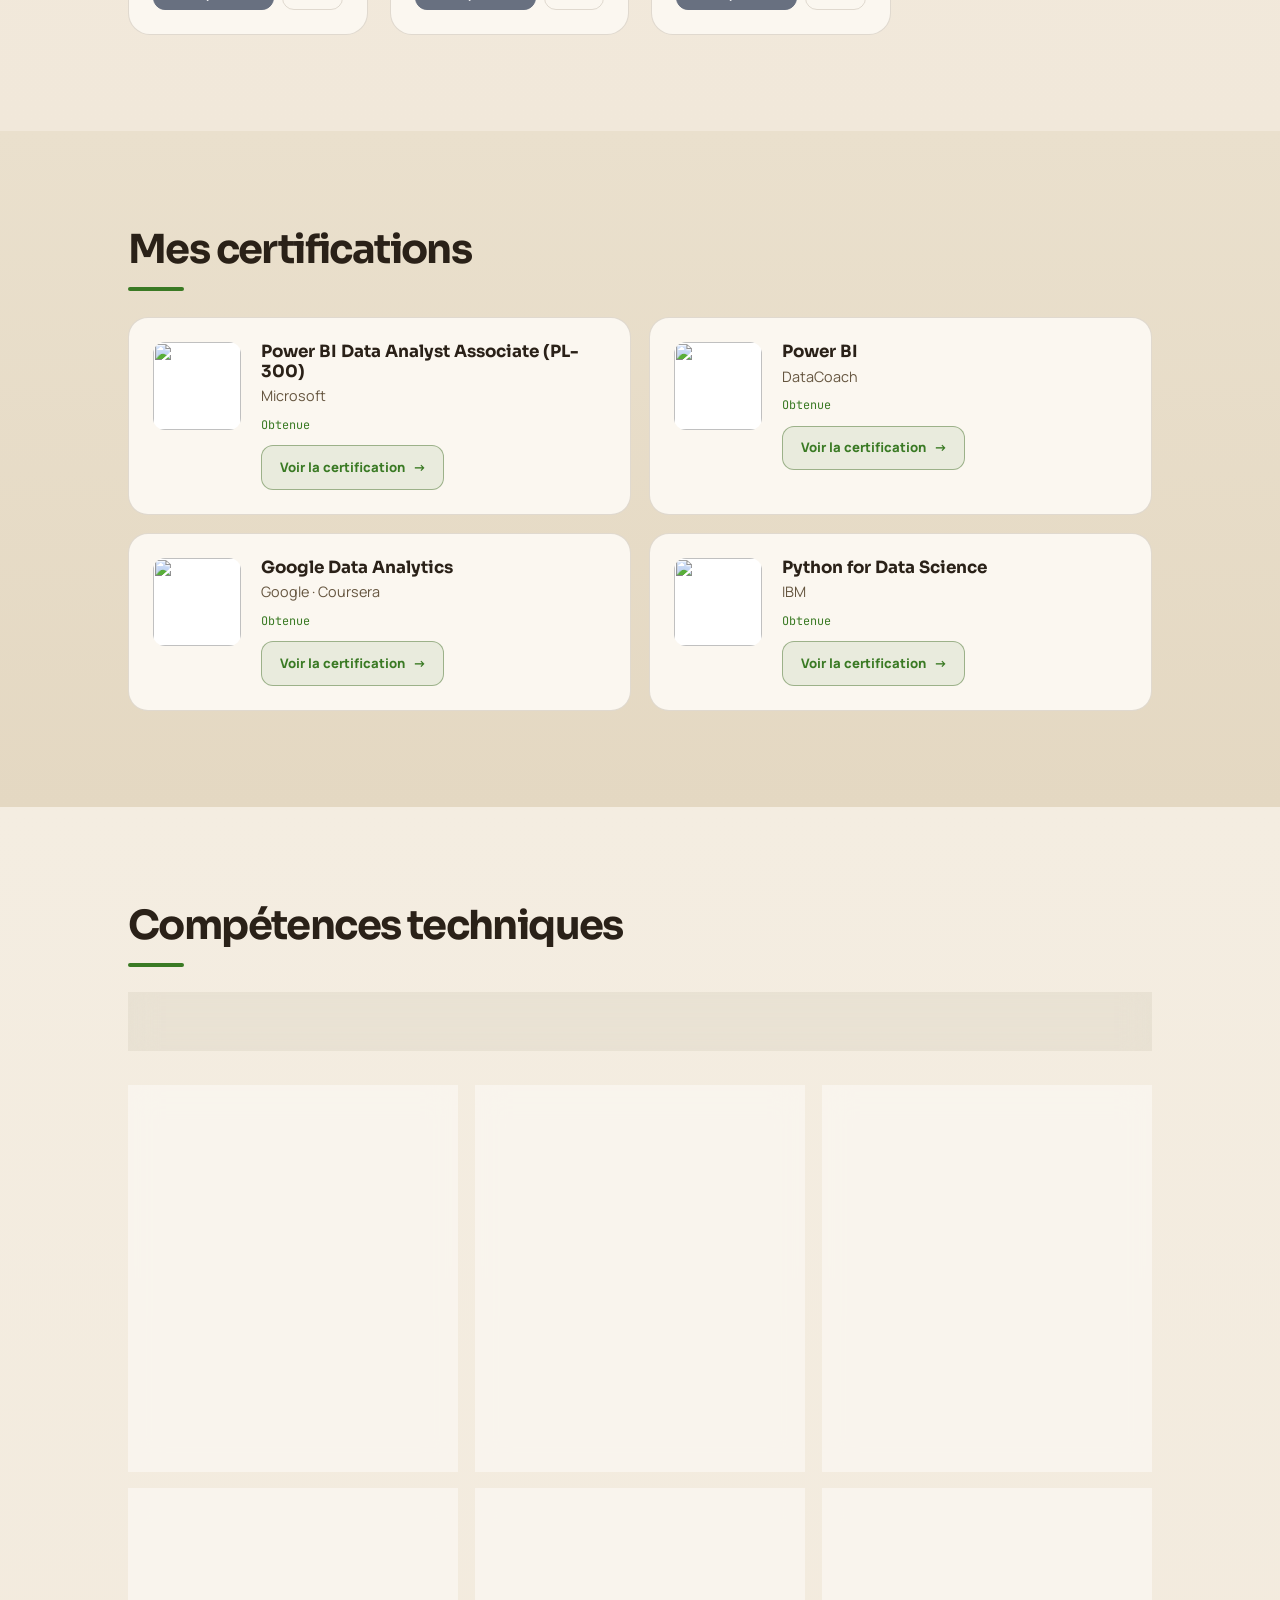
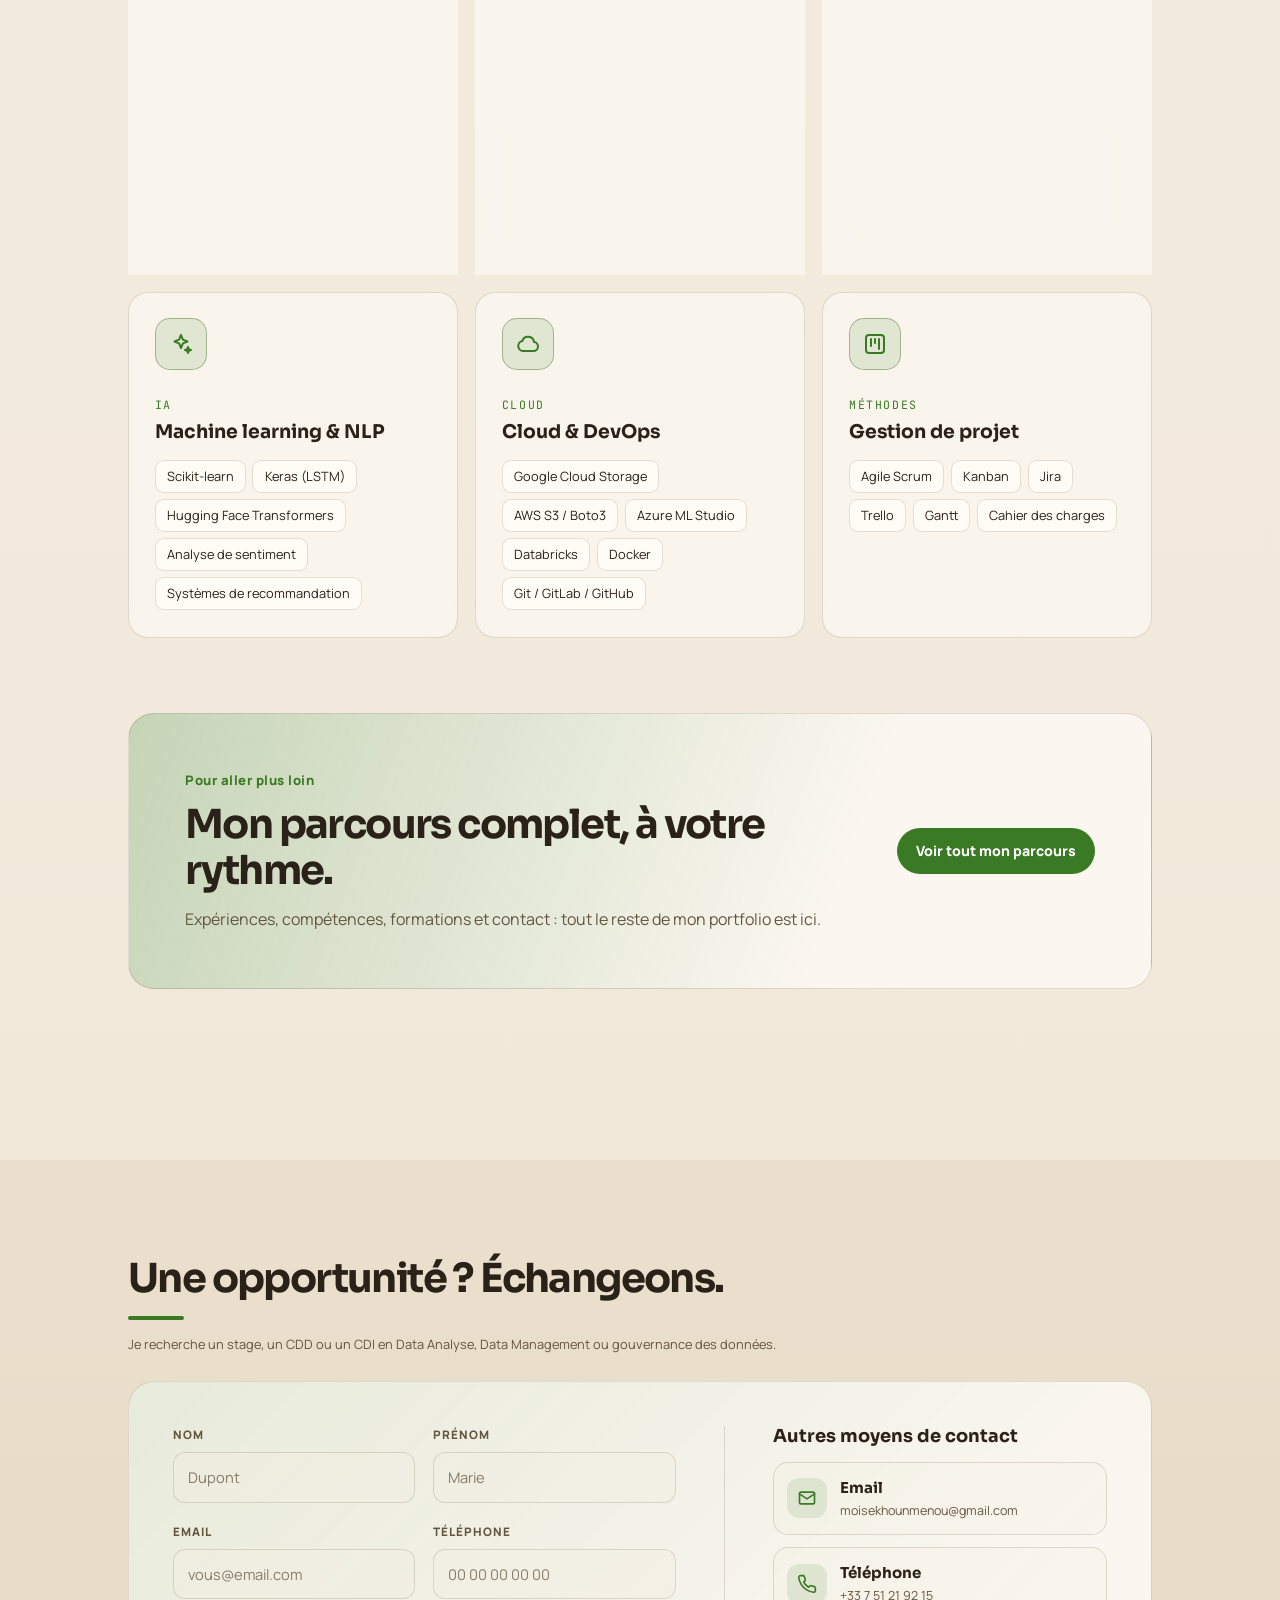
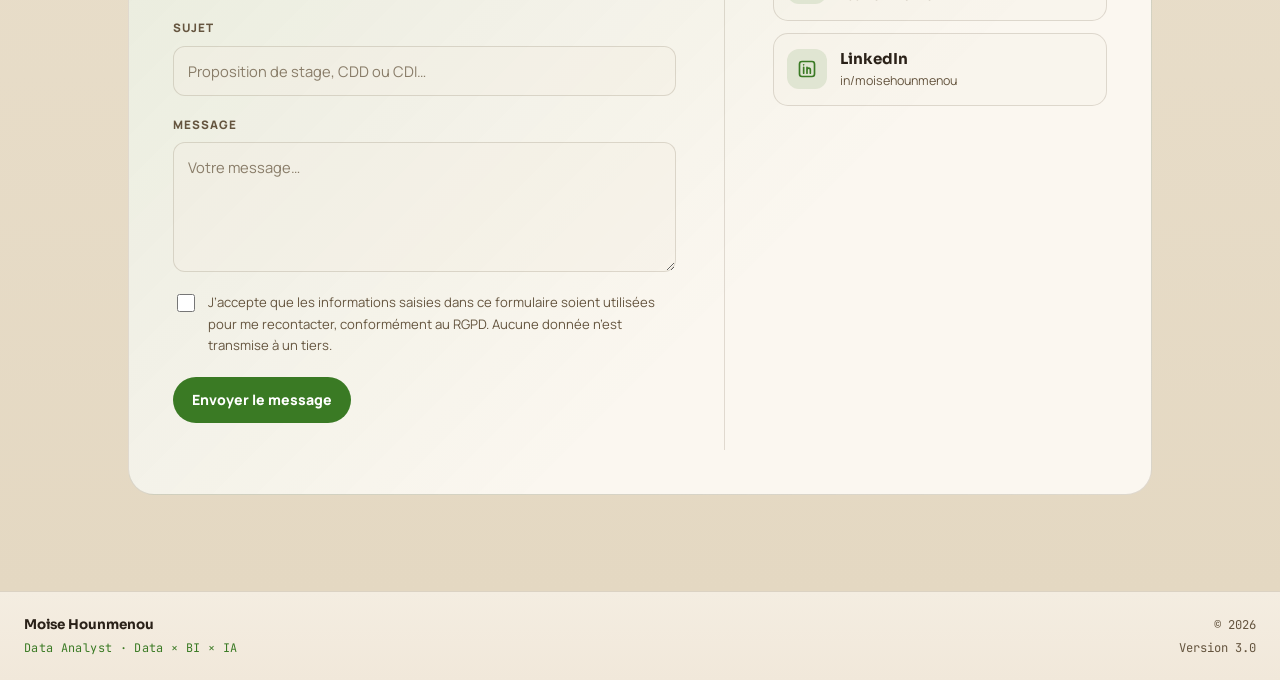
==== commit 1e3ba8a2: "Modification des vues" ====
--- a/index.html
+++ b/index.html
@@ -89,7 +89,10 @@
         <div>
           <h2 id="projects-title" data-i18n="myProjects">Mes réalisations</h2>
         </div>
-        <span class="section-count" id="projectCount">11</span>
+        <div class="projects-heading-meta">
+          <p class="projects-heading-note" role="note"><span class="projects-note-icon" aria-hidden="true">!</span><span data-i18n="projectsHeadingNote">Testez les applications disponibles et visionnez leurs présentations vidéo.</span></p>
+          <span class="section-count" id="projectCount">11</span>
+        </div>
       </div>
       <div class="project-filters" role="group" aria-label="Filtrer les réalisations" data-i18n-aria="filterLabel">
         <button class="filter-btn is-active" type="button" data-filter="all" aria-pressed="true" data-i18n="filterAll">Tous</button>
@@ -151,7 +154,7 @@
             <p class="project-description" data-i18n="postulaDescription">Postula accompagne la recherche d’emploi en aidant à organiser ses candidatures et à suivre ses démarches au même endroit.</p>
             <ul class="tags" aria-label="Thématiques" data-i18n-aria="topicsLabel"><li data-i18n="postulaTag1">Application</li><li data-i18n="aiTag">IA</li><li data-i18n="pythonTag">Python</li><li data-i18n="dataTag">Data</li></ul>
             <div class="project-actions">
-              <a class="button button-primary project-link" data-project="postula" href="https://postula.streamlit.app/" target="_blank" rel="noopener"><span data-i18n="viewProject">Test en ligne</span></a>
+              <a class="button button-primary project-link" data-project="postula" href="https://postula.streamlit.app/" target="_blank" rel="noopener"><span data-i18n="viewProject">Testez en ligne</span></a>
               <button class="button button-outline pdf-link" type="button" data-pdf="https://drive.google.com/file/d/16yP9r-Zgd-79KfpxraExS8O5YuQ9NIop/preview" data-title="Documentation — Postula" data-title-en="Documentation — Postula"><span data-i18n="readPdfShort">Modop FR</span></button>
               <button class="button button-outline pdf-link" type="button" data-pdf="https://drive.google.com/file/d/182m0UicEpI_qhLWHOzccg9_hGJDfsW9g/preview" data-title="Documentation en anglais — Postula" data-title-en="English documentation — Postula"><span data-i18n="readEnglishShort">Modop EN</span></button>
               <a class="button button-outline github-link" href="#" target="_blank" rel="noopener"><span data-i18n="viewCode">Code sur GitHub</span></a>
@@ -172,7 +175,7 @@
             <p class="project-description" data-i18n="cleanerDatasetDescription">Cleaner Dataset prépare les jeux de données pour l’analyse en facilitant leur nettoyage, leur structuration et la vérification de leur qualité.</p>
             <ul class="tags" aria-label="Thématiques" data-i18n-aria="topicsLabel"><li data-i18n="aiTag">IA</li><li data-i18n="dataTag">Data</li><li data-i18n="pythonTag">Python</li><li data-i18n="dataCleaningTag">Nettoyage des données</li></ul>
             <div class="project-actions">
-              <a class="button button-primary project-link" data-project="cleaner-dataset" href="https://cleaner-dataset.streamlit.app/" target="_blank" rel="noopener"><span data-i18n="viewProject">Test en ligne</span></a>
+              <a class="button button-primary project-link" data-project="cleaner-dataset" href="https://cleaner-dataset.streamlit.app/" target="_blank" rel="noopener"><span data-i18n="viewProject">Testez en ligne</span></a>
               <button class="button button-outline pdf-link" type="button" data-pdf="https://drive.google.com/file/d/1KpvA0GJCwx-2ccYJvKNHCCNq0cQhArbx/preview" data-title="Documentation — Cleaner Dataset" data-title-en="Documentation — Cleaner Dataset"><span data-i18n="readPdfShort">Modop FR</span></button>
               <button class="button button-outline pdf-link" type="button" data-pdf="https://drive.google.com/file/d/1WVbxsUIY_gU5aV0CfDiro5u3hgnYgWvx/preview" data-title="Documentation en anglais — Cleaner Dataset" data-title-en="English documentation — Cleaner Dataset"><span data-i18n="readEnglishShort">Modop EN</span></button>
             </div>
@@ -233,7 +236,7 @@
             <p class="project-description" data-i18n="fileInterpreterDescription">Cet agent IA analyse les fichiers transmis pour en extraire les informations utiles et rendre leurs résultats plus faciles à comprendre et à exploiter.</p>
             <ul class="tags" aria-label="Thématiques" data-i18n-aria="topicsLabel"><li data-i18n="aiTag">IA</li><li data-i18n="dataTag">Data</li><li data-i18n="pythonTag">Python</li><li data-i18n="fileAnalysisTag">Analyse de fichiers</li></ul>
             <div class="project-actions">
-              <a class="button button-primary project-link" data-project="file-interpreter" href="https://agent-interpreteur-resultat-fichier.streamlit.app/" target="_blank" rel="noopener"><span data-i18n="viewProject">Test en ligne</span></a>
+              <a class="button button-primary project-link" data-project="file-interpreter" href="https://agent-interpreteur-resultat-fichier.streamlit.app/" target="_blank" rel="noopener"><span data-i18n="viewProject">Testez en ligne</span></a>
               <button class="button button-outline pdf-link" type="button" data-pdf="https://drive.google.com/file/d/1dHiFcADaaeFPy1AsK6iK1fL-ph806Y2G/preview" data-title="Documentation — Agent interpréteur de fichiers" data-title-en="Documentation — File Interpreter Agent"><span data-i18n="readPdfShort">Modop FR</span></button>
               <button class="button button-outline pdf-link" type="button" data-pdf="https://drive.google.com/file/d/11bOdjZtt2QAGb-0zRK8d1T-JtTMkXRHy/preview" data-title="Documentation en anglais — Agent interpréteur de fichiers" data-title-en="English documentation — File Interpreter Agent"><span data-i18n="readEnglishShort">Modop EN</span></button>
             </div>
@@ -329,19 +332,19 @@
       </div>
       <div class="certifications-grid">
         <article class="certification-card">
-          <img class="certification-thumbnail" src="https://drive.google.com/thumbnail?id=1codJrFZmGawVfw86aDQQthREBUe9R0-_&amp;sz=w2000" alt="Certificat Power BI Data Analyst Associate (PL-300)" loading="lazy" decoding="async">
+          <button class="certification-image-button cert-view" type="button" data-cert="https://drive.google.com/thumbnail?id=1codJrFZmGawVfw86aDQQthREBUe9R0-_&amp;sz=w2000" data-title="Certification — Power BI Data Analyst Associate (PL-300)" data-title-en="Certification — Power BI Data Analyst Associate (PL-300)" aria-label="Voir la certification Power BI Data Analyst Associate (PL-300)"><img class="certification-thumbnail" src="https://drive.google.com/thumbnail?id=1codJrFZmGawVfw86aDQQthREBUe9R0-_&amp;sz=w2000" alt="" loading="lazy" decoding="async"></button>
           <div><h3>Power BI Data Analyst Associate (PL-300)</h3><p class="certification-provider">Microsoft</p><span class="certification-status" data-i18n="certificationObtained">Obtenue</span><button class="certification-link cert-view" type="button" data-cert="https://drive.google.com/thumbnail?id=1codJrFZmGawVfw86aDQQthREBUe9R0-_&amp;sz=w2000" data-title="Certification — Power BI Data Analyst Associate (PL-300)" data-title-en="Certification — Power BI Data Analyst Associate (PL-300)"><span data-i18n="viewCertification">Voir la certification</span><span aria-hidden="true">→</span></button></div>
         </article>
         <article class="certification-card">
-          <img class="certification-thumbnail" src="https://drive.google.com/thumbnail?id=1STfqnlhGb_Qs6NTknsOxmldDNi0wnF2x&amp;sz=w2000" alt="Certificat Power BI Data de DataCoach" loading="lazy" decoding="async">
+          <button class="certification-image-button cert-view" type="button" data-cert="https://drive.google.com/thumbnail?id=1STfqnlhGb_Qs6NTknsOxmldDNi0wnF2x&amp;sz=w2000" data-title="Certification — Power BI" data-title-en="Certification — Power BI" aria-label="Voir la certification Power BI de DataCoach"><img class="certification-thumbnail" src="https://drive.google.com/thumbnail?id=1STfqnlhGb_Qs6NTknsOxmldDNi0wnF2x&amp;sz=w2000" alt="" loading="lazy" decoding="async"></button>
           <div><h3>Power BI</h3><p class="certification-provider">DataCoach</p><span class="certification-status" data-i18n="certificationObtained">Obtenue</span><button class="certification-link cert-view" type="button" data-cert="https://drive.google.com/thumbnail?id=1STfqnlhGb_Qs6NTknsOxmldDNi0wnF2x&amp;sz=w2000" data-title="Certification — Power BI" data-title-en="Certification — Power BI"><span data-i18n="viewCertification">Voir la certification</span><span aria-hidden="true">→</span></button></div>
         </article>
         <article class="certification-card">
-          <img class="certification-thumbnail" src="https://drive.google.com/thumbnail?id=10iYWjqa5w9gKM1sIGPPsLv27kkyYi8cf&amp;sz=w2000" alt="Certificat Google Data Analytics" loading="lazy" decoding="async">
+          <button class="certification-image-button cert-view" type="button" data-cert="https://drive.google.com/thumbnail?id=10iYWjqa5w9gKM1sIGPPsLv27kkyYi8cf&amp;sz=w2000" data-title="Certification — Google Data Analytics" data-title-en="Certification — Google Data Analytics" aria-label="Voir la certification Google Data Analytics"><img class="certification-thumbnail" src="https://drive.google.com/thumbnail?id=10iYWjqa5w9gKM1sIGPPsLv27kkyYi8cf&amp;sz=w2000" alt="" loading="lazy" decoding="async"></button>
           <div><h3>Google Data Analytics</h3><p class="certification-provider">Google · Coursera</p><span class="certification-status" data-i18n="certificationObtained">Obtenue</span><button class="certification-link cert-view" type="button" data-cert="https://drive.google.com/thumbnail?id=10iYWjqa5w9gKM1sIGPPsLv27kkyYi8cf&amp;sz=w2000" data-title="Certification — Google Data Analytics" data-title-en="Certification — Google Data Analytics"><span data-i18n="viewCertification">Voir la certification</span><span aria-hidden="true">→</span></button></div>
         </article>
         <article class="certification-card">
-          <img class="certification-thumbnail" src="https://drive.google.com/thumbnail?id=1bbwLSFNS6KBvsoDwHp9DK3X1JQEbu2rA&amp;sz=w2000" alt="Certificat IBM Python for Data Science" loading="lazy" decoding="async">
+          <button class="certification-image-button cert-view" type="button" data-cert="https://drive.google.com/thumbnail?id=1bbwLSFNS6KBvsoDwHp9DK3X1JQEbu2rA&amp;sz=w2000" data-title="Certification — Python for Data Science" data-title-en="Certification — Python for Data Science" aria-label="Voir la certification IBM Python for Data Science"><img class="certification-thumbnail" src="https://drive.google.com/thumbnail?id=1bbwLSFNS6KBvsoDwHp9DK3X1JQEbu2rA&amp;sz=w2000" alt="" loading="lazy" decoding="async"></button>
           <div><h3>Python for Data Science</h3><p class="certification-provider">IBM</p><span class="certification-status" data-i18n="certificationObtained">Obtenue</span><button class="certification-link cert-view" type="button" data-cert="https://drive.google.com/thumbnail?id=1bbwLSFNS6KBvsoDwHp9DK3X1JQEbu2rA&amp;sz=w2000" data-title="Certification — Python for Data Science" data-title-en="Certification — Python for Data Science"><span data-i18n="viewCertification">Voir la certification</span><span aria-hidden="true">→</span></button></div>
         </article>
       </div>
@@ -401,7 +404,7 @@
 
   <footer class="site-footer band band-a">
     <span class="foot-sign"><b>Moise Hounmenou</b><small data-i18n="footTagline">Data Analyst · Data × BI × IA</small></span>
-    <span class="footer-meta"><span>© 2026</span><span class="version">Version 3.0</span><span class="visit-counter" id="visitCounter" hidden><b data-count>0</b><span data-i18n="viewCount">vues</span></span></span>
+    <span class="footer-meta"><span>© 2026</span><span class="version">Version 3.0</span><span class="visit-counter" id="visitCounter" hidden><b data-count>0</b><span data-i18n="viewCount"></span></span></span>
     <!--<a href="#contact" data-i18n="navContact">Me contacter</a> -->
   </footer>
 
--- a/css/projects.css
+++ b/css/projects.css
@@ -134,9 +134,9 @@
 .intro { padding: clamp(72px, 12vw, 150px) 0 80px; }
 .eyebrow { margin: 0 0 18px; color: var(--accent-bright); font-size: .82rem; font-weight: 800; letter-spacing: .04em; }
 .intro > .eyebrow { margin-bottom: 1.1rem; color: var(--accent); font-family: "JetBrains Mono", Consolas, "Courier New", monospace; font-size: .8rem; letter-spacing: .18em; text-transform: uppercase; }
-.intro .badge { display: inline-flex; align-items: center; gap: .55rem; margin-bottom: 1.4rem; padding: .4rem .9rem; border: 1px solid var(--line); border-radius: 999px; background: var(--panel-soft); color: var(--text); font-size: .88rem; font-weight: 700; backdrop-filter: blur(14px); -webkit-backdrop-filter: blur(14px); }
-.intro .badge i { width: 8px; height: 8px; flex: 0 0 auto; border-radius: 50%; background: #34D17A; animation: ping 2s infinite; }
-@keyframes ping { 0% { box-shadow: 0 0 0 0 rgba(52,209,122,.55); } 80%, 100% { box-shadow: 0 0 0 10px rgba(52,209,122,0); } }
+.intro .badge { display: inline-flex; align-items: center; gap: .55rem; margin-bottom: 1.4rem; padding: .4rem .9rem; border: 1px solid var(--line); border-radius: 999px; background: var(--panel-soft); color: var(--text); font-size: .88rem; font-weight: 700; backdrop-filter: blur(14px); -webkit-backdrop-filter: blur(14px); animation: availability-border-pulse 1.4s ease-in-out infinite; }
+.intro .badge i { width: 8px; height: 8px; flex: 0 0 auto; border-radius: 50%; background: var(--accent); }
+@keyframes availability-border-pulse { 50% { border-color: var(--accent); box-shadow: 0 0 0 2px var(--glow), 0 0 18px var(--glow); } }
 .status-dot { width: 8px; height: 8px; display: inline-block; margin-right: 7px; border-radius: 50%; background: var(--green); }
 h1, h2, h3 { font-family: "Sora", "Segoe UI", sans-serif; line-height: 1.15; }
 h1 { margin: 0; font-size: clamp(2.5rem, 6vw, 5rem); letter-spacing: -.065em; }
@@ -147,6 +147,15 @@
 .section-heading { display: flex; align-items: end; justify-content: space-between; margin-bottom: 26px; }
 .section-heading .eyebrow { margin-bottom: 8px; }
 .section-heading h2, .portfolio-cta h2 { margin: 0; font-size: clamp(1.7rem, 3.2vw, 2.5rem); letter-spacing: -.04em; }
+.projects-heading-meta { display: flex; align-items: center; justify-content: flex-end; gap: 14px; }
+.projects-heading-note { display: flex; align-items: center; gap: 8px; margin: 0; padding: 8px 14px; border: 1px solid #F5B83D; border-radius: 12px; background: color-mix(in srgb, #F5B83D 12%, var(--panel)); color: #F5B83D; font-size: .82rem; font-weight: 700; }
+.projects-note-icon { width: 20px; height: 20px; flex: 0 0 20px; display: grid; place-items: center; border-radius: 50%; background: #F5B83D; color: #070D1A; font-size: .8rem; font-weight: 900; }
+:root[data-theme="light"] .projects-heading-note { border-color: #9A5B00; background: color-mix(in srgb, #E9A11B 13%, var(--panel)); color: #754400; }
+:root[data-theme="light"] .projects-note-icon { background: #9A5B00; color: #fff; }
+@media (prefers-color-scheme: light) {
+  :root:not([data-theme="dark"]) .projects-heading-note { border-color: #9A5B00; background: color-mix(in srgb, #E9A11B 13%, var(--panel)); color: #754400; }
+  :root:not([data-theme="dark"]) .projects-note-icon { background: #9A5B00; color: #fff; }
+}
 .section-count { padding-bottom: 5px; color: var(--muted); font-size: .83rem; font-weight: 700; }
 .project-card { min-height: 420px; display: grid; grid-template-columns: minmax(0, 1fr) minmax(0, 1fr); overflow: hidden; margin-top: 22px; border: 1px solid var(--line); border-radius: 26px; background: var(--panel); }
 .project-card .project-copy { order: 2; }
@@ -190,6 +199,8 @@
 .certifications-section { margin: 0 0 76px; scroll-margin-top: 100px; }
 .certifications-grid { display: grid; grid-template-columns: repeat(2, minmax(0, 1fr)); gap: 18px; }
 .certification-card { display: grid; grid-template-columns: 88px minmax(0, 1fr); align-items: start; gap: 20px; padding: 24px; border: 1px solid var(--line); border-radius: 20px; background: var(--panel); transition: transform .25s, border-color .25s, box-shadow .25s; }
+.certification-image-button { display: block; width: 100%; padding: 0; border: 0; border-radius: 12px; background: transparent; cursor: zoom-in; }
+.certification-image-button:focus-visible { outline: 2px solid var(--accent); outline-offset: 3px; }
 .certification-thumbnail { width: 100%; height: 88px; border-radius: 12px; background: #fff; object-fit: contain; }
 .certification-card:hover, .certification-card:focus-within { transform: translateY(-4px); border-color: var(--accent); box-shadow: 0 0 0 1px var(--accent), 0 0 22px var(--accent), 0 0 48px var(--glow), 0 16px 36px rgba(0,0,0,.18); }
 .certification-seal { width: 88px; height: 88px; display: grid; place-items: center; border-radius: 18px; color: #fff; font-family: "Sora", sans-serif; font-size: .95rem; font-weight: 800; text-align: center; box-shadow: 0 6px 20px rgba(0,0,0,.18); }
--- a/css/skills.css
+++ b/css/skills.css
@@ -11,8 +11,8 @@
 .skills .sk .cat { font-family: var(--mono); font-size: .72rem; letter-spacing: .14em; color: var(--accent); }
 .skills .sk h3 { font-family: var(--display); font-size: 1.18rem; line-height: 1.2; margin: .3rem 0 1rem; }
 .skills .tags { display: flex; flex-wrap: wrap; gap: .4rem; list-style: none; margin: 0; padding: 0; }
-.skills .tags li { color: #fff; font-size: .8rem; padding: .3rem .7rem; border-radius: 9px; background: var(--glass-strong); border: 1px solid var(--border); transition: color .2s, background .2s, border-color .2s, box-shadow .2s, transform .2s; }
-.skills .tags li.hot { border-color: var(--border); color: #fff; }
+.skills .tags li { color: var(--text, var(--ink)); font-size: .8rem; padding: .3rem .7rem; border-radius: 9px; background: var(--glass-strong); border: 1px solid var(--border); transition: color .2s, background .2s, border-color .2s, box-shadow .2s, transform .2s; }
+.skills .tags li.hot { border-color: var(--border); color: var(--text, var(--ink)); }
 .skills .tags li:hover { color: var(--accent); border-color: var(--accent); background: color-mix(in srgb, var(--accent) 16%, transparent); box-shadow: 0 0 0 1px color-mix(in srgb, var(--accent) 40%, transparent), 0 0 18px var(--glow); transform: translateY(-2px); }
 @media (max-width: 980px) { .skills { grid-template-columns: 1fr 1fr; } }
 @media (max-width: 620px) { .skills { grid-template-columns: 1fr; } }
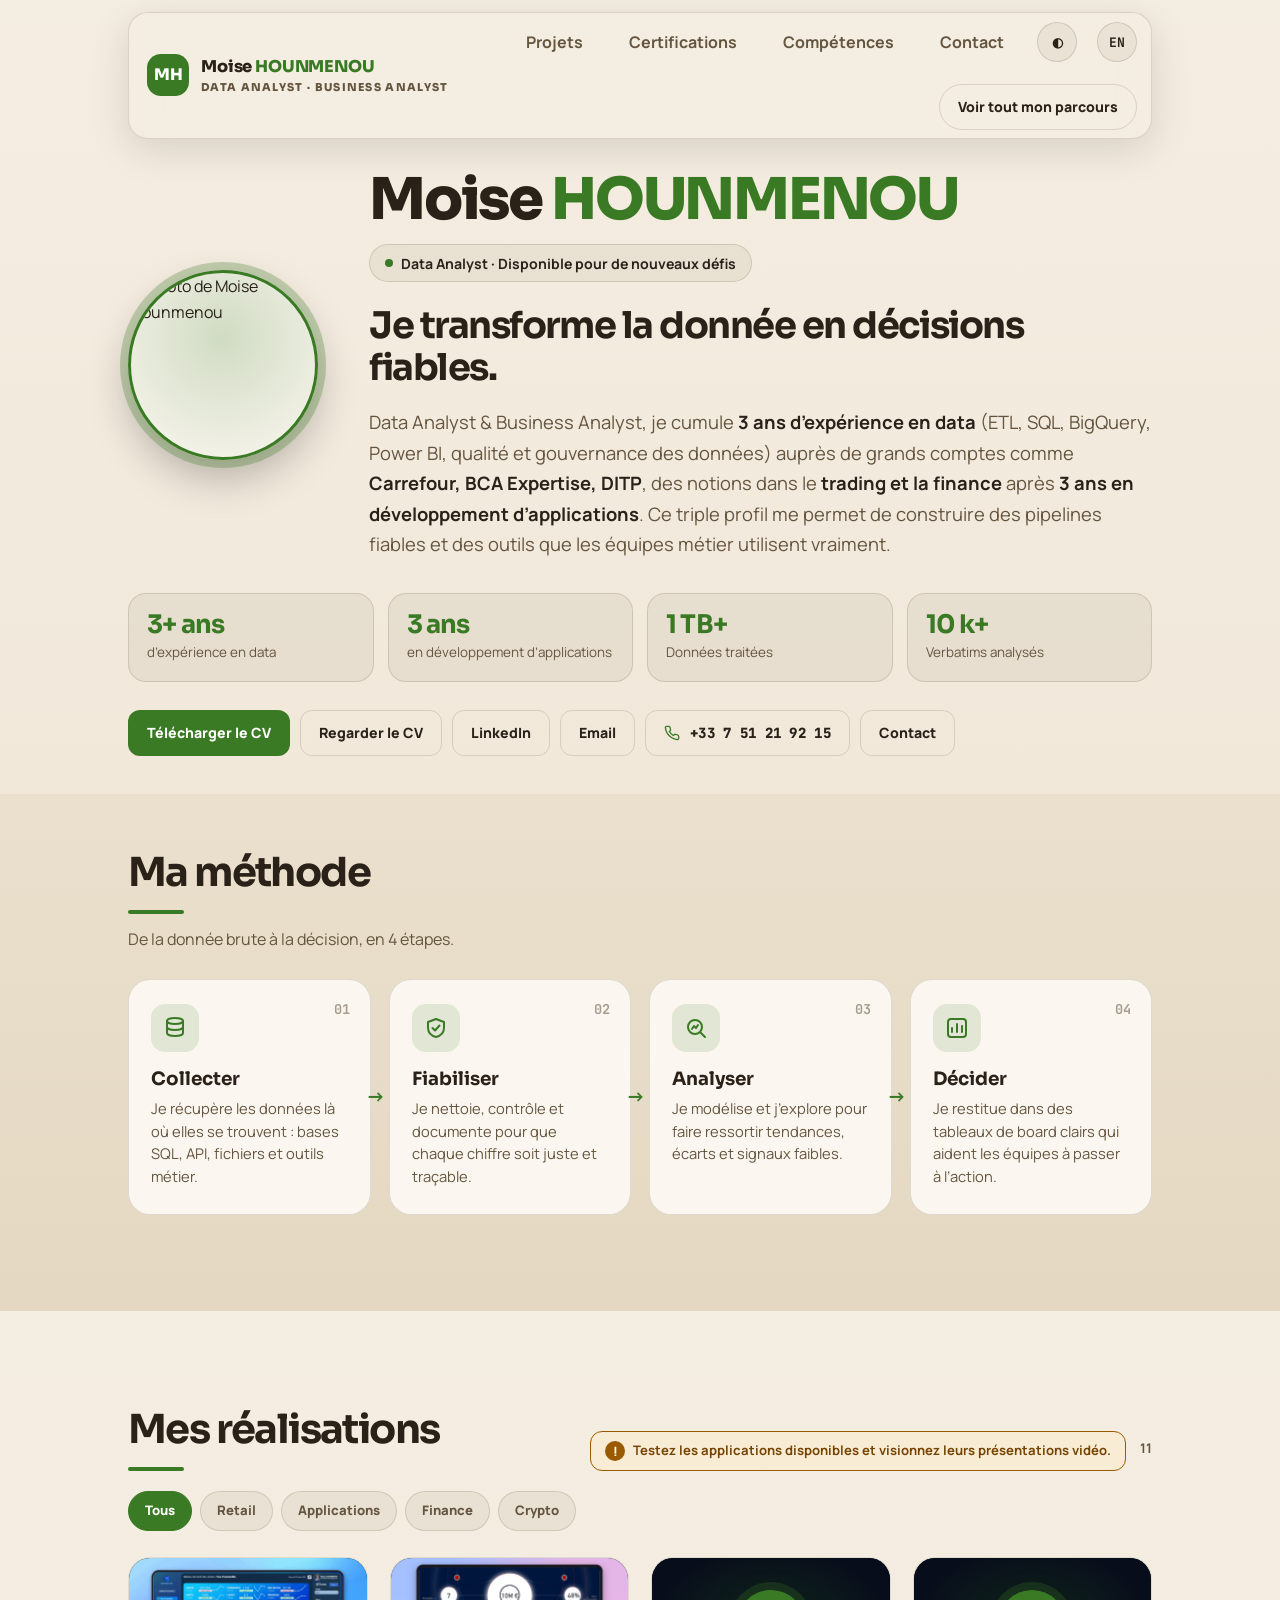
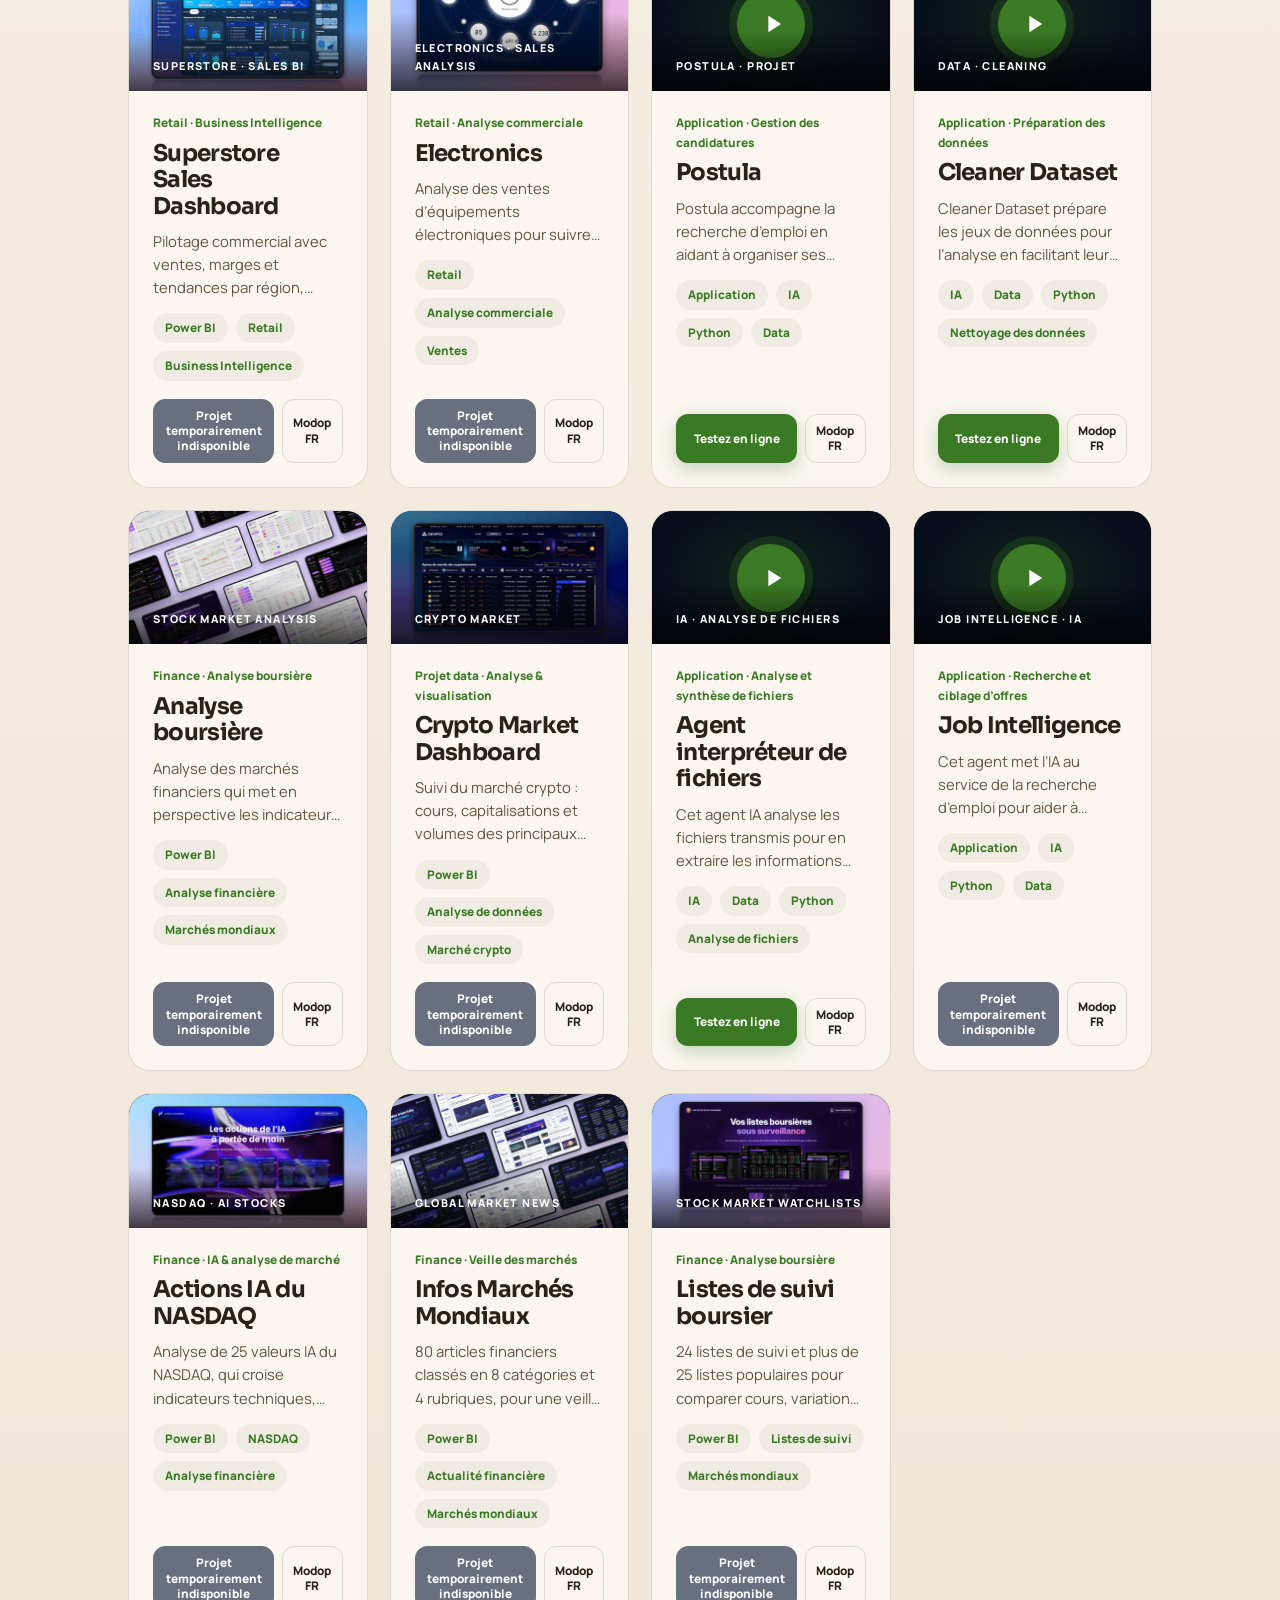
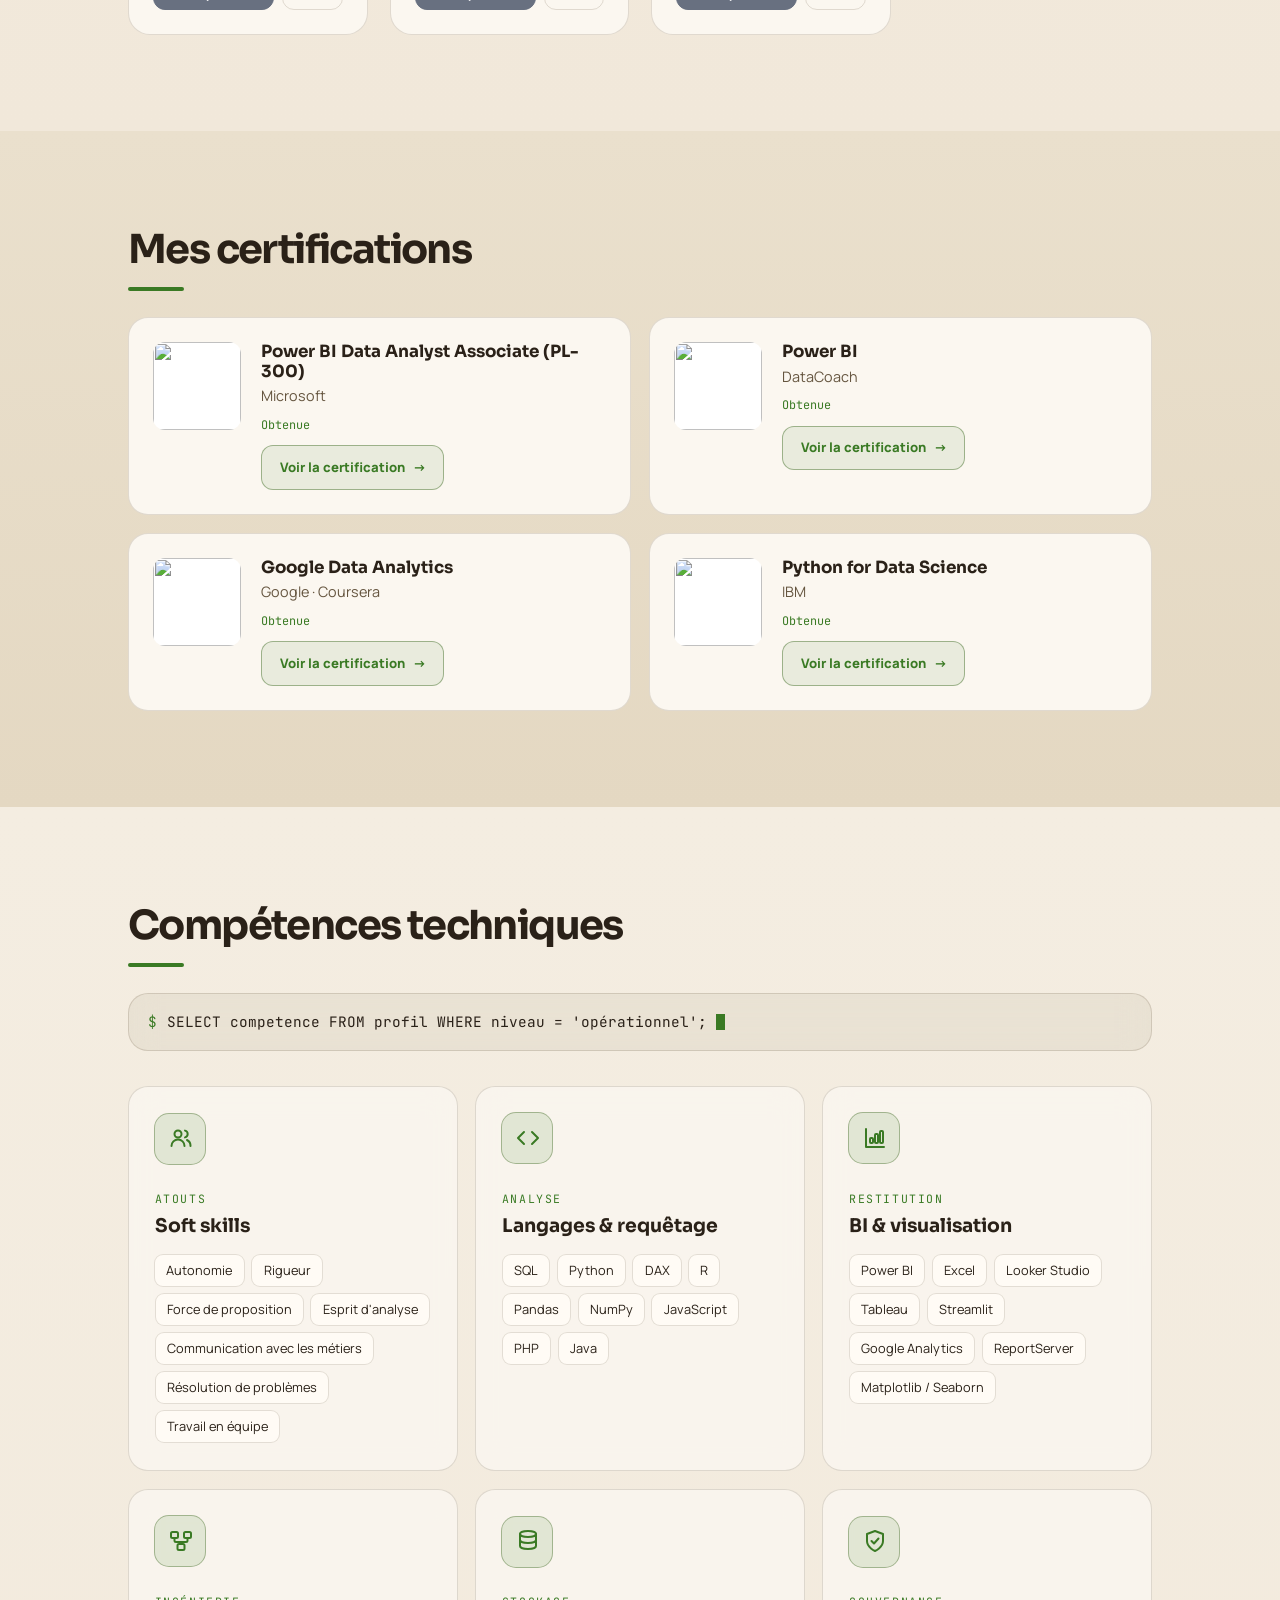
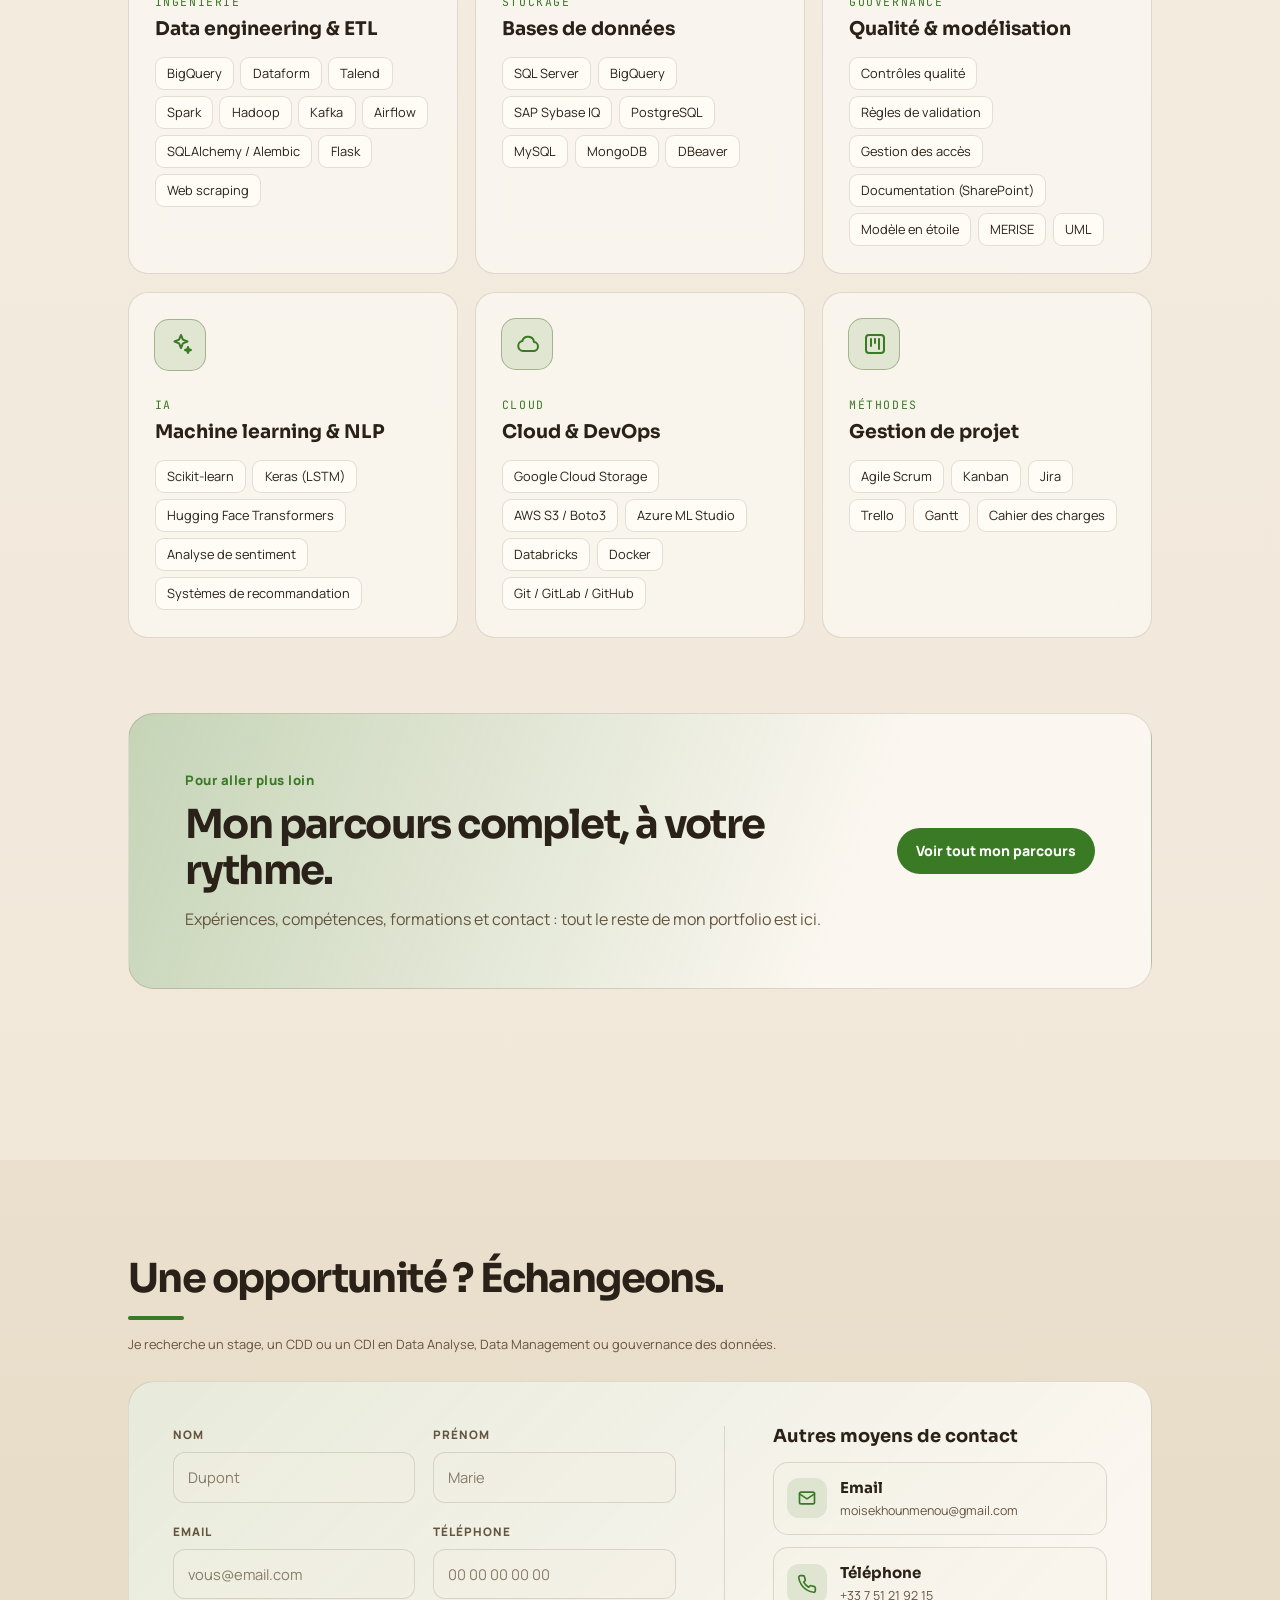
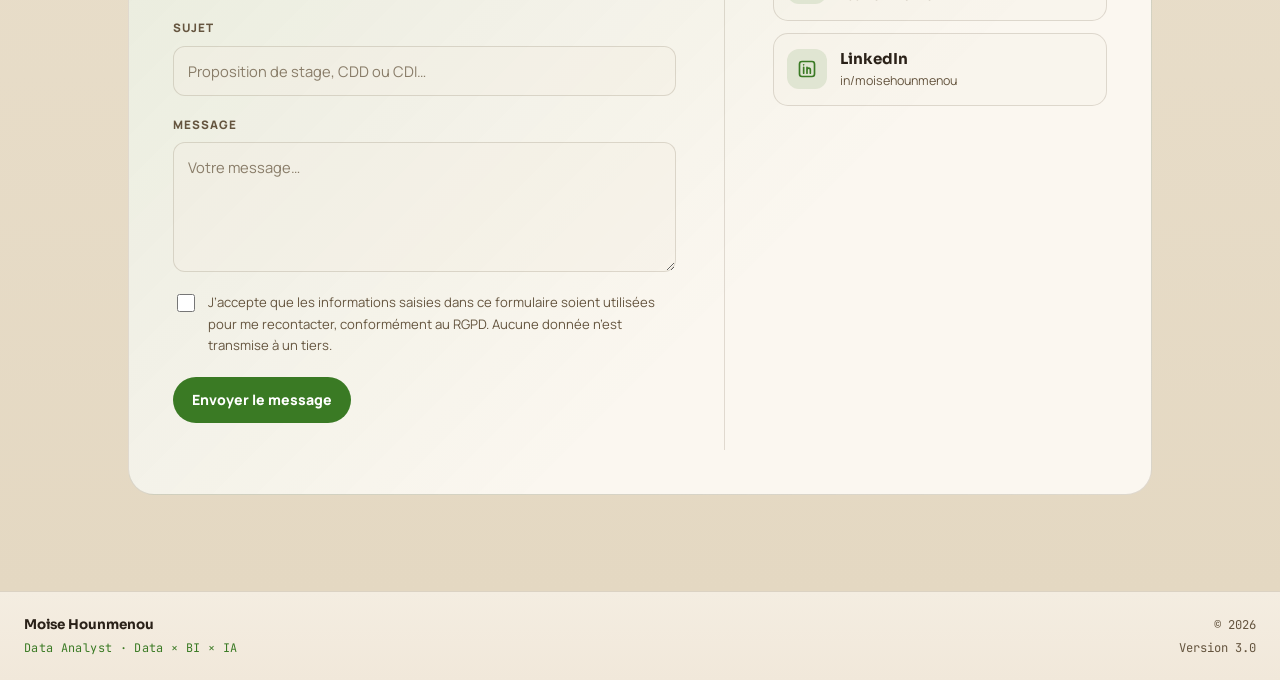
==== commit 728348d0: "Correction des couleurs et clignoyement sur la page" ====
--- a/index.html
+++ b/index.html
@@ -404,7 +404,7 @@
 
   <footer class="site-footer band band-a">
     <span class="foot-sign"><b>Moise Hounmenou</b><small data-i18n="footTagline">Data Analyst · Data × BI × IA</small></span>
-    <span class="footer-meta"><span>© 2026</span><span class="version">Version 3.0</span><span class="visit-counter" id="visitCounter" hidden><b data-count>0</b><span data-i18n="viewCount"></span></span></span>
+    <span class="footer-meta"><span>© 2026</span><span class="version">Version 3.0</span><span class="visit-counter" id="visitCounter" hidden><b data-count>0</b></span></span>
     <!--<a href="#contact" data-i18n="navContact">Me contacter</a> -->
   </footer>
 
--- a/css/projects.css
+++ b/css/projects.css
@@ -457,7 +457,6 @@
 .foot-mid { display: inline-flex; align-items: center; gap: 14px; justify-self: center; }
 .visit-counter { display: inline-flex; align-items: center; gap: 6px; padding: 5px 12px; border: 1px solid var(--line); border-radius: 999px; background: var(--panel-soft); }
 .visit-counter[hidden] { display: none; }
-.visit-counter svg { width: 15px; height: 15px; color: var(--accent); }
 .visit-counter b { color: var(--text); font-family: "Sora", sans-serif; }
 .hp-field { position: absolute !important; left: -9999px !important; width: 1px; height: 1px; opacity: 0; }
 .visit-counter { padding: 0; border: 0; background: none; }
